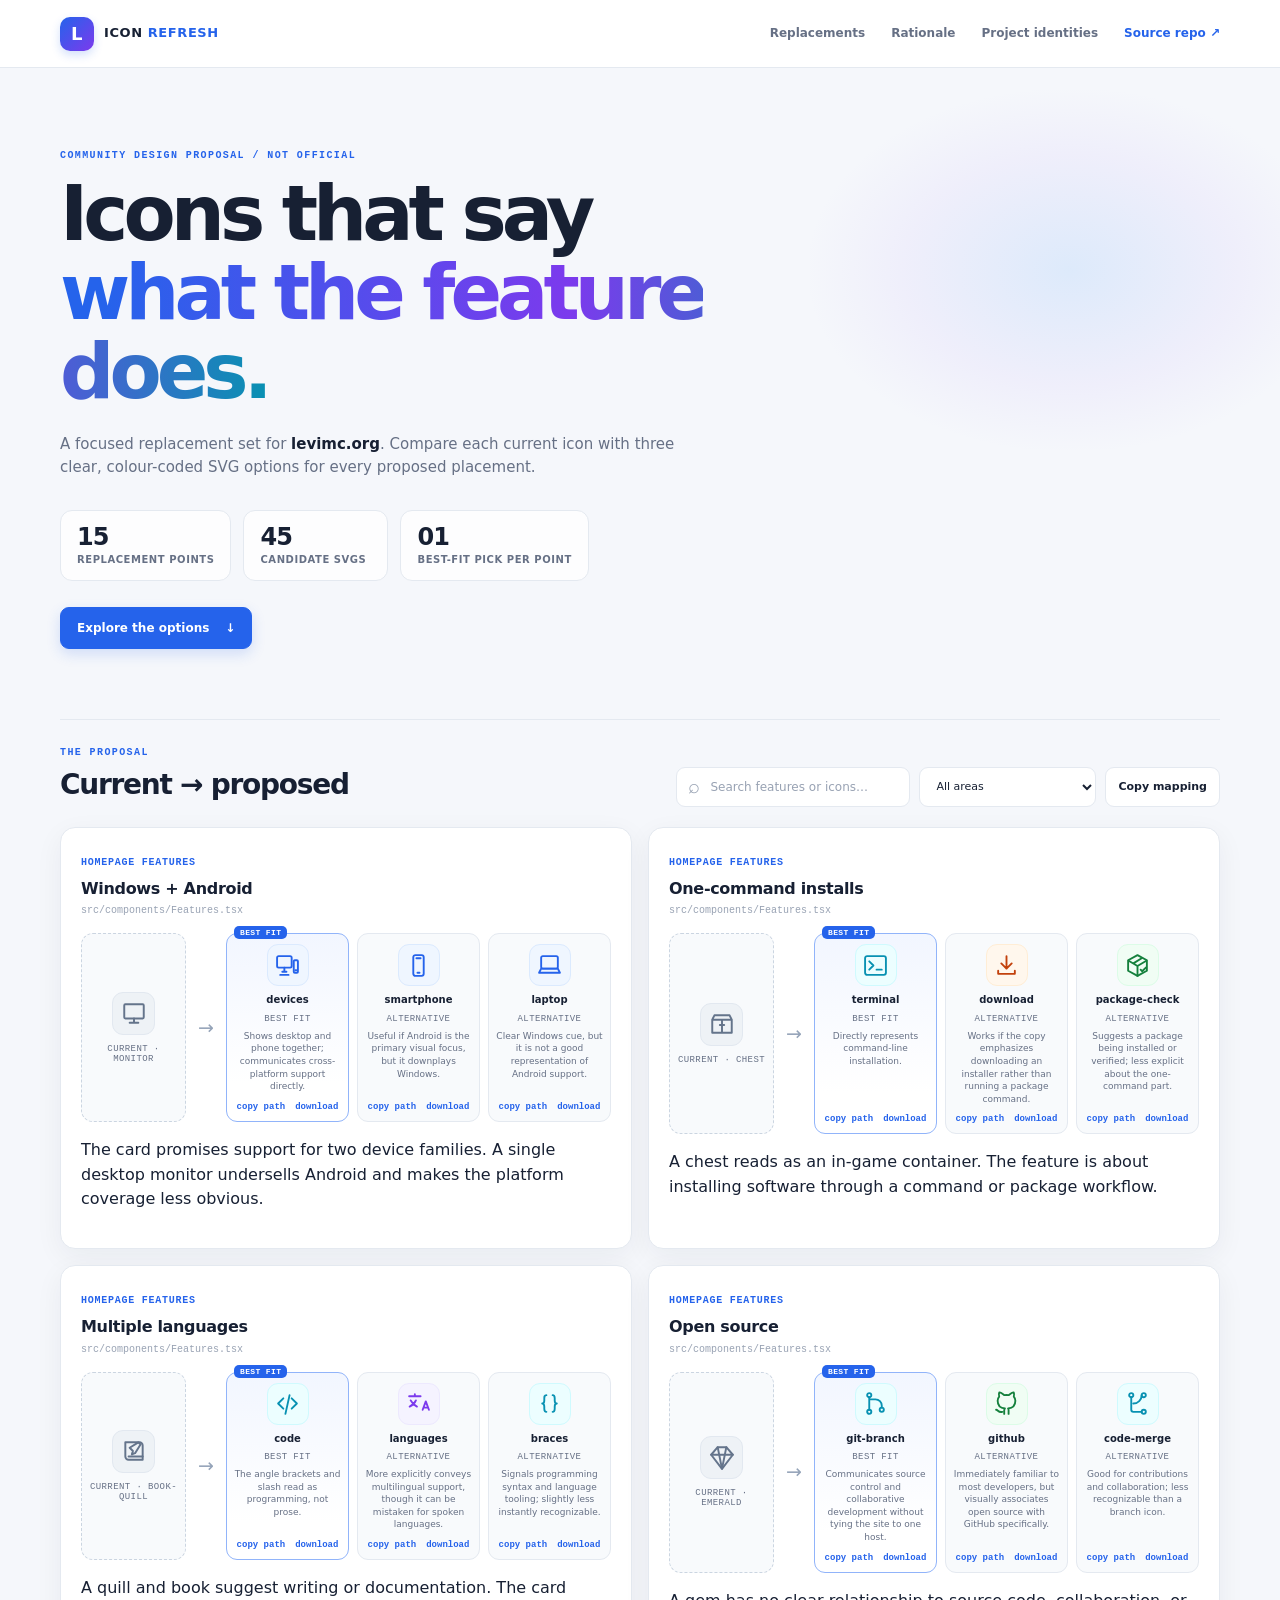
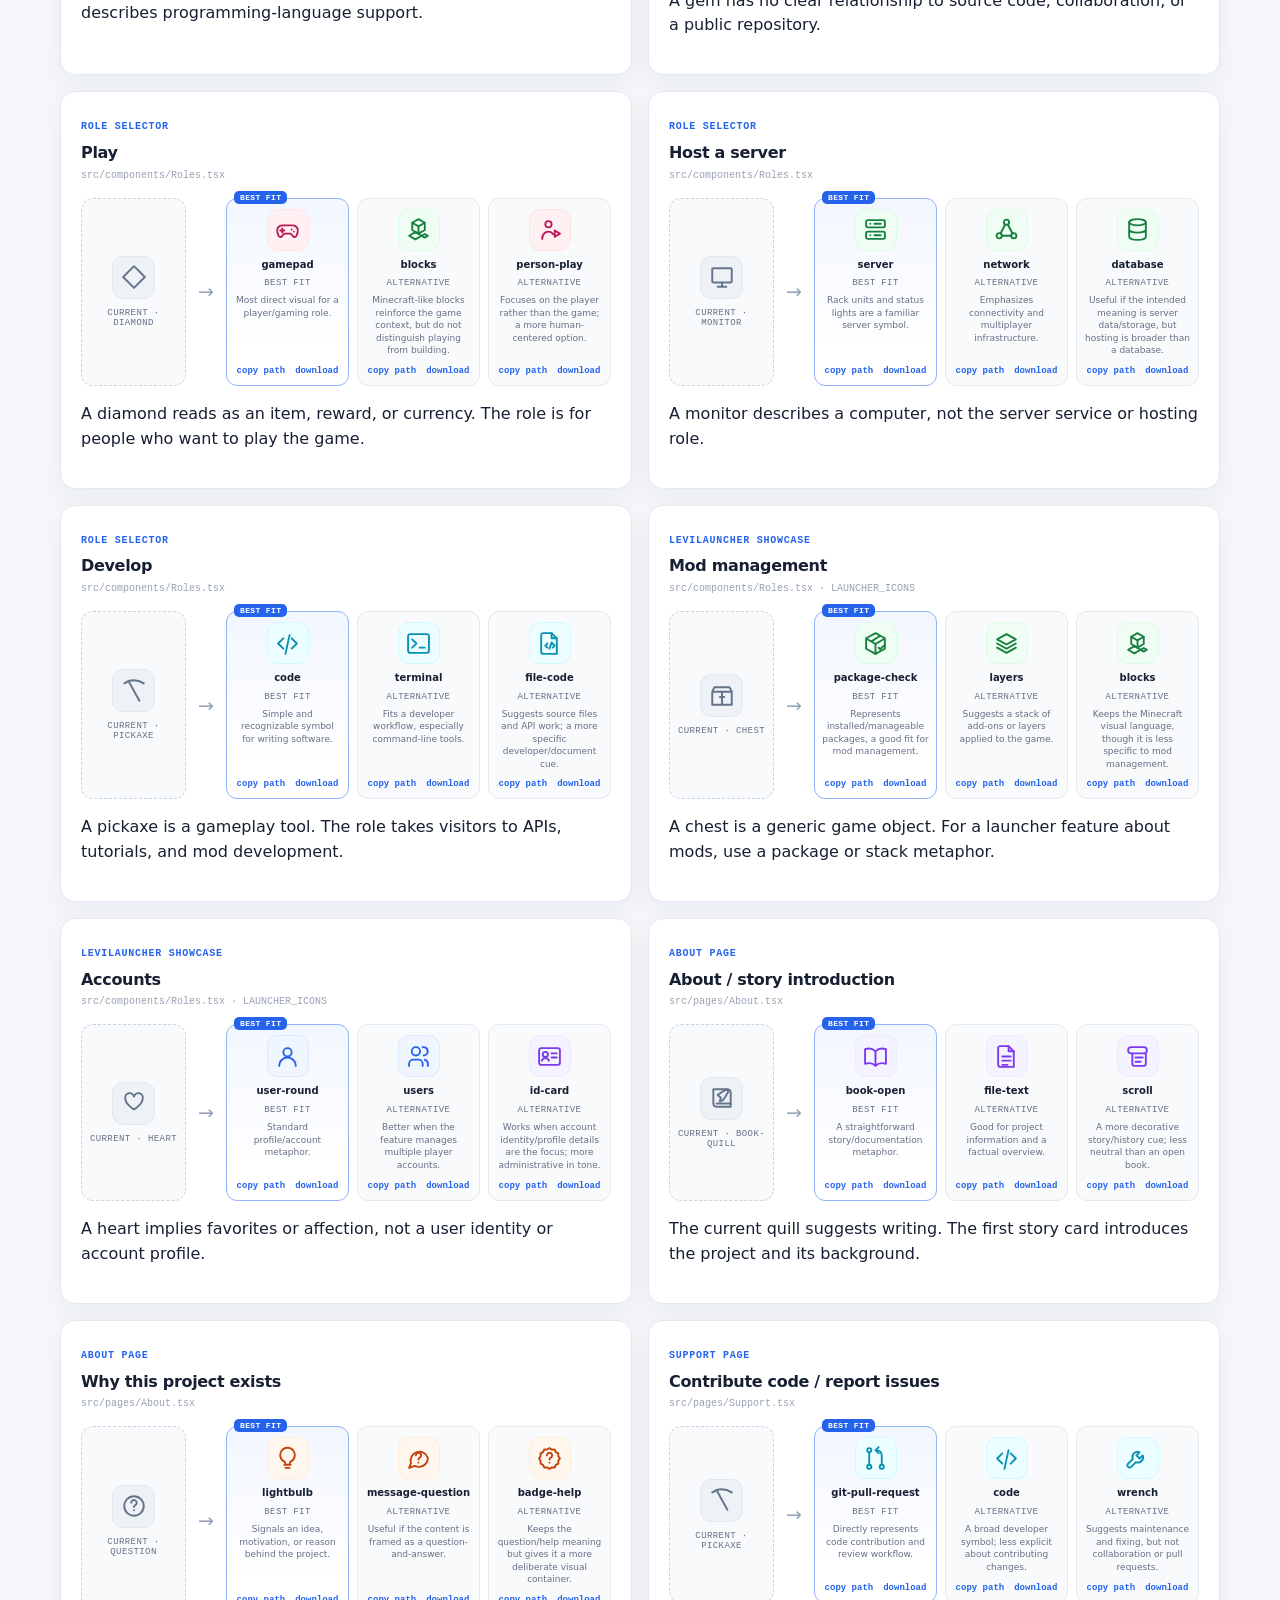
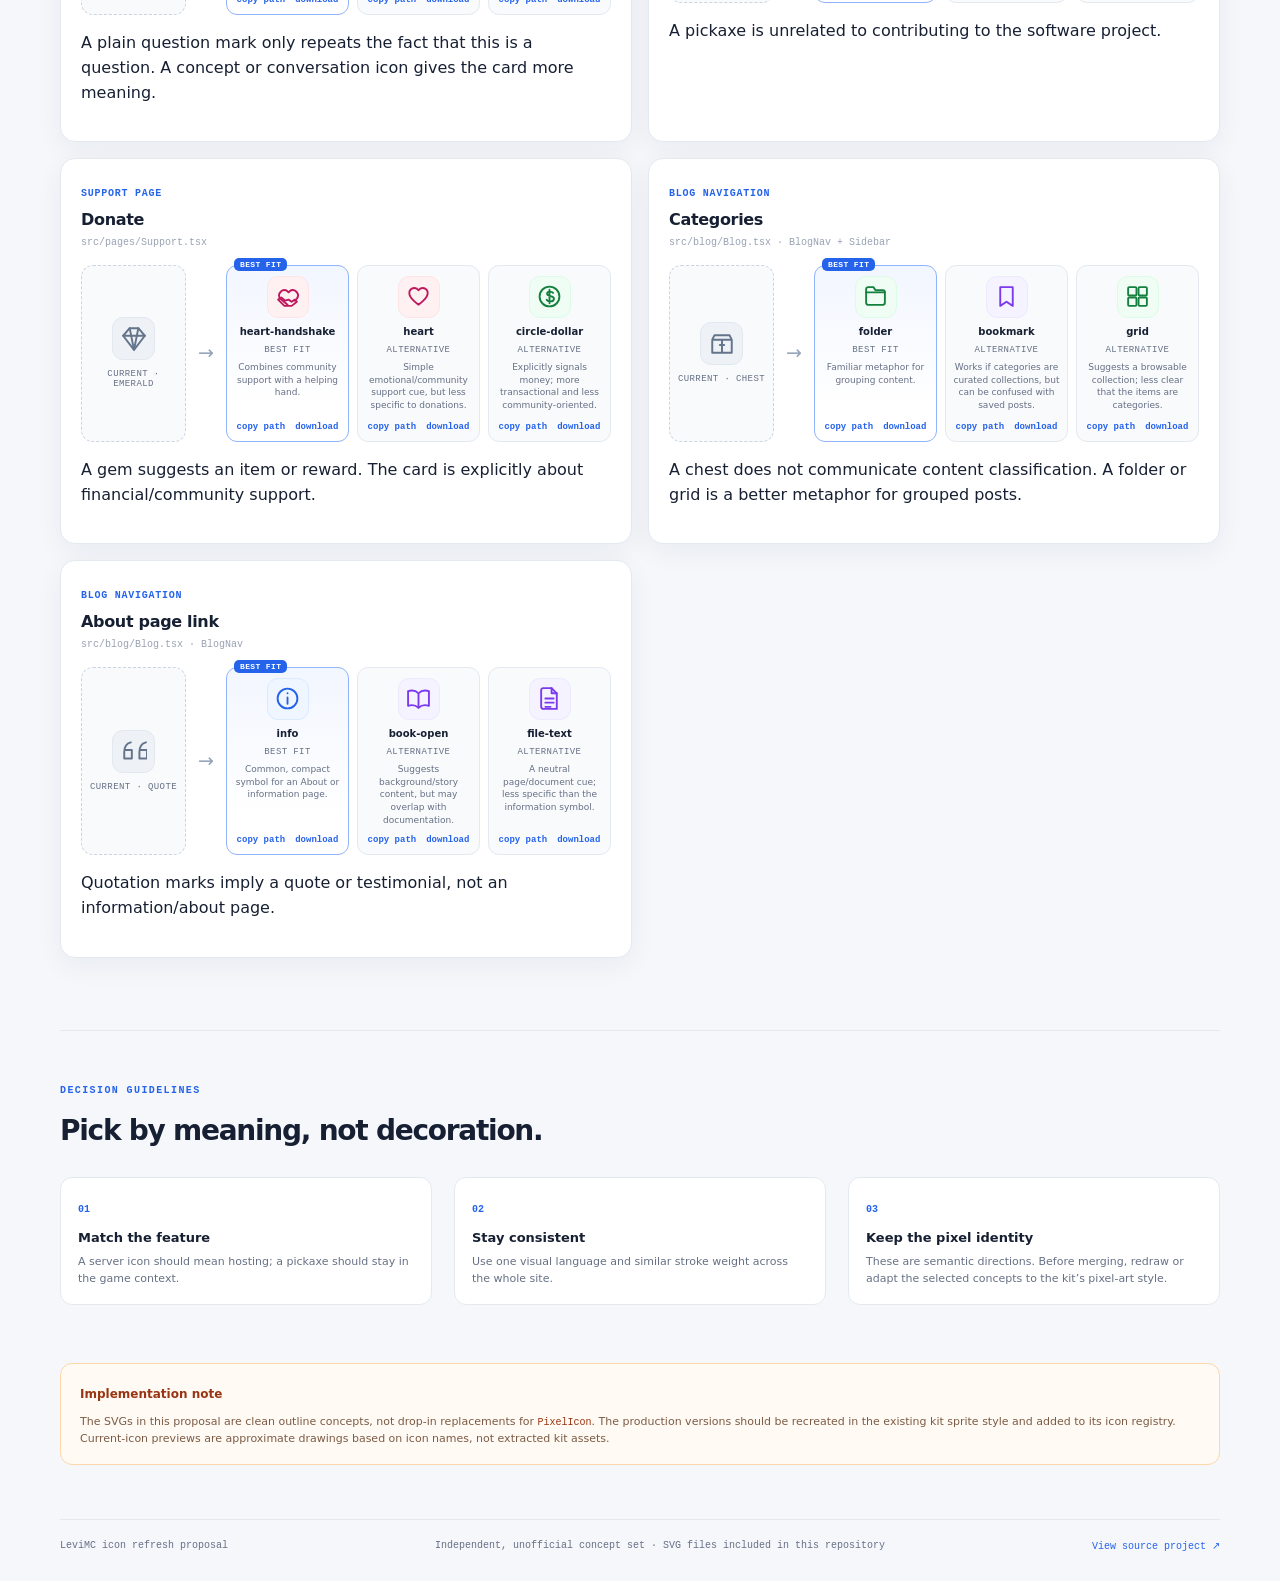
==== index.html @ 2d6e5cf1 "v2 Signed-off-by: indpriyanshuraj <243560345+indpriyanshuraj@users.noreply.github.com>" ====
<!doctype html>
<html lang="en">
<head>
  <meta charset="utf-8">
  <meta name="viewport" content="width=device-width, initial-scale=1">
  <meta name="theme-color" content="#f5f7fb">
  <meta name="description" content="An icon replacement proposal for levimc.org, with side-by-side current and candidate SVG previews.">
  <title>LeviMC Icon Refresh — Proposal</title>
  <link rel="icon" href="assets/icons/code.svg" type="image/svg+xml">
  <link rel="stylesheet" href="styles.css">
  <script src="app.js" defer></script>
</head>
<body>
  <header class="topbar">
    <a class="brand" href="#top" aria-label="LeviMC icon proposal home"><span class="brand-mark">L</span><span>ICON <b>REFRESH</b></span></a>
    <nav aria-label="Main navigation"><a href="#replacements">Replacements</a><a href="#principles">Rationale</a><a href="official/">Project identities</a><a class="source-link" href="https://github.com/LiteLDev/levimc.org" target="_blank" rel="noreferrer">Source repo ↗</a></nav>
  </header>
  <main id="top">
    <section class="hero wrap">
      <p class="eyebrow">COMMUNITY DESIGN PROPOSAL / NOT OFFICIAL</p>
      <h1>Icons that say<br><span>what the feature does.</span></h1>
      <p class="hero-copy">A focused replacement set for <strong>levimc.org</strong>. Compare each current icon with three clear, colour-coded SVG options for every proposed placement.</p>
      <div class="hero-stats" aria-label="Proposal summary">
        <div><strong id="stat-points">15</strong><span>replacement points</span></div>
        <div><strong id="stat-options">45</strong><span>candidate SVGs</span></div>
        <div><strong>01</strong><span>best-fit pick per point</span></div>
      </div>
      <a class="primary-button" href="#replacements">Explore the options <span>↓</span></a>
    </section>

    <section class="toolbar wrap" id="replacements" aria-label="Filter icon proposals">
      <div><p class="eyebrow">THE PROPOSAL</p><h2>Current → proposed</h2></div>
      <div class="filters">
        <label class="search"><span aria-hidden="true">⌕</span><input id="search" type="search" placeholder="Search features or icons…" autocomplete="off"></label>
        <select id="area-filter" aria-label="Filter by site area"><option value="all">All areas</option></select>
        <button id="copy-map" class="quiet-button" type="button">Copy mapping</button>
      </div>
    </section>

    <noscript><p class="wrap empty">JavaScript is required to render the interactive icon comparison. The SVG files and replacement map are available in this repository.</p></noscript>
    <section class="cards wrap" id="cards" aria-live="polite"></section>
    <p class="empty wrap" id="empty" hidden>No matching icon proposals. Try a different search.</p>

    <section class="principles wrap" id="principles">
      <p class="eyebrow">DECISION GUIDELINES</p>
      <h2>Pick by meaning, not decoration.</h2>
      <div class="principle-grid">
        <article><span>01</span><h3>Match the feature</h3><p>A server icon should mean hosting; a pickaxe should stay in the game context.</p></article>
        <article><span>02</span><h3>Stay consistent</h3><p>Use one visual language and similar stroke weight across the whole site.</p></article>
        <article><span>03</span><h3>Keep the pixel identity</h3><p>These are semantic directions. Before merging, redraw or adapt the selected concepts to the kit’s pixel-art style.</p></article>
      </div>
    </section>
    <section class="note wrap">
      <strong>Implementation note</strong>
      <p>The SVGs in this proposal are clean outline concepts, not drop-in replacements for <code>PixelIcon</code>. The production versions should be recreated in the existing kit sprite style and added to its icon registry. Current-icon previews are approximate drawings based on icon names, not extracted kit assets.</p>
    </section>
  </main>
  <footer class="wrap footer"><span>LeviMC icon refresh proposal</span><span>Independent, unofficial concept set · SVG files included in this repository</span><a href="https://github.com/LiteLDev/levimc.org" target="_blank" rel="noreferrer">View source project ↗</a></footer>
</body>
</html>
---- styles.css ----
/* LeviMC icon refresh proposal — light, accessible, multi-accent design */
:root {
  color-scheme: light;
  --page: #f5f7fb;
  --surface: #ffffff;
  --surface-soft: #f8fafc;
  --ink: #172033;
  --muted: #667085;
  --subtle: #98a2b3;
  --line: #e4e9f0;
  --blue: #2563eb;
  --blue-dark: #1d4ed8;
  --cyan: #0891b2;
  --violet: #7c3aed;
  --green: #15803d;
  --orange: #c2410c;
  --rose: #be185d;
  --shadow: 0 8px 28px rgba(20, 35, 60, 0.055);
  --sans: Inter, ui-sans-serif, system-ui, -apple-system, BlinkMacSystemFont, "Segoe UI", sans-serif;
  --mono: ui-monospace, SFMono-Regular, Consolas, monospace;
}

* { box-sizing: border-box; }
html { scroll-behavior: smooth; }
body {
  margin: 0;
  background: var(--page);
  color: var(--ink);
  font-family: var(--sans);
  line-height: 1.55;
}
a { color: inherit; text-decoration: none; }
button, input, select { font: inherit; }
.wrap { width: min(1160px, calc(100% - 40px)); margin-inline: auto; }

.topbar {
  min-height: 68px;
  display: flex;
  align-items: center;
  justify-content: space-between;
  gap: 20px;
  padding: 0 max(20px, calc((100% - 1160px) / 2));
  border-bottom: 1px solid var(--line);
  background: rgba(255, 255, 255, 0.92);
  position: sticky;
  top: 0;
  z-index: 5;
  backdrop-filter: blur(14px);
}
.brand { display: inline-flex; align-items: center; gap: 10px; font-size: 13px; font-weight: 800; letter-spacing: .045em; }
.brand b { color: var(--blue); }
.brand-mark {
  width: 34px; height: 34px; display: grid; place-items: center;
  border-radius: 10px; background: linear-gradient(135deg, #2563eb, #7c3aed);
  color: #fff; font-size: 18px; font-weight: 800;
  box-shadow: 0 4px 10px rgba(37, 99, 235, .2);
}
.topbar nav { display: flex; align-items: center; gap: 26px; color: var(--muted); font-size: 12px; font-weight: 700; }
.topbar nav a:hover, .topbar nav .source-link { color: var(--blue); }

.hero {
  padding: 82px 0 70px;
  position: relative;
}
.hero::before {
  content: ""; position: absolute; z-index: -1; pointer-events: none;
  width: 520px; height: 360px; right: -110px; top: 22px;
  background: radial-gradient(ellipse, rgba(96, 165, 250, .16), rgba(167, 139, 250, .08) 45%, transparent 72%);
}
.eyebrow { margin: 0 0 13px; color: var(--blue); font: 700 10px var(--mono); letter-spacing: .14em; text-transform: uppercase; }
.hero h1 { max-width: 850px; margin: 0; font-size: clamp(42px, 6.4vw, 76px); line-height: 1.04; letter-spacing: -.065em; font-weight: 820; }
.hero h1 span { background: linear-gradient(90deg, #2563eb 5%, #7c3aed 60%, #0891b2); -webkit-background-clip: text; background-clip: text; color: transparent; }
.hero-copy { max-width: 660px; margin: 22px 0 0; color: var(--muted); font-size: 15px; }
.hero-copy strong { color: var(--ink); }
.hero-stats { display: flex; flex-wrap: wrap; gap: 12px; margin: 30px 0 26px; }
.hero-stats div { min-width: 145px; display: grid; gap: 1px; padding: 12px 16px; border: 1px solid var(--line); border-radius: 12px; background: rgba(255,255,255,.82); }
.hero-stats strong { font-size: 24px; line-height: 1.2; letter-spacing: -.04em; }
.hero-stats span { color: var(--muted); font-size: 10px; font-weight: 650; text-transform: uppercase; letter-spacing: .055em; }
.primary-button {
  display: inline-flex; align-items: center; gap: 16px; padding: 11px 16px;
  border: 1px solid var(--blue); border-radius: 9px; background: var(--blue);
  color: #fff; font-size: 12px; font-weight: 750; box-shadow: 0 5px 14px rgba(37, 99, 235, .18);
  transition: background .15s ease, transform .15s ease;
}
.primary-button:hover { background: var(--blue-dark); transform: translateY(-1px); }

.toolbar {
  display: flex; align-items: end; justify-content: space-between; gap: 22px;
  padding: 27px 0 20px; border-top: 1px solid var(--line);
}
.toolbar .eyebrow { margin-bottom: 5px; }
.toolbar h2, .principles h2 { margin: 0; font-size: 28px; letter-spacing: -.045em; }
.filters { display: flex; flex-wrap: wrap; align-items: center; gap: 9px; }
.search {
  height: 40px; display: flex; align-items: center; gap: 8px; padding: 0 11px;
  border: 1px solid var(--line); border-radius: 9px; background: var(--surface); color: var(--subtle);
}
.search span { font-size: 20px; }
.search input { width: 190px; border: 0; outline: 0; background: transparent; color: var(--ink); font-size: 12px; }
.search input::placeholder { color: var(--subtle); }
select, .quiet-button {
  height: 40px; padding: 0 12px; border: 1px solid var(--line); border-radius: 9px;
  background: var(--surface); color: var(--ink); font-size: 11px;
}
select { min-width: 145px; }
.quiet-button { cursor: pointer; font-weight: 700; }
.quiet-button:hover, select:hover, .search:focus-within { border-color: #9bb8fa; }

.cards { display: grid; grid-template-columns: repeat(2, minmax(0, 1fr)); gap: 16px; padding-bottom: 72px; }
.proposal {
  min-width: 0; padding: 20px; border: 1px solid var(--line); border-radius: 15px;
  background: var(--surface); box-shadow: var(--shadow);
  transition: box-shadow .16s ease, transform .16s ease;
}
.proposal:hover { box-shadow: 0 12px 32px rgba(20, 35, 60, .09); transform: translateY(-2px); }
.proposal-head { display: flex; align-items: flex-start; justify-content: space-between; gap: 12px; }
.area { color: var(--blue); font: 700 10px var(--mono); text-transform: uppercase; letter-spacing: .075em; }
.proposal h3 { margin: 5px 0 6px; font-size: 16px; line-height: 1.35; letter-spacing: -.02em; }
.file { color: var(--subtle); font: 10px var(--mono); overflow-wrap: anywhere; }
.compare { display: grid; grid-template-columns: 105px 20px minmax(0, 1fr); align-items: stretch; gap: 10px; margin: 17px 0 14px; }
.current {
  min-height: 112px; padding: 12px 7px; display: flex; flex-direction: column;
  align-items: center; justify-content: center; gap: 9px;
  border: 1px dashed #cbd5e1; border-radius: 12px; background: #f8fafc;
}
.icon-frame {
  width: 48px; height: 48px; flex: 0 0 auto; display: grid; place-items: center;
  border: 1px solid transparent; border-radius: 13px;
}
.icon-frame img { display: block; width: 27px; height: 27px; object-fit: contain; }
.current .icon-frame { width: 43px; height: 43px; border-radius: 11px; }
.current .icon-frame img { width: 26px; height: 26px; }
.current-tone { background: #eef2f6; border-color: #e2e8f0; }
.current small, .option small { color: var(--muted); font: 9px var(--mono); text-align: center; text-transform: uppercase; letter-spacing: .045em; }
.arrow { display: grid; place-items: center; color: #94a3b8; font-size: 19px; }
.option-list { display: grid; grid-template-columns: repeat(3, minmax(0, 1fr)); gap: 8px; }
.option {
  min-width: 0; min-height: 177px; padding: 10px 7px 9px; display: flex; flex-direction: column;
  align-items: center; gap: 6px; position: relative; text-align: center;
  border: 1px solid var(--line); border-radius: 11px; background: var(--surface-soft);
  transition: border-color .15s ease, background .15s ease;
}
.option:hover { border-color: #c5d4f6; background: #fff; }
.option.best { border-color: #91b4fa; background: linear-gradient(180deg, #f2f6ff, #fff 80%); }
.option.best::before {
  content: "BEST FIT"; position: absolute; top: -8px; left: 7px;
  padding: 2px 6px; border-radius: 5px; background: #2563eb; color: #fff;
  font: 700 8px var(--mono); letter-spacing: .045em;
}
.option .icon-frame { width: 42px; height: 42px; border-radius: 11px; }
.option .icon-frame img { width: 25px; height: 25px; }
.option-name { color: var(--ink); font-size: 10px; font-weight: 800; overflow-wrap: anywhere; }
.option p { margin: 0; color: var(--muted); font-size: 9px; line-height: 1.4; }
.option-actions { display: flex; gap: 10px; margin-top: auto; padding-top: 3px; }
.option-actions button { padding: 0; border: 0; background: none; color: var(--blue); cursor: pointer; font: 700 9px var(--mono); }
.option-actions button:hover { color: var(--violet); text-decoration: underline; }

.tone-blue { background: #eff6ff; border-color: #dbeafe; }
.tone-cyan { background: #ecfeff; border-color: #cffafe; }
.tone-violet { background: #f5f3ff; border-color: #ede9fe; }
.tone-green { background: #f0fdf4; border-color: #dcfce7; }
.tone-orange { background: #fff7ed; border-color: #ffedd5; }
.tone-rose { background: #fff1f2; border-color: #ffe4e6; }

.empty { padding: 28px 0 65px; color: var(--muted); }
.principles { padding: 54px 0 58px; border-top: 1px solid var(--line); }
.principle-grid { display: grid; grid-template-columns: repeat(3, 1fr); gap: 22px; margin-top: 25px; }
.principle-grid article { padding: 17px; border: 1px solid var(--line); border-radius: 12px; background: var(--surface); }
.principle-grid article span { color: var(--blue); font: 700 10px var(--mono); }
.principle-grid h3 { margin: 8px 0 5px; font-size: 13px; }
.principle-grid p { margin: 0; color: var(--muted); font-size: 11px; }
.note { margin-bottom: 54px; padding: 17px 19px; border: 1px solid #fed7aa; border-radius: 12px; background: #fffaf3; }
.note strong { color: #9a3412; font-size: 12px; }
.note p { margin: 7px 0 0; color: #7c5b45; font-size: 11px; }
.note code { color: #9a3412; font: 10px var(--mono); }
.footer {
  display: flex; justify-content: space-between; flex-wrap: wrap; gap: 14px;
  padding: 20px 0 30px; border-top: 1px solid var(--line); color: var(--muted); font: 10px var(--mono);
}
.footer a { color: var(--blue); }

@media (max-width: 900px) {
  .cards { grid-template-columns: 1fr; }
  .toolbar { align-items: flex-start; flex-direction: column; }
  .filters { width: 100%; }
  .search { flex: 1; }
  .search input { width: 100%; }
}
@media (max-width: 600px) {
  .wrap { width: min(100% - 28px, 1160px); }
  .topbar { min-height: 60px; padding-inline: 14px; }
  .topbar nav { gap: 12px; font-size: 10px; }
  .topbar nav a:first-child { display: none; }
  .hero { padding: 60px 0 52px; }
  .hero h1 { font-size: clamp(38px, 11vw, 54px); }
  .hero-copy { font-size: 13px; }
  .hero-stats { gap: 8px; }
  .hero-stats div { min-width: 0; flex: 1; padding: 10px; }
  .hero-stats strong { font-size: 20px; }
  .hero-stats span { font-size: 8px; }
  .toolbar h2, .principles h2 { font-size: 24px; }
  .filters { display: grid; grid-template-columns: 1fr 1fr; }
  .search { grid-column: 1 / -1; }
  .quiet-button { grid-column: 1 / -1; }
  .proposal { padding: 14px; }
  .compare { grid-template-columns: 76px 14px minmax(0, 1fr); gap: 6px; }
  .current { min-height: 98px; padding: 8px 4px; }
  .current small { font-size: 8px; }
  .option-list { gap: 5px; }
  .option { min-height: 184px; padding-inline: 4px; }
  .option p { font-size: 8px; }
  .option-actions { gap: 6px; }
  .option-actions button { font-size: 8px; }
  .principle-grid { grid-template-columns: 1fr; gap: 10px; }
  .footer { flex-direction: column; }
}
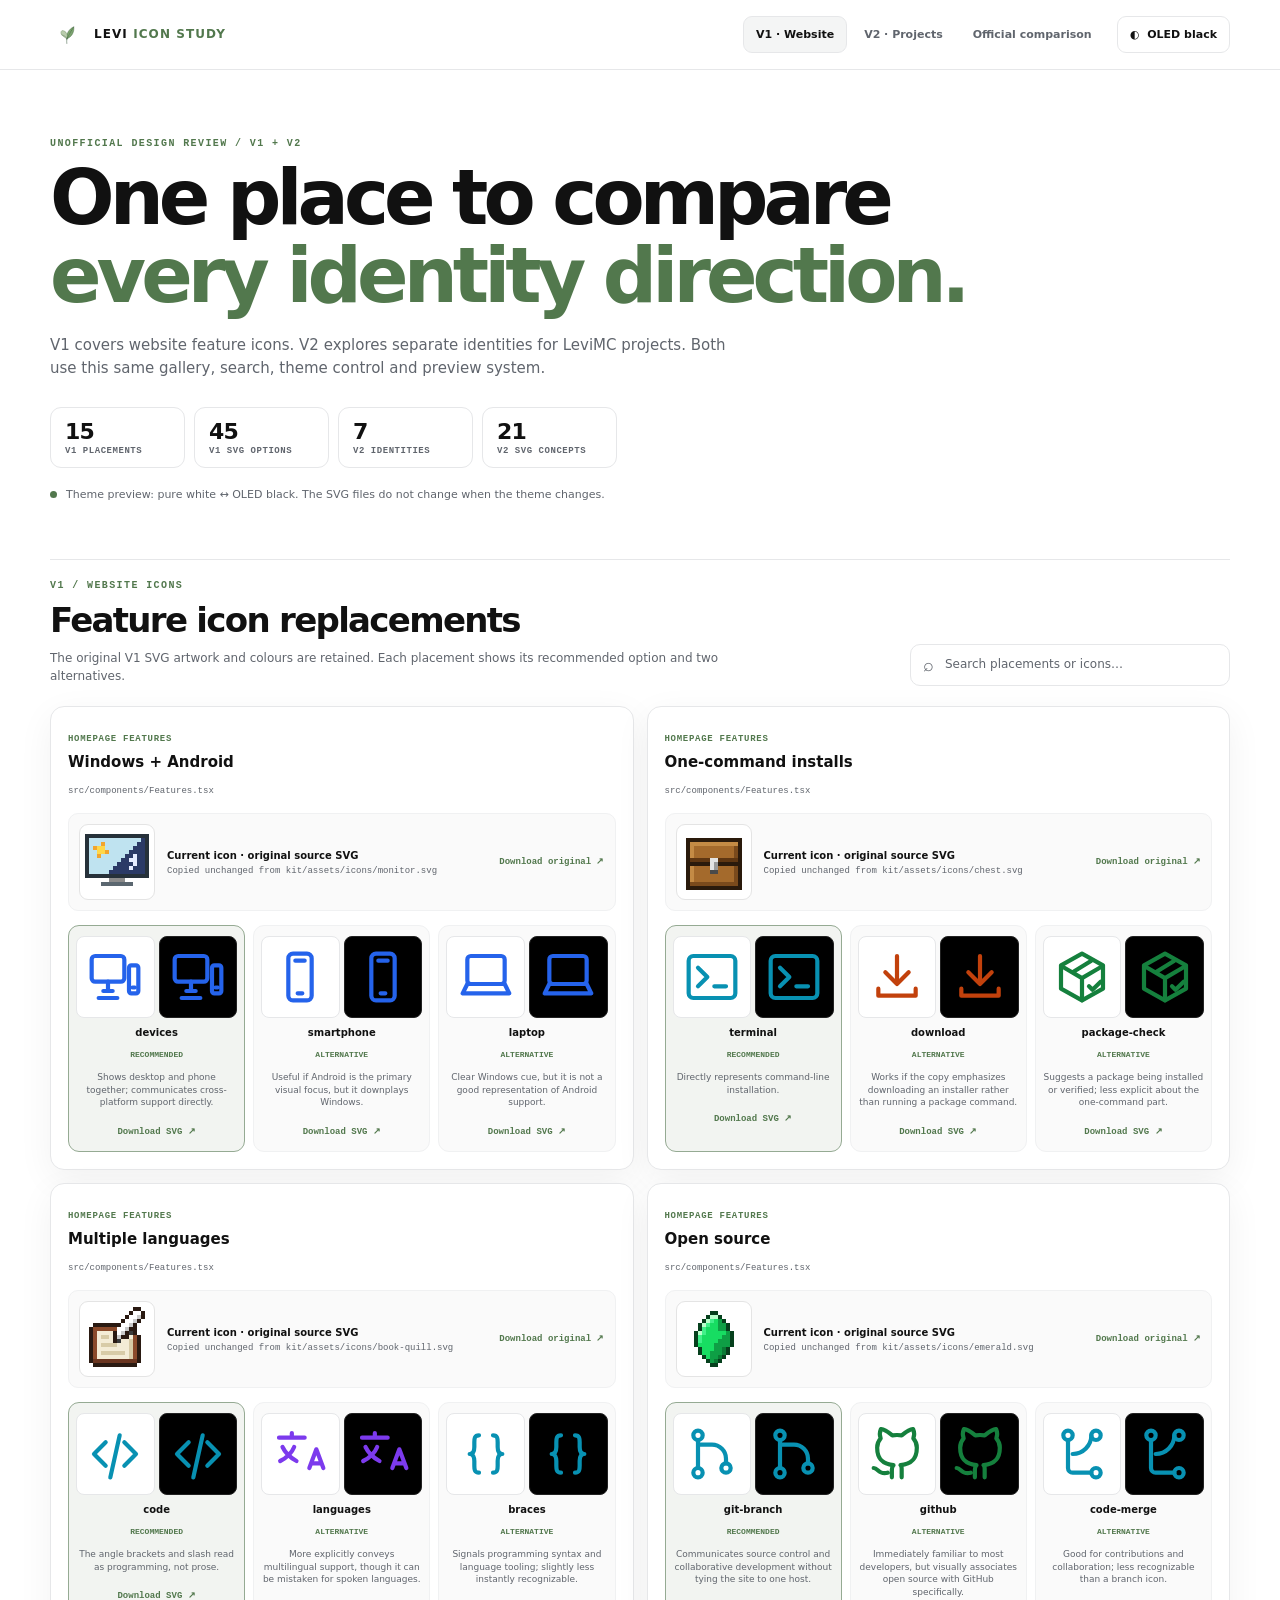
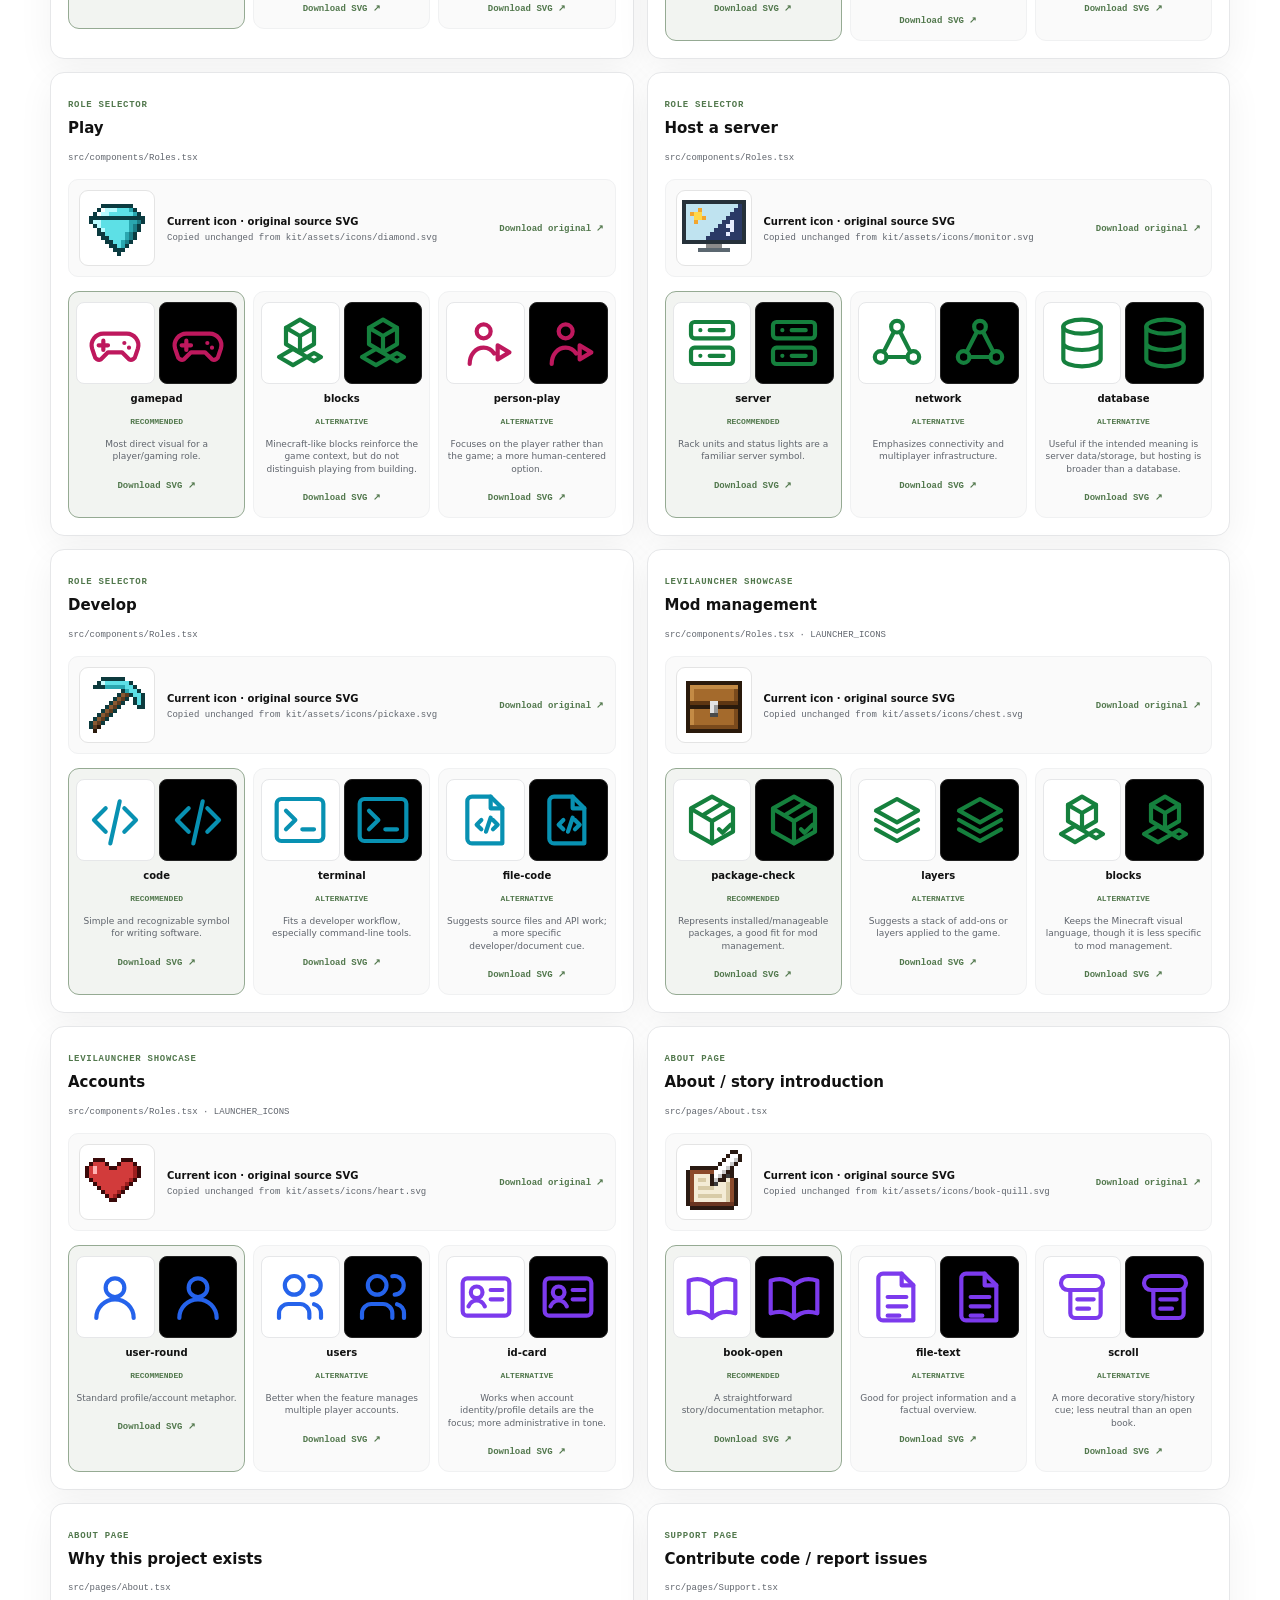
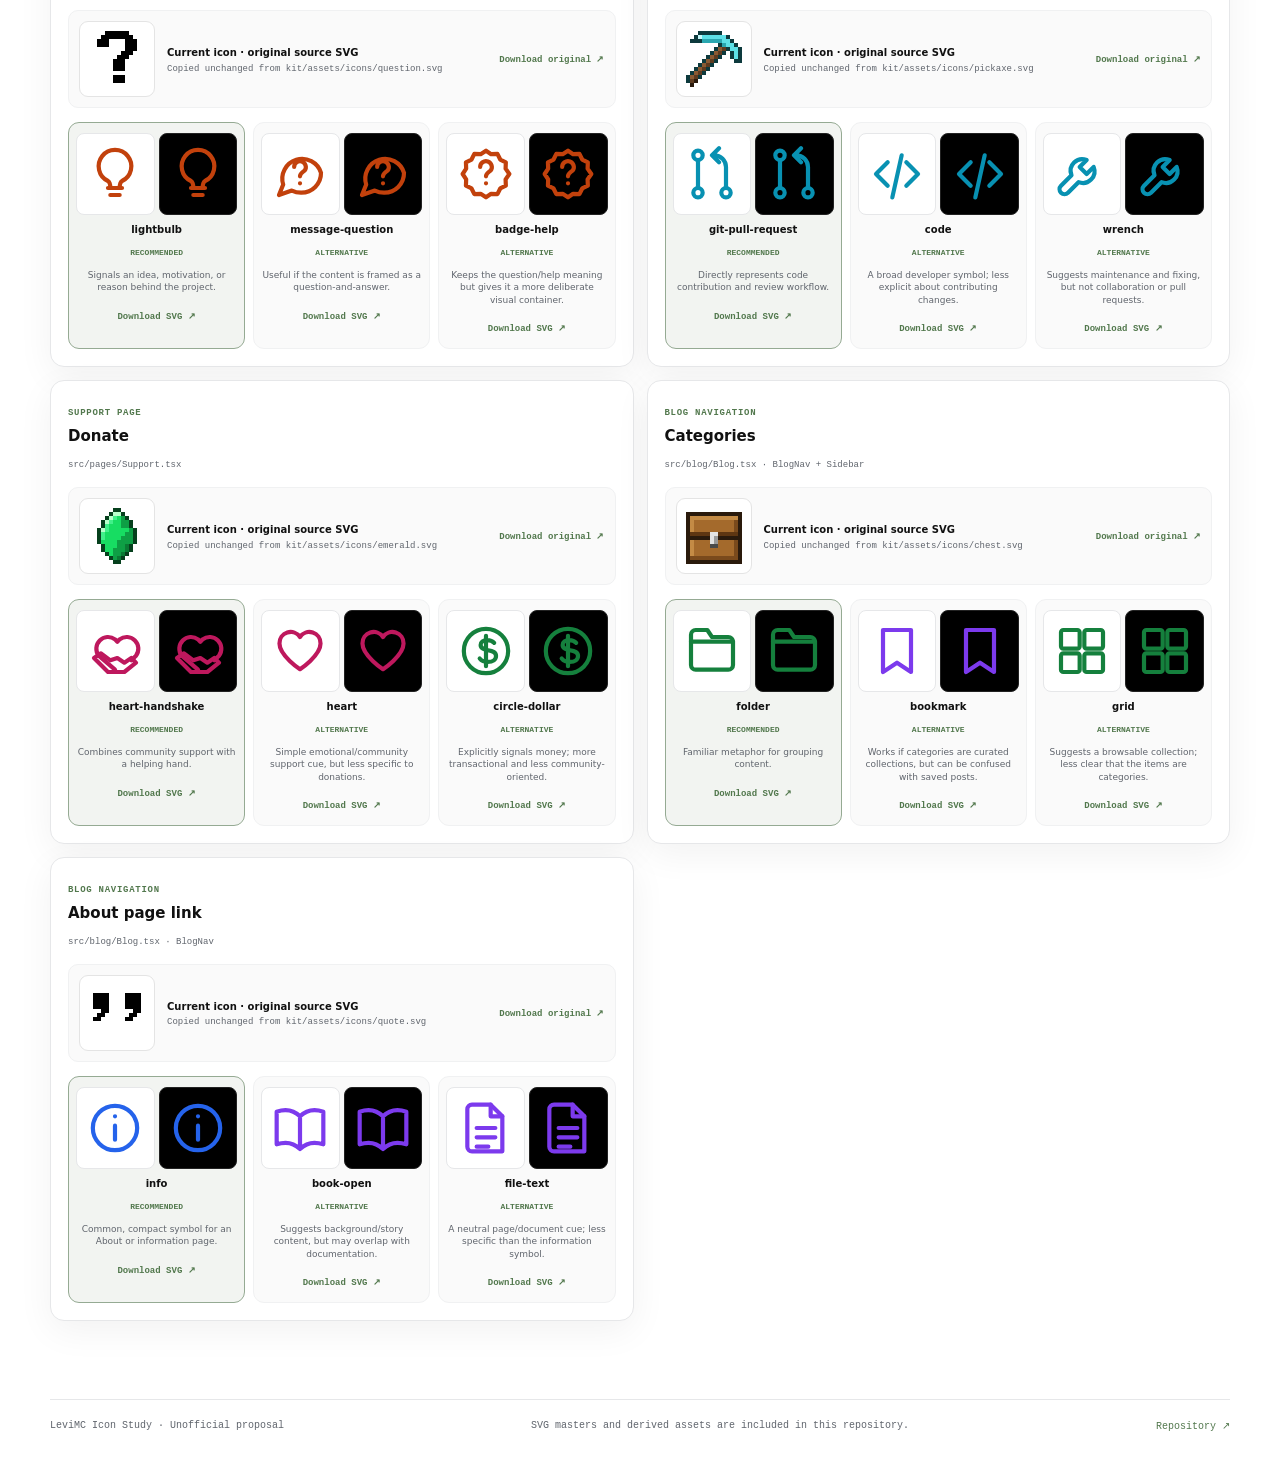
==== commit 35f027d7: "v3 Signed-off-by: indpriyanshuraj <243560345+indpriyanshuraj@users.noreply.github.com>" ====
--- a/index.html
+++ b/index.html
@@ -1,60 +1,96 @@
 <!doctype html>
-<html lang="en">
+<html lang="en" data-theme="light">
 <head>
   <meta charset="utf-8">
   <meta name="viewport" content="width=device-width, initial-scale=1">
-  <meta name="theme-color" content="#f5f7fb">
-  <meta name="description" content="An icon replacement proposal for levimc.org, with side-by-side current and candidate SVG previews.">
-  <title>LeviMC Icon Refresh — Proposal</title>
-  <link rel="icon" href="assets/icons/code.svg" type="image/svg+xml">
+  <meta name="theme-color" content="#ffffff">
+  <meta name="description" content="A unified, unofficial review gallery for LeviMC website icon replacements and project identity SVG concepts.">
+  <meta property="og:title" content="LeviMC Icon Study">
+  <meta property="og:description" content="Compare the V1 website icon set, V2 project identity concepts and the current official Levi marks.">
+  <meta property="og:image" content="official/og-image.png">
+  <title>LeviMC Icon Study — V1 & V2</title>
+  <link rel="icon" href="official/site-icon.svg" type="image/svg+xml">
+  <link rel="apple-touch-icon" href="official/apple-touch-icon.png">
   <link rel="stylesheet" href="styles.css">
   <script src="app.js" defer></script>
 </head>
 <body>
   <header class="topbar">
-    <a class="brand" href="#top" aria-label="LeviMC icon proposal home"><span class="brand-mark">L</span><span>ICON <b>REFRESH</b></span></a>
-    <nav aria-label="Main navigation"><a href="#replacements">Replacements</a><a href="#principles">Rationale</a><a href="official/">Project identities</a><a class="source-link" href="https://github.com/LiteLDev/levimc.org" target="_blank" rel="noreferrer">Source repo ↗</a></nav>
+    <a class="brand" href="#v1" aria-label="LeviMC Icon Study home">
+      <img src="official/site-icon.svg" alt="" width="34" height="34">
+      <span>LEVI <b>ICON STUDY</b></span>
+    </a>
+    <div class="top-actions">
+      <nav class="view-tabs" aria-label="Gallery sections" role="tablist">
+        <button class="view-tab is-active" type="button" data-view="v1" role="tab" aria-selected="true">V1 · Website</button>
+        <button class="view-tab" type="button" data-view="projects" role="tab" aria-selected="false">V2 · Projects</button>
+        <button class="view-tab" type="button" data-view="official" role="tab" aria-selected="false">Official comparison</button>
+      </nav>
+      <button id="theme-toggle" class="theme-toggle" type="button" aria-pressed="false">
+        <span id="theme-icon" aria-hidden="true">◐</span><span id="theme-label">OLED black</span>
+      </button>
+    </div>
   </header>
-  <main id="top">
+
+  <main>
     <section class="hero wrap">
-      <p class="eyebrow">COMMUNITY DESIGN PROPOSAL / NOT OFFICIAL</p>
-      <h1>Icons that say<br><span>what the feature does.</span></h1>
-      <p class="hero-copy">A focused replacement set for <strong>levimc.org</strong>. Compare each current icon with three clear, colour-coded SVG options for every proposed placement.</p>
-      <div class="hero-stats" aria-label="Proposal summary">
-        <div><strong id="stat-points">15</strong><span>replacement points</span></div>
-        <div><strong id="stat-options">45</strong><span>candidate SVGs</span></div>
-        <div><strong>01</strong><span>best-fit pick per point</span></div>
+      <p class="eyebrow">UNOFFICIAL DESIGN REVIEW / V1 + V2</p>
+      <h1>One place to compare<br><span>every identity direction.</span></h1>
+      <p class="intro">V1 covers website feature icons. V2 explores separate identities for LeviMC projects. Both use this same gallery, search, theme control and preview system.</p>
+      <div class="stats">
+        <div><strong id="v1-count">15</strong><span>V1 placements</span></div>
+        <div><strong id="v1-icon-count">45</strong><span>V1 SVG options</span></div>
+        <div><strong id="project-count">7</strong><span>V2 identities</span></div>
+        <div><strong id="project-icon-count">21</strong><span>V2 SVG concepts</span></div>
       </div>
-      <a class="primary-button" href="#replacements">Explore the options <span>↓</span></a>
+      <div class="hero-foot"><span class="status-dot"></span><span>Theme preview: pure white ↔ OLED black. The SVG files do not change when the theme changes.</span></div>
     </section>
 
-    <section class="toolbar wrap" id="replacements" aria-label="Filter icon proposals">
-      <div><p class="eyebrow">THE PROPOSAL</p><h2>Current → proposed</h2></div>
-      <div class="filters">
-        <label class="search"><span aria-hidden="true">⌕</span><input id="search" type="search" placeholder="Search features or icons…" autocomplete="off"></label>
-        <select id="area-filter" aria-label="Filter by site area"><option value="all">All areas</option></select>
-        <button id="copy-map" class="quiet-button" type="button">Copy mapping</button>
+    <section id="v1" class="view-section wrap is-visible" role="tabpanel">
+      <div class="section-head">
+        <div><p class="eyebrow">V1 / WEBSITE ICONS</p><h2>Feature icon replacements</h2><p class="section-copy">The original V1 SVG artwork and colours are retained. Each placement shows its recommended option and two alternatives.</p></div>
+        <div class="filters"><label class="search"><span aria-hidden="true">⌕</span><input id="v1-search" type="search" placeholder="Search placements or icons…" autocomplete="off"></label></div>
       </div>
+      <div id="v1-list" class="v1-grid" aria-live="polite"></div>
+      <p id="v1-empty" class="empty" hidden>No matching V1 placements.</p>
     </section>
 
-    <noscript><p class="wrap empty">JavaScript is required to render the interactive icon comparison. The SVG files and replacement map are available in this repository.</p></noscript>
-    <section class="cards wrap" id="cards" aria-live="polite"></section>
-    <p class="empty wrap" id="empty" hidden>No matching icon proposals. Try a different search.</p>
+    <section id="projects" class="view-section wrap" role="tabpanel" hidden>
+      <div class="section-head">
+        <div><p class="eyebrow">V2 / PROJECT IDENTITIES</p><h2>Project logo concepts</h2><p class="section-copy">Select a logo direction, then switch between the SVG icon, banner, favicon, Apple touch icon and Open Graph export.</p></div>
+        <div class="filters"><label class="search"><span aria-hidden="true">⌕</span><input id="project-search" type="search" placeholder="Search projects or concepts…" autocomplete="off"></label></div>
+      </div>
+      <div id="project-list" class="project-grid" aria-live="polite"></div>
+      <p id="project-empty" class="empty" hidden>No matching project identities.</p>
+    </section>
 
-    <section class="principles wrap" id="principles">
-      <p class="eyebrow">DECISION GUIDELINES</p>
-      <h2>Pick by meaning, not decoration.</h2>
-      <div class="principle-grid">
-        <article><span>01</span><h3>Match the feature</h3><p>A server icon should mean hosting; a pickaxe should stay in the game context.</p></article>
-        <article><span>02</span><h3>Stay consistent</h3><p>Use one visual language and similar stroke weight across the whole site.</p></article>
-        <article><span>03</span><h3>Keep the pixel identity</h3><p>These are semantic directions. Before merging, redraw or adapt the selected concepts to the kit’s pixel-art style.</p></article>
+    <section id="official" class="view-section wrap" role="tabpanel" hidden>
+      <div class="section-head">
+        <div><p class="eyebrow">REFERENCE / EXISTING BRAND</p><h2>Official logo comparison</h2><p class="section-copy">These are the existing official reference assets, linked directly to their source repositories. They are not recreated proposal artwork.</p></div>
       </div>
-    </section>
-    <section class="note wrap">
-      <strong>Implementation note</strong>
-      <p>The SVGs in this proposal are clean outline concepts, not drop-in replacements for <code>PixelIcon</code>. The production versions should be recreated in the existing kit sprite style and added to its icon registry. Current-icon previews are approximate drawings based on icon names, not extracted kit assets.</p>
+      <div class="official-grid">
+        <article class="official-card">
+          <div class="official-title"><h3>LeviLamina</h3><a href="https://github.com/LiteLDev/LeviLamina/blob/main/docs/main/contents/logo.svg" target="_blank" rel="noreferrer">Original SVG ↗</a></div>
+          <p>Official vector mark used as the primary botanical and colour reference.</p>
+          <div class="official-surfaces">
+            <div class="surface light-surface"><span>WHITE</span><img src="official/references/levilamina-logo.svg" alt="Official LeviLamina logo on white" loading="lazy"></div>
+            <div class="surface oled-surface"><span>OLED BLACK</span><img src="official/references/levilamina-logo.svg" alt="Official LeviLamina logo on black" loading="lazy"></div>
+          </div>
+        </article>
+        <article class="official-card">
+          <div class="official-title"><h3>LeviLauncher</h3><a href="https://github.com/LiteLDev/LeviLauncher/blob/main/frontend/src/assets/images/ic_leaf_logo.png" target="_blank" rel="noreferrer">Original PNG ↗</a></div>
+          <p>Official launcher leaf asset, shown without recolouring or restyling.</p>
+          <div class="official-surfaces">
+            <div class="surface light-surface"><span>WHITE</span><img src="https://raw.githubusercontent.com/LiteLDev/LeviLauncher/main/frontend/src/assets/images/ic_leaf_logo.png" alt="Official LeviLauncher leaf logo on white" loading="lazy"></div>
+            <div class="surface oled-surface"><span>OLED BLACK</span><img src="https://raw.githubusercontent.com/LiteLDev/LeviLauncher/main/frontend/src/assets/images/ic_leaf_logo.png" alt="Official LeviLauncher leaf logo on black" loading="lazy"></div>
+          </div>
+        </article>
+      </div>
+      <div class="reference-note"><strong>Comparison rule</strong><p>Official marks are kept unchanged. Project concepts reuse the LeviLamina leaf as a secondary family detail, but each project keeps its own palette and symbol.</p></div>
+      <div class="quick-projects"><h3>Compare against V2</h3><div id="official-project-links" class="quick-project-grid"></div></div>
     </section>
   </main>
-  <footer class="wrap footer"><span>LeviMC icon refresh proposal</span><span>Independent, unofficial concept set · SVG files included in this repository</span><a href="https://github.com/LiteLDev/levimc.org" target="_blank" rel="noreferrer">View source project ↗</a></footer>
+
+  <footer class="footer wrap"><span>LeviMC Icon Study · Unofficial proposal</span><span>SVG masters and derived assets are included in this repository.</span><a href="https://github.com/LiteLDev/Levi-icon" target="_blank" rel="noreferrer">Repository ↗</a></footer>
 </body>
 </html>
--- a/styles.css
+++ b/styles.css
@@ -1,216 +1,32 @@
-/* LeviMC icon refresh proposal — light, accessible, multi-accent design */
 :root {
   color-scheme: light;
-  --page: #f5f7fb;
-  --surface: #ffffff;
-  --surface-soft: #f8fafc;
-  --ink: #172033;
-  --muted: #667085;
-  --subtle: #98a2b3;
-  --line: #e4e9f0;
-  --blue: #2563eb;
-  --blue-dark: #1d4ed8;
-  --cyan: #0891b2;
-  --violet: #7c3aed;
-  --green: #15803d;
-  --orange: #c2410c;
-  --rose: #be185d;
-  --shadow: 0 8px 28px rgba(20, 35, 60, 0.055);
-  --sans: Inter, ui-sans-serif, system-ui, -apple-system, BlinkMacSystemFont, "Segoe UI", sans-serif;
-  --mono: ui-monospace, SFMono-Regular, Consolas, monospace;
+  --page:#fff; --surface:#fff; --surface-2:#fafafa; --ink:#111; --muted:#60656d;
+  --line:#e6e7e9; --soft-line:#f0f1f2; --accent:#52784d; --accent-strong:#294c2d;
+  --shadow:0 10px 36px rgba(0,0,0,.055); --chip:#f4f5f5;
+  --sans:Inter,ui-sans-serif,system-ui,-apple-system,BlinkMacSystemFont,"Segoe UI",sans-serif;
+  --mono:ui-monospace,SFMono-Regular,Consolas,monospace;
 }
-
-* { box-sizing: border-box; }
-html { scroll-behavior: smooth; }
-body {
-  margin: 0;
-  background: var(--page);
-  color: var(--ink);
-  font-family: var(--sans);
-  line-height: 1.55;
+:root[data-theme="oled"] {
+  color-scheme:dark;
+  --page:#000; --surface:#050505; --surface-2:#0b0b0b; --ink:#f3f3f3; --muted:#a5a5a5;
+  --line:#252525; --soft-line:#181818; --accent:#a8c69d; --accent-strong:#c9dfc1;
+  --shadow:0 12px 32px rgba(0,0,0,.42); --chip:#111;
 }
-a { color: inherit; text-decoration: none; }
-button, input, select { font: inherit; }
-.wrap { width: min(1160px, calc(100% - 40px)); margin-inline: auto; }
-
-.topbar {
-  min-height: 68px;
-  display: flex;
-  align-items: center;
-  justify-content: space-between;
-  gap: 20px;
-  padding: 0 max(20px, calc((100% - 1160px) / 2));
-  border-bottom: 1px solid var(--line);
-  background: rgba(255, 255, 255, 0.92);
-  position: sticky;
-  top: 0;
-  z-index: 5;
-  backdrop-filter: blur(14px);
-}
-.brand { display: inline-flex; align-items: center; gap: 10px; font-size: 13px; font-weight: 800; letter-spacing: .045em; }
-.brand b { color: var(--blue); }
-.brand-mark {
-  width: 34px; height: 34px; display: grid; place-items: center;
-  border-radius: 10px; background: linear-gradient(135deg, #2563eb, #7c3aed);
-  color: #fff; font-size: 18px; font-weight: 800;
-  box-shadow: 0 4px 10px rgba(37, 99, 235, .2);
-}
-.topbar nav { display: flex; align-items: center; gap: 26px; color: var(--muted); font-size: 12px; font-weight: 700; }
-.topbar nav a:hover, .topbar nav .source-link { color: var(--blue); }
-
-.hero {
-  padding: 82px 0 70px;
-  position: relative;
-}
-.hero::before {
-  content: ""; position: absolute; z-index: -1; pointer-events: none;
-  width: 520px; height: 360px; right: -110px; top: 22px;
-  background: radial-gradient(ellipse, rgba(96, 165, 250, .16), rgba(167, 139, 250, .08) 45%, transparent 72%);
-}
-.eyebrow { margin: 0 0 13px; color: var(--blue); font: 700 10px var(--mono); letter-spacing: .14em; text-transform: uppercase; }
-.hero h1 { max-width: 850px; margin: 0; font-size: clamp(42px, 6.4vw, 76px); line-height: 1.04; letter-spacing: -.065em; font-weight: 820; }
-.hero h1 span { background: linear-gradient(90deg, #2563eb 5%, #7c3aed 60%, #0891b2); -webkit-background-clip: text; background-clip: text; color: transparent; }
-.hero-copy { max-width: 660px; margin: 22px 0 0; color: var(--muted); font-size: 15px; }
-.hero-copy strong { color: var(--ink); }
-.hero-stats { display: flex; flex-wrap: wrap; gap: 12px; margin: 30px 0 26px; }
-.hero-stats div { min-width: 145px; display: grid; gap: 1px; padding: 12px 16px; border: 1px solid var(--line); border-radius: 12px; background: rgba(255,255,255,.82); }
-.hero-stats strong { font-size: 24px; line-height: 1.2; letter-spacing: -.04em; }
-.hero-stats span { color: var(--muted); font-size: 10px; font-weight: 650; text-transform: uppercase; letter-spacing: .055em; }
-.primary-button {
-  display: inline-flex; align-items: center; gap: 16px; padding: 11px 16px;
-  border: 1px solid var(--blue); border-radius: 9px; background: var(--blue);
-  color: #fff; font-size: 12px; font-weight: 750; box-shadow: 0 5px 14px rgba(37, 99, 235, .18);
-  transition: background .15s ease, transform .15s ease;
-}
-.primary-button:hover { background: var(--blue-dark); transform: translateY(-1px); }
-
-.toolbar {
-  display: flex; align-items: end; justify-content: space-between; gap: 22px;
-  padding: 27px 0 20px; border-top: 1px solid var(--line);
-}
-.toolbar .eyebrow { margin-bottom: 5px; }
-.toolbar h2, .principles h2 { margin: 0; font-size: 28px; letter-spacing: -.045em; }
-.filters { display: flex; flex-wrap: wrap; align-items: center; gap: 9px; }
-.search {
-  height: 40px; display: flex; align-items: center; gap: 8px; padding: 0 11px;
-  border: 1px solid var(--line); border-radius: 9px; background: var(--surface); color: var(--subtle);
-}
-.search span { font-size: 20px; }
-.search input { width: 190px; border: 0; outline: 0; background: transparent; color: var(--ink); font-size: 12px; }
-.search input::placeholder { color: var(--subtle); }
-select, .quiet-button {
-  height: 40px; padding: 0 12px; border: 1px solid var(--line); border-radius: 9px;
-  background: var(--surface); color: var(--ink); font-size: 11px;
-}
-select { min-width: 145px; }
-.quiet-button { cursor: pointer; font-weight: 700; }
-.quiet-button:hover, select:hover, .search:focus-within { border-color: #9bb8fa; }
-
-.cards { display: grid; grid-template-columns: repeat(2, minmax(0, 1fr)); gap: 16px; padding-bottom: 72px; }
-.proposal {
-  min-width: 0; padding: 20px; border: 1px solid var(--line); border-radius: 15px;
-  background: var(--surface); box-shadow: var(--shadow);
-  transition: box-shadow .16s ease, transform .16s ease;
-}
-.proposal:hover { box-shadow: 0 12px 32px rgba(20, 35, 60, .09); transform: translateY(-2px); }
-.proposal-head { display: flex; align-items: flex-start; justify-content: space-between; gap: 12px; }
-.area { color: var(--blue); font: 700 10px var(--mono); text-transform: uppercase; letter-spacing: .075em; }
-.proposal h3 { margin: 5px 0 6px; font-size: 16px; line-height: 1.35; letter-spacing: -.02em; }
-.file { color: var(--subtle); font: 10px var(--mono); overflow-wrap: anywhere; }
-.compare { display: grid; grid-template-columns: 105px 20px minmax(0, 1fr); align-items: stretch; gap: 10px; margin: 17px 0 14px; }
-.current {
-  min-height: 112px; padding: 12px 7px; display: flex; flex-direction: column;
-  align-items: center; justify-content: center; gap: 9px;
-  border: 1px dashed #cbd5e1; border-radius: 12px; background: #f8fafc;
-}
-.icon-frame {
-  width: 48px; height: 48px; flex: 0 0 auto; display: grid; place-items: center;
-  border: 1px solid transparent; border-radius: 13px;
-}
-.icon-frame img { display: block; width: 27px; height: 27px; object-fit: contain; }
-.current .icon-frame { width: 43px; height: 43px; border-radius: 11px; }
-.current .icon-frame img { width: 26px; height: 26px; }
-.current-tone { background: #eef2f6; border-color: #e2e8f0; }
-.current small, .option small { color: var(--muted); font: 9px var(--mono); text-align: center; text-transform: uppercase; letter-spacing: .045em; }
-.arrow { display: grid; place-items: center; color: #94a3b8; font-size: 19px; }
-.option-list { display: grid; grid-template-columns: repeat(3, minmax(0, 1fr)); gap: 8px; }
-.option {
-  min-width: 0; min-height: 177px; padding: 10px 7px 9px; display: flex; flex-direction: column;
-  align-items: center; gap: 6px; position: relative; text-align: center;
-  border: 1px solid var(--line); border-radius: 11px; background: var(--surface-soft);
-  transition: border-color .15s ease, background .15s ease;
-}
-.option:hover { border-color: #c5d4f6; background: #fff; }
-.option.best { border-color: #91b4fa; background: linear-gradient(180deg, #f2f6ff, #fff 80%); }
-.option.best::before {
-  content: "BEST FIT"; position: absolute; top: -8px; left: 7px;
-  padding: 2px 6px; border-radius: 5px; background: #2563eb; color: #fff;
-  font: 700 8px var(--mono); letter-spacing: .045em;
-}
-.option .icon-frame { width: 42px; height: 42px; border-radius: 11px; }
-.option .icon-frame img { width: 25px; height: 25px; }
-.option-name { color: var(--ink); font-size: 10px; font-weight: 800; overflow-wrap: anywhere; }
-.option p { margin: 0; color: var(--muted); font-size: 9px; line-height: 1.4; }
-.option-actions { display: flex; gap: 10px; margin-top: auto; padding-top: 3px; }
-.option-actions button { padding: 0; border: 0; background: none; color: var(--blue); cursor: pointer; font: 700 9px var(--mono); }
-.option-actions button:hover { color: var(--violet); text-decoration: underline; }
-
-.tone-blue { background: #eff6ff; border-color: #dbeafe; }
-.tone-cyan { background: #ecfeff; border-color: #cffafe; }
-.tone-violet { background: #f5f3ff; border-color: #ede9fe; }
-.tone-green { background: #f0fdf4; border-color: #dcfce7; }
-.tone-orange { background: #fff7ed; border-color: #ffedd5; }
-.tone-rose { background: #fff1f2; border-color: #ffe4e6; }
-
-.empty { padding: 28px 0 65px; color: var(--muted); }
-.principles { padding: 54px 0 58px; border-top: 1px solid var(--line); }
-.principle-grid { display: grid; grid-template-columns: repeat(3, 1fr); gap: 22px; margin-top: 25px; }
-.principle-grid article { padding: 17px; border: 1px solid var(--line); border-radius: 12px; background: var(--surface); }
-.principle-grid article span { color: var(--blue); font: 700 10px var(--mono); }
-.principle-grid h3 { margin: 8px 0 5px; font-size: 13px; }
-.principle-grid p { margin: 0; color: var(--muted); font-size: 11px; }
-.note { margin-bottom: 54px; padding: 17px 19px; border: 1px solid #fed7aa; border-radius: 12px; background: #fffaf3; }
-.note strong { color: #9a3412; font-size: 12px; }
-.note p { margin: 7px 0 0; color: #7c5b45; font-size: 11px; }
-.note code { color: #9a3412; font: 10px var(--mono); }
-.footer {
-  display: flex; justify-content: space-between; flex-wrap: wrap; gap: 14px;
-  padding: 20px 0 30px; border-top: 1px solid var(--line); color: var(--muted); font: 10px var(--mono);
-}
-.footer a { color: var(--blue); }
-
-@media (max-width: 900px) {
-  .cards { grid-template-columns: 1fr; }
-  .toolbar { align-items: flex-start; flex-direction: column; }
-  .filters { width: 100%; }
-  .search { flex: 1; }
-  .search input { width: 100%; }
-}
-@media (max-width: 600px) {
-  .wrap { width: min(100% - 28px, 1160px); }
-  .topbar { min-height: 60px; padding-inline: 14px; }
-  .topbar nav { gap: 12px; font-size: 10px; }
-  .topbar nav a:first-child { display: none; }
-  .hero { padding: 60px 0 52px; }
-  .hero h1 { font-size: clamp(38px, 11vw, 54px); }
-  .hero-copy { font-size: 13px; }
-  .hero-stats { gap: 8px; }
-  .hero-stats div { min-width: 0; flex: 1; padding: 10px; }
-  .hero-stats strong { font-size: 20px; }
-  .hero-stats span { font-size: 8px; }
-  .toolbar h2, .principles h2 { font-size: 24px; }
-  .filters { display: grid; grid-template-columns: 1fr 1fr; }
-  .search { grid-column: 1 / -1; }
-  .quiet-button { grid-column: 1 / -1; }
-  .proposal { padding: 14px; }
-  .compare { grid-template-columns: 76px 14px minmax(0, 1fr); gap: 6px; }
-  .current { min-height: 98px; padding: 8px 4px; }
-  .current small { font-size: 8px; }
-  .option-list { gap: 5px; }
-  .option { min-height: 184px; padding-inline: 4px; }
-  .option p { font-size: 8px; }
-  .option-actions { gap: 6px; }
-  .option-actions button { font-size: 8px; }
-  .principle-grid { grid-template-columns: 1fr; gap: 10px; }
-  .footer { flex-direction: column; }
-}
+*{box-sizing:border-box}
+html{scroll-behavior:smooth;scroll-padding-top:88px}
+body{margin:0;background:var(--page);color:var(--ink);font-family:var(--sans);line-height:1.55;transition:background .18s,color .18s}
+a{color:inherit;text-decoration:none}
+button,input{font:inherit}
+button{color:inherit}
+.wrap{width:min(1180px,calc(100% - 44px));margin-inline:auto}
+.topbar{position:sticky;top:0;z-index:20;display:flex;align-items:center;justify-content:space-between;gap:18px;min-height:70px;padding:9px max(22px,calc((100% - 1180px)/2));border-bottom:1px solid var(--line);background:color-mix(in srgb,var(--page) 94%,transparent);backdrop-filter:blur(16px)}
+.brand{display:inline-flex;align-items:center;gap:10px;white-space:nowrap;font-size:12px;font-weight:850;letter-spacing:.09em}.brand img{display:block;width:34px;height:34px;object-fit:contain}.brand b{color:var(--accent)}
+.top-actions{display:flex;align-items:center;gap:12px;min-width:0}.view-tabs{display:flex;align-items:center;gap:4px;overflow-x:auto;scrollbar-width:none}.view-tabs::-webkit-scrollbar{display:none}.view-tab,.theme-toggle{border:1px solid transparent;background:transparent;border-radius:9px;padding:9px 12px;white-space:nowrap;font-size:11px;font-weight:750;cursor:pointer}.view-tab{color:var(--muted)}.view-tab:hover{background:var(--surface-2);color:var(--ink)}.view-tab.is-active{background:var(--chip);border-color:var(--line);color:var(--ink)}.theme-toggle{display:inline-flex;align-items:center;gap:8px;border-color:var(--line);background:var(--surface);color:var(--ink)}.theme-toggle:hover{border-color:var(--accent)}
+.hero{padding:68px 0 42px}.eyebrow{margin:0 0 10px;color:var(--accent);font:750 10px var(--mono);letter-spacing:.14em;text-transform:uppercase}.hero h1{margin:0;font-size:clamp(38px,6.6vw,76px);line-height:1.03;letter-spacing:-.065em;font-weight:830}.hero h1 span{color:var(--accent)}.intro{max-width:700px;margin:18px 0 0;color:var(--muted);font-size:15px}.stats{display:flex;flex-wrap:wrap;gap:9px;margin:27px 0 18px}.stats div{display:grid;gap:1px;min-width:135px;padding:11px 14px;border:1px solid var(--line);border-radius:11px;background:var(--surface)}.stats strong{font-size:22px;line-height:1.2;letter-spacing:-.04em}.stats span{color:var(--muted);font:700 9px var(--mono);letter-spacing:.06em;text-transform:uppercase}.hero-foot{display:flex;align-items:center;gap:9px;color:var(--muted);font-size:11px}.status-dot{width:7px;height:7px;border-radius:50%;background:var(--accent);flex:0 0 auto}
+.view-section{padding:14px 0 78px}.view-section[hidden]{display:none!important}.view-section.is-visible{display:block}.section-head{display:flex;align-items:end;justify-content:space-between;gap:18px;margin-bottom:20px;padding-top:20px;border-top:1px solid var(--line)}.section-head h2{margin:0;font-size:clamp(24px,3.6vw,34px);letter-spacing:-.05em;line-height:1.15}.section-copy{max-width:700px;margin:8px 0 0;color:var(--muted);font-size:12px}.filters{display:flex;align-items:center;gap:8px;flex:0 0 min(320px,100%)}.search{display:flex;align-items:center;gap:9px;min-height:42px;width:100%;padding:0 12px;border:1px solid var(--line);border-radius:10px;background:var(--surface);color:var(--muted)}.search span{font-size:18px}.search input{width:100%;min-width:0;border:0;outline:0;background:transparent;color:var(--ink);font-size:12px}.search input::placeholder{color:var(--muted)}
+.v1-grid{display:grid;grid-template-columns:repeat(2,minmax(0,1fr));gap:13px}.current-icon-row{display:flex;align-items:center;gap:12px;margin-top:12px;padding:10px;border:1px solid var(--soft-line);border-radius:10px;background:var(--surface-2)}.current-icon-tile{width:76px;height:76px;flex:0 0 76px;display:grid;place-items:center;border:1px solid #e4e4e4;border-radius:9px;background:#fff}.current-icon-tile img{width:64px;height:64px;image-rendering:pixelated;object-fit:contain}.current-icon-copy{display:grid;gap:3px;min-width:0;flex:1}.current-icon-copy strong{font-size:10px}.current-icon-copy span{color:var(--muted);font:9px var(--mono);overflow-wrap:anywhere}.current-icon-copy code{color:var(--muted)}.v1-card,.project-card,.official-card{min-width:0;border:1px solid var(--line);border-radius:14px;background:var(--surface);box-shadow:var(--shadow)}.v1-card{padding:17px}.card-heading{display:flex;justify-content:space-between;gap:12px;align-items:flex-start}.group-label,.project-index{color:var(--accent);font:700 9px var(--mono);letter-spacing:.08em;text-transform:uppercase}.card-heading h3{margin:4px 0;font-size:15px;line-height:1.3}.source-file{color:var(--muted);font:9px var(--mono);overflow-wrap:anywhere}.v1-options{display:grid;grid-template-columns:repeat(3,minmax(0,1fr));gap:8px;margin-top:14px}.v1-option{min-width:0;padding:10px 7px 9px;border:1px solid var(--soft-line);border-radius:11px;background:var(--surface-2);text-align:center}.v1-option.recommended{border-color:color-mix(in srgb,var(--accent) 55%,var(--line));background:color-mix(in srgb,var(--accent) 5%,var(--surface-2))}.v1-icon-surfaces{display:grid;grid-template-columns:1fr 1fr;gap:4px;margin-bottom:7px}.mini-surface{display:grid;place-items:center;height:82px;border:1px solid var(--line);border-radius:8px;background:#fff}.mini-surface.dark{background:#000;border-color:#222}.mini-surface img{width:56px;height:56px;object-fit:contain}.v1-option strong{display:block;font-size:10px;overflow-wrap:anywhere}.option-status{display:inline-block;margin-top:3px;color:var(--accent);font:700 8px var(--mono);text-transform:uppercase}.v1-option p{margin:6px 0 8px;color:var(--muted);font-size:9px;line-height:1.4}.text-link{display:inline-block;color:var(--accent);font:700 9px var(--mono)}.text-link:hover{text-decoration:underline}
+.project-grid{display:grid;grid-template-columns:1fr;gap:15px}.project-card{padding:19px}.project-head{display:flex;align-items:flex-start;justify-content:space-between;gap:16px}.project-head h3{margin:4px 0;font-size:20px;letter-spacing:-.035em}.project-summary{max-width:650px;margin:5px 0 0;color:var(--muted);font-size:12px}.palette-dots{display:flex;gap:5px;padding-top:6px;flex:0 0 auto}.palette-dots span{width:13px;height:13px;border-radius:50%;border:1px solid rgba(127,127,127,.25)}.variant-row{display:flex;flex-wrap:wrap;gap:6px;margin:14px 0 10px}.variant-button,.asset-tab{border:1px solid var(--line);border-radius:8px;background:var(--surface-2);padding:7px 10px;font-size:10px;font-weight:700;cursor:pointer}.variant-button[aria-pressed="true"],.asset-tab[aria-selected="true"]{border-color:var(--accent);background:color-mix(in srgb,var(--accent) 9%,var(--surface));color:var(--ink)}.asset-tabs{display:flex;gap:5px;overflow-x:auto;padding:3px 0 9px;scrollbar-width:thin}.asset-tab{white-space:nowrap}.asset-preview{display:grid;place-items:center;min-height:250px;padding:18px;border:1px solid var(--line);border-radius:12px;background:var(--surface-2);overflow:hidden}.asset-preview img{display:block;max-width:100%;object-fit:contain}.asset-preview.icon img{width:min(340px,76vw);height:auto;max-height:340px}.asset-preview.banner img{width:100%;height:auto;max-height:220px}.asset-preview.favicon img{width:150px;height:150px}.asset-preview.apple img{width:180px;height:180px}.asset-preview.og img{width:100%;height:auto;aspect-ratio:1200/630;border-radius:7px}.asset-preview.og{padding:10px}.asset-meta{display:flex;align-items:center;justify-content:space-between;gap:12px;flex-wrap:wrap;margin-top:10px}.asset-caption{color:var(--muted);font:10px var(--mono)}.asset-actions{display:flex;gap:12px;flex-wrap:wrap}.asset-actions a{color:var(--accent);font:700 10px var(--mono)}.asset-actions a:hover{text-decoration:underline}.project-detail{margin-top:10px;padding-top:10px;border-top:1px solid var(--soft-line);color:var(--muted);font-size:11px}.project-detail strong{color:var(--ink)}
+.official-grid{display:grid;grid-template-columns:repeat(2,minmax(0,1fr));gap:14px}.official-card{padding:17px}.official-title{display:flex;justify-content:space-between;align-items:center;gap:10px}.official-title h3{margin:0;font-size:17px}.official-title a{color:var(--accent);font:700 10px var(--mono)}.official-card>p{margin:6px 0 12px;color:var(--muted);font-size:11px}.official-surfaces{display:grid;grid-template-columns:1fr 1fr;gap:8px}.surface{position:relative;display:grid;place-items:center;min-height:210px;border:1px solid var(--line);border-radius:10px;overflow:hidden}.surface span{position:absolute;top:8px;left:10px;font:700 8px var(--mono);letter-spacing:.1em}.light-surface{background:#fff;color:#555}.oled-surface{background:#000;color:#aaa;border-color:#282828}.surface img{width:76%;height:165px;object-fit:contain}.reference-note{margin-top:15px;padding:15px 16px;border:1px solid var(--line);border-radius:11px;background:var(--surface-2)}.reference-note strong{font-size:11px}.reference-note p{margin:5px 0 0;color:var(--muted);font-size:11px}.quick-projects{margin-top:24px}.quick-projects h3{font-size:16px}.quick-project-grid{display:grid;grid-template-columns:repeat(4,minmax(0,1fr));gap:9px}.quick-project{padding:12px;border:1px solid var(--line);border-radius:10px;background:var(--surface);text-align:center;cursor:pointer}.quick-project img{width:85px;height:85px;object-fit:contain}.quick-project span{display:block;font-size:10px;font-weight:750}.empty{padding:20px 0;color:var(--muted);font-size:12px}.footer{display:flex;justify-content:space-between;gap:12px;flex-wrap:wrap;padding:20px 0 32px;border-top:1px solid var(--line);color:var(--muted);font:10px var(--mono)}.footer a{color:var(--accent)}
+@media(max-width:850px){.topbar{align-items:flex-start;flex-direction:column;gap:6px;padding:10px 18px}.top-actions{width:100%;justify-content:space-between}.view-tabs{flex:1}.hero{padding-top:48px}.section-head{align-items:flex-start;flex-direction:column}.filters{width:100%;flex-basis:auto}.v1-grid{grid-template-columns:1fr}.quick-project-grid{grid-template-columns:repeat(3,minmax(0,1fr))}}
+@media(max-width:560px){.wrap{width:calc(100% - 26px)}.topbar{padding-inline:13px}.top-actions{align-items:stretch;flex-direction:column;gap:7px}.view-tabs{width:100%;justify-content:flex-start}.view-tab{padding:8px 10px;font-size:10px}.theme-toggle{align-self:flex-end;padding:7px 10px}.hero{padding:38px 0 30px}.hero h1{font-size:clamp(34px,10vw,48px)}.intro{font-size:13px}.stats{display:grid;grid-template-columns:repeat(2,minmax(0,1fr))}.stats div{min-width:0}.hero-foot{align-items:flex-start;font-size:10px}.project-card{padding:13px}.project-head h3{font-size:18px}.project-head{gap:8px}.palette-dots{max-width:85px;flex-wrap:wrap;justify-content:flex-end}.asset-preview{min-height:210px;padding:12px}.asset-preview.icon img{width:250px;max-height:260px}.official-grid{grid-template-columns:1fr}.official-surfaces{gap:6px}.surface{min-height:160px}.surface img{height:125px}.v1-options{grid-template-columns:repeat(2,minmax(0,1fr))}.current-icon-row{align-items:flex-start;flex-wrap:wrap}.current-icon-tile{width:64px;height:64px;flex-basis:64px}.current-icon-tile img{width:56px;height:56px}.current-icon-row>.text-link{margin-left:76px}.v1-option{padding:8px 5px}.v1-option p{font-size:8px}.mini-surface{height:72px}.mini-surface img{width:48px;height:48px}.quick-project-grid{grid-template-columns:repeat(2,minmax(0,1fr))}.footer{flex-direction:column}}
+@media(prefers-reduced-motion:reduce){html{scroll-behavior:auto}*,*::before,*::after{transition:none!important;animation:none!important}}
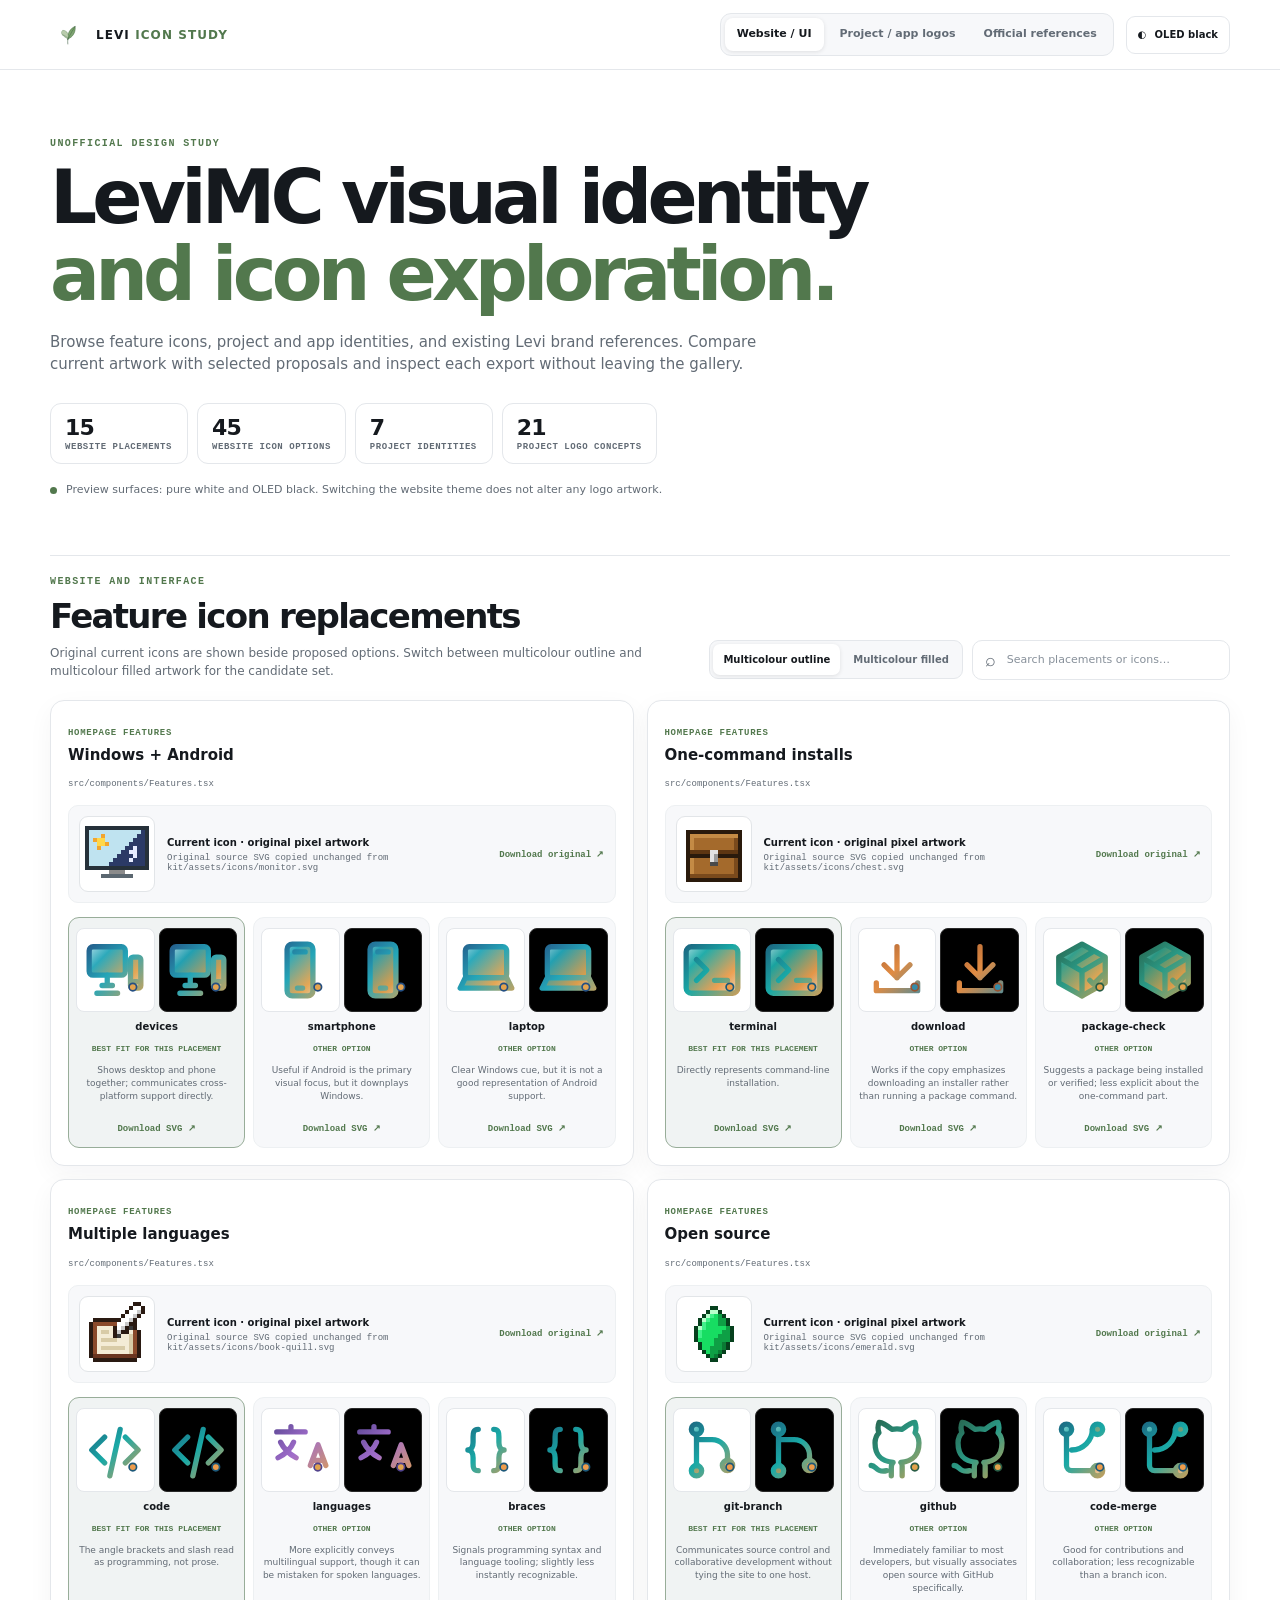
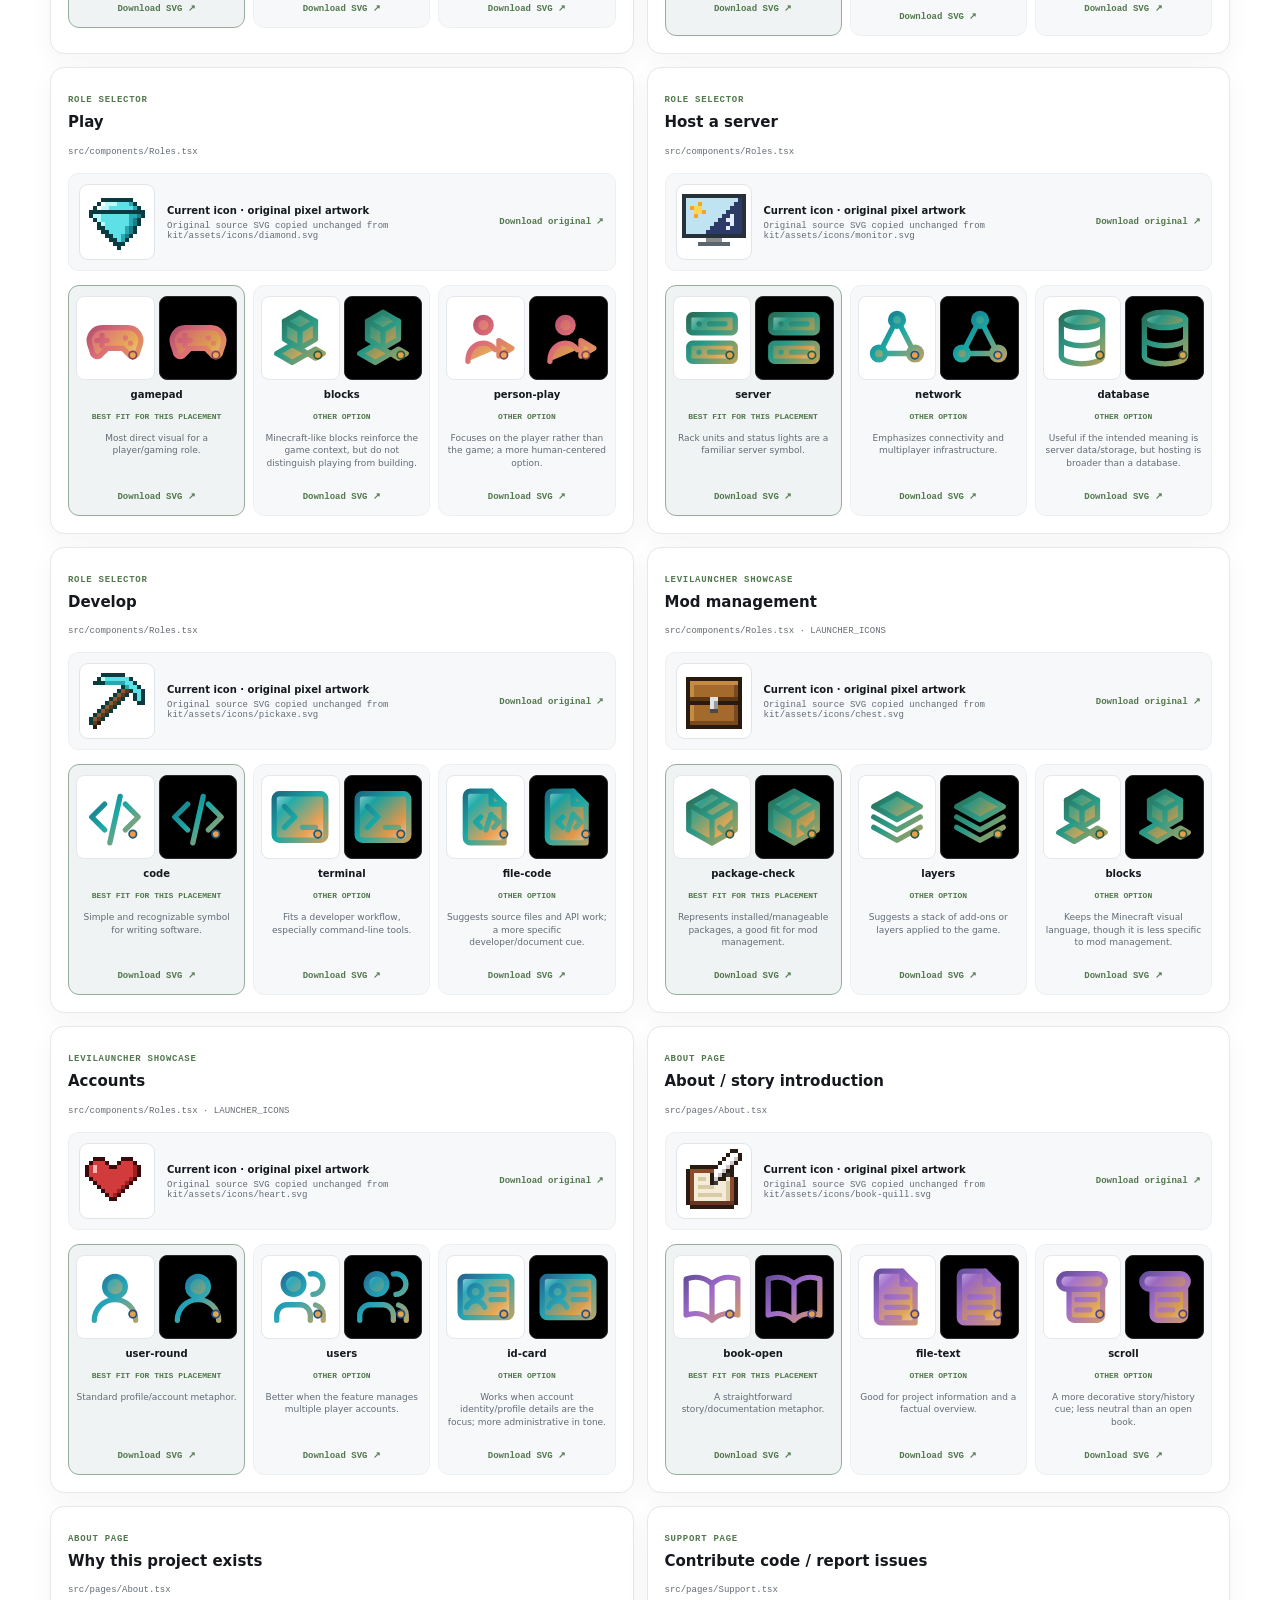
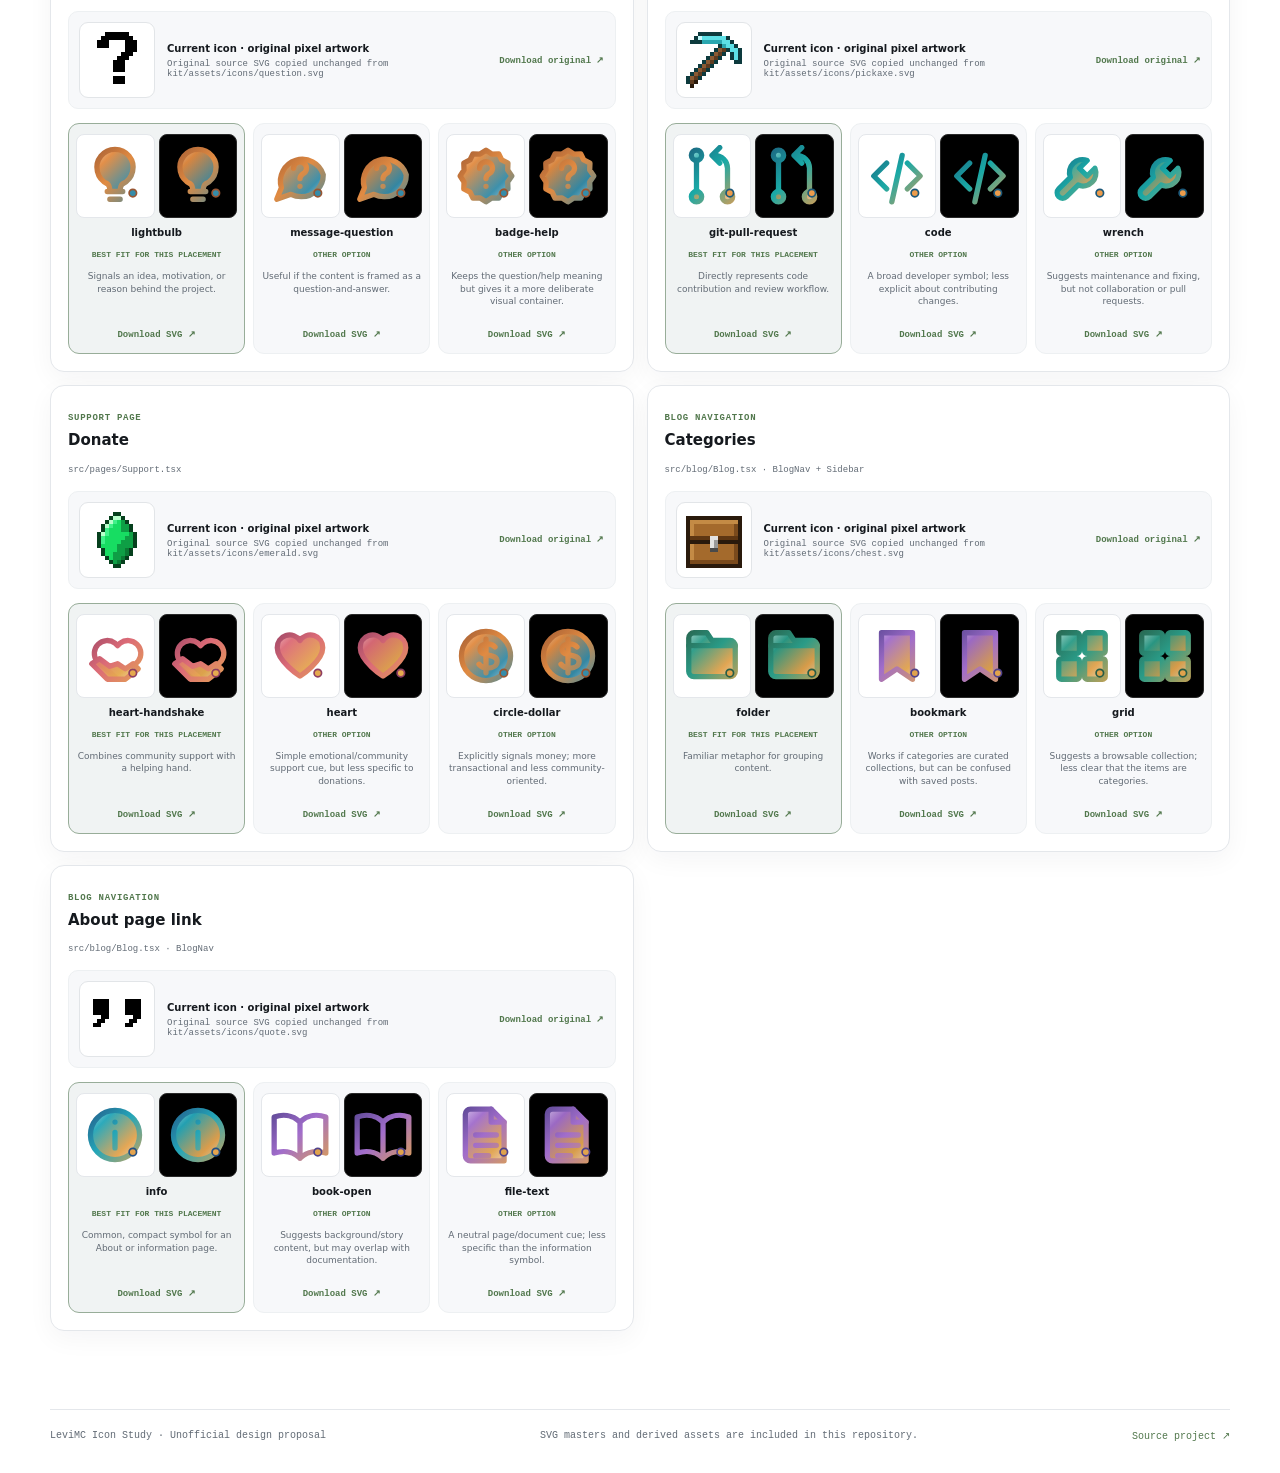
==== commit 7c2d5cdf: "v4 Signed-off-by: indpriyanshuraj <243560345+indpriyanshuraj@users.noreply.github.com>" ====
--- a/index.html
+++ b/index.html
@@ -4,11 +4,11 @@
   <meta charset="utf-8">
   <meta name="viewport" content="width=device-width, initial-scale=1">
   <meta name="theme-color" content="#ffffff">
-  <meta name="description" content="A unified, unofficial review gallery for LeviMC website icon replacements and project identity SVG concepts.">
+  <meta name="description" content="An unofficial LeviMC design gallery for website icons, project and app logos, and existing official brand references.">
   <meta property="og:title" content="LeviMC Icon Study">
-  <meta property="og:description" content="Compare the V1 website icon set, V2 project identity concepts and the current official Levi marks.">
+  <meta property="og:description" content="Explore website icons and project identities, compare with existing logos, and preview complete logo asset families.">
   <meta property="og:image" content="official/og-image.png">
-  <title>LeviMC Icon Study — V1 & V2</title>
+  <title>LeviMC Icon Study</title>
   <link rel="icon" href="official/site-icon.svg" type="image/svg+xml">
   <link rel="apple-touch-icon" href="official/apple-touch-icon.png">
   <link rel="stylesheet" href="styles.css">
@@ -16,15 +16,15 @@
 </head>
 <body>
   <header class="topbar">
-    <a class="brand" href="#v1" aria-label="LeviMC Icon Study home">
-      <img src="official/site-icon.svg" alt="" width="34" height="34">
+    <a class="brand" href="#website" aria-label="LeviMC Icon Study home">
+      <img src="official/site-icon.svg" alt="" width="36" height="36">
       <span>LEVI <b>ICON STUDY</b></span>
     </a>
     <div class="top-actions">
-      <nav class="view-tabs" aria-label="Gallery sections" role="tablist">
-        <button class="view-tab is-active" type="button" data-view="v1" role="tab" aria-selected="true">V1 · Website</button>
-        <button class="view-tab" type="button" data-view="projects" role="tab" aria-selected="false">V2 · Projects</button>
-        <button class="view-tab" type="button" data-view="official" role="tab" aria-selected="false">Official comparison</button>
+      <nav class="view-tabs" aria-label="Icon categories" role="tablist">
+        <button class="view-tab is-active" type="button" data-view="website" role="tab" aria-selected="true">Website / UI</button>
+        <button class="view-tab" type="button" data-view="projects" role="tab" aria-selected="false">Project / app logos</button>
+        <button class="view-tab" type="button" data-view="official" role="tab" aria-selected="false">Official references</button>
       </nav>
       <button id="theme-toggle" class="theme-toggle" type="button" aria-pressed="false">
         <span id="theme-icon" aria-hidden="true">◐</span><span id="theme-label">OLED black</span>
@@ -34,31 +34,47 @@
 
   <main>
     <section class="hero wrap">
-      <p class="eyebrow">UNOFFICIAL DESIGN REVIEW / V1 + V2</p>
-      <h1>One place to compare<br><span>every identity direction.</span></h1>
-      <p class="intro">V1 covers website feature icons. V2 explores separate identities for LeviMC projects. Both use this same gallery, search, theme control and preview system.</p>
-      <div class="stats">
-        <div><strong id="v1-count">15</strong><span>V1 placements</span></div>
-        <div><strong id="v1-icon-count">45</strong><span>V1 SVG options</span></div>
-        <div><strong id="project-count">7</strong><span>V2 identities</span></div>
-        <div><strong id="project-icon-count">21</strong><span>V2 SVG concepts</span></div>
+      <p class="eyebrow">UNOFFICIAL DESIGN STUDY</p>
+      <h1>LeviMC visual identity<br><span>and icon exploration.</span></h1>
+      <p class="intro">Browse feature icons, project and app identities, and existing Levi brand references. Compare current artwork with selected proposals and inspect each export without leaving the gallery.</p>
+      <div class="stats" aria-label="Gallery contents">
+        <div><strong id="website-count">15</strong><span>website placements</span></div>
+        <div><strong id="website-icon-count">45</strong><span>website icon options</span></div>
+        <div><strong id="project-count">7</strong><span>project identities</span></div>
+        <div><strong id="project-icon-count">21</strong><span>project logo concepts</span></div>
       </div>
-      <div class="hero-foot"><span class="status-dot"></span><span>Theme preview: pure white ↔ OLED black. The SVG files do not change when the theme changes.</span></div>
+      <div class="hero-foot"><span class="status-dot"></span><span>Preview surfaces: pure white and OLED black. Switching the website theme does not alter any logo artwork.</span></div>
     </section>
 
-    <section id="v1" class="view-section wrap is-visible" role="tabpanel">
+    <section id="website" class="view-section wrap is-visible" role="tabpanel">
       <div class="section-head">
-        <div><p class="eyebrow">V1 / WEBSITE ICONS</p><h2>Feature icon replacements</h2><p class="section-copy">The original V1 SVG artwork and colours are retained. Each placement shows its recommended option and two alternatives.</p></div>
-        <div class="filters"><label class="search"><span aria-hidden="true">⌕</span><input id="v1-search" type="search" placeholder="Search placements or icons…" autocomplete="off"></label></div>
+        <div>
+          <p class="eyebrow">WEBSITE AND INTERFACE</p>
+          <h2>Feature icon replacements</h2>
+          <p class="section-copy">Original current icons are shown beside proposed options. Switch between multicolour outline and multicolour filled artwork for the candidate set.</p>
+        </div>
+        <div class="section-controls">
+          <div class="style-switch" role="tablist" aria-label="Website icon style">
+            <button class="style-tab is-active" type="button" data-style="multicolor" role="tab" aria-selected="true">Multicolour outline</button>
+            <button class="style-tab" type="button" data-style="filled" role="tab" aria-selected="false">Multicolour filled</button>
+          </div>
+          <label class="search"><span aria-hidden="true">⌕</span><input id="website-search" type="search" placeholder="Search placements or icons…" autocomplete="off"></label>
+        </div>
       </div>
-      <div id="v1-list" class="v1-grid" aria-live="polite"></div>
-      <p id="v1-empty" class="empty" hidden>No matching V1 placements.</p>
+      <div id="website-list" class="website-grid" aria-live="polite"></div>
+      <p id="website-empty" class="empty" hidden>No matching website icon placements.</p>
     </section>
 
     <section id="projects" class="view-section wrap" role="tabpanel" hidden>
       <div class="section-head">
-        <div><p class="eyebrow">V2 / PROJECT IDENTITIES</p><h2>Project logo concepts</h2><p class="section-copy">Select a logo direction, then switch between the SVG icon, banner, favicon, Apple touch icon and Open Graph export.</p></div>
-        <div class="filters"><label class="search"><span aria-hidden="true">⌕</span><input id="project-search" type="search" placeholder="Search projects or concepts…" autocomplete="off"></label></div>
+        <div>
+          <p class="eyebrow">PROJECTS AND APPLICATIONS</p>
+          <h2>Project identity concepts</h2>
+          <p class="section-copy">The current project logo remains visible. Select a proposed direction to compare it, then preview that direction's SVG, banner, favicon, Apple touch icon and OG image.</p>
+        </div>
+        <div class="section-controls">
+          <label class="search"><span aria-hidden="true">⌕</span><input id="project-search" type="search" placeholder="Search projects or concepts…" autocomplete="off"></label>
+        </div>
       </div>
       <div id="project-list" class="project-grid" aria-live="polite"></div>
       <p id="project-empty" class="empty" hidden>No matching project identities.</p>
@@ -66,31 +82,39 @@
 
     <section id="official" class="view-section wrap" role="tabpanel" hidden>
       <div class="section-head">
-        <div><p class="eyebrow">REFERENCE / EXISTING BRAND</p><h2>Official logo comparison</h2><p class="section-copy">These are the existing official reference assets, linked directly to their source repositories. They are not recreated proposal artwork.</p></div>
+        <div>
+          <p class="eyebrow">EXISTING BRAND REFERENCES</p>
+          <h2>Official Levi identity comparison</h2>
+          <p class="section-copy">These are the original LeviLamina and LeviLauncher assets from their source repositories. They are displayed without recolouring or modification.</p>
+        </div>
       </div>
       <div class="official-grid">
         <article class="official-card">
           <div class="official-title"><h3>LeviLamina</h3><a href="https://github.com/LiteLDev/LeviLamina/blob/main/docs/main/contents/logo.svg" target="_blank" rel="noreferrer">Original SVG ↗</a></div>
-          <p>Official vector mark used as the primary botanical and colour reference.</p>
+          <p>Official vector logo and primary leaf-shape reference.</p>
           <div class="official-surfaces">
-            <div class="surface light-surface"><span>WHITE</span><img src="official/references/levilamina-logo.svg" alt="Official LeviLamina logo on white" loading="lazy"></div>
-            <div class="surface oled-surface"><span>OLED BLACK</span><img src="official/references/levilamina-logo.svg" alt="Official LeviLamina logo on black" loading="lazy"></div>
+            <div class="surface light-surface"><span>WHITE</span><img src="official/references/levilamina-logo.svg" alt="Original LeviLamina logo on white" loading="lazy"></div>
+            <div class="surface oled-surface"><span>OLED BLACK</span><img src="official/references/levilamina-logo.svg" alt="Original LeviLamina logo on OLED black" loading="lazy"></div>
           </div>
         </article>
         <article class="official-card">
           <div class="official-title"><h3>LeviLauncher</h3><a href="https://github.com/LiteLDev/LeviLauncher/blob/main/frontend/src/assets/images/ic_leaf_logo.png" target="_blank" rel="noreferrer">Original PNG ↗</a></div>
-          <p>Official launcher leaf asset, shown without recolouring or restyling.</p>
+          <p>Official launcher leaf asset, shown without alteration.</p>
           <div class="official-surfaces">
-            <div class="surface light-surface"><span>WHITE</span><img src="https://raw.githubusercontent.com/LiteLDev/LeviLauncher/main/frontend/src/assets/images/ic_leaf_logo.png" alt="Official LeviLauncher leaf logo on white" loading="lazy"></div>
-            <div class="surface oled-surface"><span>OLED BLACK</span><img src="https://raw.githubusercontent.com/LiteLDev/LeviLauncher/main/frontend/src/assets/images/ic_leaf_logo.png" alt="Official LeviLauncher leaf logo on black" loading="lazy"></div>
+            <div class="surface light-surface"><span>WHITE</span><img src="https://raw.githubusercontent.com/LiteLDev/LeviLauncher/main/frontend/src/assets/images/ic_leaf_logo.png" alt="Original LeviLauncher leaf logo on white" loading="lazy"></div>
+            <div class="surface oled-surface"><span>OLED BLACK</span><img src="https://raw.githubusercontent.com/LiteLDev/LeviLauncher/main/frontend/src/assets/images/ic_leaf_logo.png" alt="Original LeviLauncher leaf logo on OLED black" loading="lazy"></div>
           </div>
         </article>
       </div>
-      <div class="reference-note"><strong>Comparison rule</strong><p>Official marks are kept unchanged. Project concepts reuse the LeviLamina leaf as a secondary family detail, but each project keeps its own palette and symbol.</p></div>
-      <div class="quick-projects"><h3>Compare against V2</h3><div id="official-project-links" class="quick-project-grid"></div></div>
+      <div class="reference-note"><strong>Comparison context</strong><p>Project proposals use independent project-specific colour palettes. The LeviLamina leaf is a secondary family cue, not a replacement for the official LeviLamina or LeviLauncher marks.</p></div>
+      <div class="quick-projects"><h3>Open project comparisons</h3><div id="official-project-links" class="quick-project-grid"></div></div>
     </section>
   </main>
 
-  <footer class="footer wrap"><span>LeviMC Icon Study · Unofficial proposal</span><span>SVG masters and derived assets are included in this repository.</span><a href="https://github.com/LiteLDev/Levi-icon" target="_blank" rel="noreferrer">Repository ↗</a></footer>
+  <footer class="footer wrap">
+    <span>LeviMC Icon Study · Unofficial design proposal</span>
+    <span>SVG masters and derived assets are included in this repository.</span>
+    <a href="https://github.com/LiteLDev/levimc.org" target="_blank" rel="noreferrer">Source project ↗</a>
+  </footer>
 </body>
 </html>
--- a/styles.css
+++ b/styles.css
@@ -1,32 +1,261 @@
 :root {
   color-scheme: light;
-  --page:#fff; --surface:#fff; --surface-2:#fafafa; --ink:#111; --muted:#60656d;
-  --line:#e6e7e9; --soft-line:#f0f1f2; --accent:#52784d; --accent-strong:#294c2d;
-  --shadow:0 10px 36px rgba(0,0,0,.055); --chip:#f4f5f5;
-  --sans:Inter,ui-sans-serif,system-ui,-apple-system,BlinkMacSystemFont,"Segoe UI",sans-serif;
-  --mono:ui-monospace,SFMono-Regular,Consolas,monospace;
+  --page: #ffffff;
+  --surface: #ffffff;
+  --surface-2: #f7f8fa;
+  --surface-3: #f1f3f5;
+  --ink: #15191e;
+  --muted: #626b75;
+  --subtle: #87909a;
+  --line: #e4e7eb;
+  --soft-line: #edf0f2;
+  --accent: #52784d;
+  --accent-strong: #294c2d;
+  --shadow: 0 8px 26px rgba(15, 23, 42, .045);
+  --sans: Inter, ui-sans-serif, system-ui, -apple-system, BlinkMacSystemFont, "Segoe UI", sans-serif;
+  --mono: ui-monospace, SFMono-Regular, Consolas, monospace;
 }
 :root[data-theme="oled"] {
-  color-scheme:dark;
-  --page:#000; --surface:#050505; --surface-2:#0b0b0b; --ink:#f3f3f3; --muted:#a5a5a5;
-  --line:#252525; --soft-line:#181818; --accent:#a8c69d; --accent-strong:#c9dfc1;
-  --shadow:0 12px 32px rgba(0,0,0,.42); --chip:#111;
-}
-*{box-sizing:border-box}
-html{scroll-behavior:smooth;scroll-padding-top:88px}
-body{margin:0;background:var(--page);color:var(--ink);font-family:var(--sans);line-height:1.55;transition:background .18s,color .18s}
-a{color:inherit;text-decoration:none}
-button,input{font:inherit}
-button{color:inherit}
-.wrap{width:min(1180px,calc(100% - 44px));margin-inline:auto}
-.topbar{position:sticky;top:0;z-index:20;display:flex;align-items:center;justify-content:space-between;gap:18px;min-height:70px;padding:9px max(22px,calc((100% - 1180px)/2));border-bottom:1px solid var(--line);background:color-mix(in srgb,var(--page) 94%,transparent);backdrop-filter:blur(16px)}
-.brand{display:inline-flex;align-items:center;gap:10px;white-space:nowrap;font-size:12px;font-weight:850;letter-spacing:.09em}.brand img{display:block;width:34px;height:34px;object-fit:contain}.brand b{color:var(--accent)}
-.top-actions{display:flex;align-items:center;gap:12px;min-width:0}.view-tabs{display:flex;align-items:center;gap:4px;overflow-x:auto;scrollbar-width:none}.view-tabs::-webkit-scrollbar{display:none}.view-tab,.theme-toggle{border:1px solid transparent;background:transparent;border-radius:9px;padding:9px 12px;white-space:nowrap;font-size:11px;font-weight:750;cursor:pointer}.view-tab{color:var(--muted)}.view-tab:hover{background:var(--surface-2);color:var(--ink)}.view-tab.is-active{background:var(--chip);border-color:var(--line);color:var(--ink)}.theme-toggle{display:inline-flex;align-items:center;gap:8px;border-color:var(--line);background:var(--surface);color:var(--ink)}.theme-toggle:hover{border-color:var(--accent)}
-.hero{padding:68px 0 42px}.eyebrow{margin:0 0 10px;color:var(--accent);font:750 10px var(--mono);letter-spacing:.14em;text-transform:uppercase}.hero h1{margin:0;font-size:clamp(38px,6.6vw,76px);line-height:1.03;letter-spacing:-.065em;font-weight:830}.hero h1 span{color:var(--accent)}.intro{max-width:700px;margin:18px 0 0;color:var(--muted);font-size:15px}.stats{display:flex;flex-wrap:wrap;gap:9px;margin:27px 0 18px}.stats div{display:grid;gap:1px;min-width:135px;padding:11px 14px;border:1px solid var(--line);border-radius:11px;background:var(--surface)}.stats strong{font-size:22px;line-height:1.2;letter-spacing:-.04em}.stats span{color:var(--muted);font:700 9px var(--mono);letter-spacing:.06em;text-transform:uppercase}.hero-foot{display:flex;align-items:center;gap:9px;color:var(--muted);font-size:11px}.status-dot{width:7px;height:7px;border-radius:50%;background:var(--accent);flex:0 0 auto}
-.view-section{padding:14px 0 78px}.view-section[hidden]{display:none!important}.view-section.is-visible{display:block}.section-head{display:flex;align-items:end;justify-content:space-between;gap:18px;margin-bottom:20px;padding-top:20px;border-top:1px solid var(--line)}.section-head h2{margin:0;font-size:clamp(24px,3.6vw,34px);letter-spacing:-.05em;line-height:1.15}.section-copy{max-width:700px;margin:8px 0 0;color:var(--muted);font-size:12px}.filters{display:flex;align-items:center;gap:8px;flex:0 0 min(320px,100%)}.search{display:flex;align-items:center;gap:9px;min-height:42px;width:100%;padding:0 12px;border:1px solid var(--line);border-radius:10px;background:var(--surface);color:var(--muted)}.search span{font-size:18px}.search input{width:100%;min-width:0;border:0;outline:0;background:transparent;color:var(--ink);font-size:12px}.search input::placeholder{color:var(--muted)}
-.v1-grid{display:grid;grid-template-columns:repeat(2,minmax(0,1fr));gap:13px}.current-icon-row{display:flex;align-items:center;gap:12px;margin-top:12px;padding:10px;border:1px solid var(--soft-line);border-radius:10px;background:var(--surface-2)}.current-icon-tile{width:76px;height:76px;flex:0 0 76px;display:grid;place-items:center;border:1px solid #e4e4e4;border-radius:9px;background:#fff}.current-icon-tile img{width:64px;height:64px;image-rendering:pixelated;object-fit:contain}.current-icon-copy{display:grid;gap:3px;min-width:0;flex:1}.current-icon-copy strong{font-size:10px}.current-icon-copy span{color:var(--muted);font:9px var(--mono);overflow-wrap:anywhere}.current-icon-copy code{color:var(--muted)}.v1-card,.project-card,.official-card{min-width:0;border:1px solid var(--line);border-radius:14px;background:var(--surface);box-shadow:var(--shadow)}.v1-card{padding:17px}.card-heading{display:flex;justify-content:space-between;gap:12px;align-items:flex-start}.group-label,.project-index{color:var(--accent);font:700 9px var(--mono);letter-spacing:.08em;text-transform:uppercase}.card-heading h3{margin:4px 0;font-size:15px;line-height:1.3}.source-file{color:var(--muted);font:9px var(--mono);overflow-wrap:anywhere}.v1-options{display:grid;grid-template-columns:repeat(3,minmax(0,1fr));gap:8px;margin-top:14px}.v1-option{min-width:0;padding:10px 7px 9px;border:1px solid var(--soft-line);border-radius:11px;background:var(--surface-2);text-align:center}.v1-option.recommended{border-color:color-mix(in srgb,var(--accent) 55%,var(--line));background:color-mix(in srgb,var(--accent) 5%,var(--surface-2))}.v1-icon-surfaces{display:grid;grid-template-columns:1fr 1fr;gap:4px;margin-bottom:7px}.mini-surface{display:grid;place-items:center;height:82px;border:1px solid var(--line);border-radius:8px;background:#fff}.mini-surface.dark{background:#000;border-color:#222}.mini-surface img{width:56px;height:56px;object-fit:contain}.v1-option strong{display:block;font-size:10px;overflow-wrap:anywhere}.option-status{display:inline-block;margin-top:3px;color:var(--accent);font:700 8px var(--mono);text-transform:uppercase}.v1-option p{margin:6px 0 8px;color:var(--muted);font-size:9px;line-height:1.4}.text-link{display:inline-block;color:var(--accent);font:700 9px var(--mono)}.text-link:hover{text-decoration:underline}
-.project-grid{display:grid;grid-template-columns:1fr;gap:15px}.project-card{padding:19px}.project-head{display:flex;align-items:flex-start;justify-content:space-between;gap:16px}.project-head h3{margin:4px 0;font-size:20px;letter-spacing:-.035em}.project-summary{max-width:650px;margin:5px 0 0;color:var(--muted);font-size:12px}.palette-dots{display:flex;gap:5px;padding-top:6px;flex:0 0 auto}.palette-dots span{width:13px;height:13px;border-radius:50%;border:1px solid rgba(127,127,127,.25)}.variant-row{display:flex;flex-wrap:wrap;gap:6px;margin:14px 0 10px}.variant-button,.asset-tab{border:1px solid var(--line);border-radius:8px;background:var(--surface-2);padding:7px 10px;font-size:10px;font-weight:700;cursor:pointer}.variant-button[aria-pressed="true"],.asset-tab[aria-selected="true"]{border-color:var(--accent);background:color-mix(in srgb,var(--accent) 9%,var(--surface));color:var(--ink)}.asset-tabs{display:flex;gap:5px;overflow-x:auto;padding:3px 0 9px;scrollbar-width:thin}.asset-tab{white-space:nowrap}.asset-preview{display:grid;place-items:center;min-height:250px;padding:18px;border:1px solid var(--line);border-radius:12px;background:var(--surface-2);overflow:hidden}.asset-preview img{display:block;max-width:100%;object-fit:contain}.asset-preview.icon img{width:min(340px,76vw);height:auto;max-height:340px}.asset-preview.banner img{width:100%;height:auto;max-height:220px}.asset-preview.favicon img{width:150px;height:150px}.asset-preview.apple img{width:180px;height:180px}.asset-preview.og img{width:100%;height:auto;aspect-ratio:1200/630;border-radius:7px}.asset-preview.og{padding:10px}.asset-meta{display:flex;align-items:center;justify-content:space-between;gap:12px;flex-wrap:wrap;margin-top:10px}.asset-caption{color:var(--muted);font:10px var(--mono)}.asset-actions{display:flex;gap:12px;flex-wrap:wrap}.asset-actions a{color:var(--accent);font:700 10px var(--mono)}.asset-actions a:hover{text-decoration:underline}.project-detail{margin-top:10px;padding-top:10px;border-top:1px solid var(--soft-line);color:var(--muted);font-size:11px}.project-detail strong{color:var(--ink)}
-.official-grid{display:grid;grid-template-columns:repeat(2,minmax(0,1fr));gap:14px}.official-card{padding:17px}.official-title{display:flex;justify-content:space-between;align-items:center;gap:10px}.official-title h3{margin:0;font-size:17px}.official-title a{color:var(--accent);font:700 10px var(--mono)}.official-card>p{margin:6px 0 12px;color:var(--muted);font-size:11px}.official-surfaces{display:grid;grid-template-columns:1fr 1fr;gap:8px}.surface{position:relative;display:grid;place-items:center;min-height:210px;border:1px solid var(--line);border-radius:10px;overflow:hidden}.surface span{position:absolute;top:8px;left:10px;font:700 8px var(--mono);letter-spacing:.1em}.light-surface{background:#fff;color:#555}.oled-surface{background:#000;color:#aaa;border-color:#282828}.surface img{width:76%;height:165px;object-fit:contain}.reference-note{margin-top:15px;padding:15px 16px;border:1px solid var(--line);border-radius:11px;background:var(--surface-2)}.reference-note strong{font-size:11px}.reference-note p{margin:5px 0 0;color:var(--muted);font-size:11px}.quick-projects{margin-top:24px}.quick-projects h3{font-size:16px}.quick-project-grid{display:grid;grid-template-columns:repeat(4,minmax(0,1fr));gap:9px}.quick-project{padding:12px;border:1px solid var(--line);border-radius:10px;background:var(--surface);text-align:center;cursor:pointer}.quick-project img{width:85px;height:85px;object-fit:contain}.quick-project span{display:block;font-size:10px;font-weight:750}.empty{padding:20px 0;color:var(--muted);font-size:12px}.footer{display:flex;justify-content:space-between;gap:12px;flex-wrap:wrap;padding:20px 0 32px;border-top:1px solid var(--line);color:var(--muted);font:10px var(--mono)}.footer a{color:var(--accent)}
-@media(max-width:850px){.topbar{align-items:flex-start;flex-direction:column;gap:6px;padding:10px 18px}.top-actions{width:100%;justify-content:space-between}.view-tabs{flex:1}.hero{padding-top:48px}.section-head{align-items:flex-start;flex-direction:column}.filters{width:100%;flex-basis:auto}.v1-grid{grid-template-columns:1fr}.quick-project-grid{grid-template-columns:repeat(3,minmax(0,1fr))}}
-@media(max-width:560px){.wrap{width:calc(100% - 26px)}.topbar{padding-inline:13px}.top-actions{align-items:stretch;flex-direction:column;gap:7px}.view-tabs{width:100%;justify-content:flex-start}.view-tab{padding:8px 10px;font-size:10px}.theme-toggle{align-self:flex-end;padding:7px 10px}.hero{padding:38px 0 30px}.hero h1{font-size:clamp(34px,10vw,48px)}.intro{font-size:13px}.stats{display:grid;grid-template-columns:repeat(2,minmax(0,1fr))}.stats div{min-width:0}.hero-foot{align-items:flex-start;font-size:10px}.project-card{padding:13px}.project-head h3{font-size:18px}.project-head{gap:8px}.palette-dots{max-width:85px;flex-wrap:wrap;justify-content:flex-end}.asset-preview{min-height:210px;padding:12px}.asset-preview.icon img{width:250px;max-height:260px}.official-grid{grid-template-columns:1fr}.official-surfaces{gap:6px}.surface{min-height:160px}.surface img{height:125px}.v1-options{grid-template-columns:repeat(2,minmax(0,1fr))}.current-icon-row{align-items:flex-start;flex-wrap:wrap}.current-icon-tile{width:64px;height:64px;flex-basis:64px}.current-icon-tile img{width:56px;height:56px}.current-icon-row>.text-link{margin-left:76px}.v1-option{padding:8px 5px}.v1-option p{font-size:8px}.mini-surface{height:72px}.mini-surface img{width:48px;height:48px}.quick-project-grid{grid-template-columns:repeat(2,minmax(0,1fr))}.footer{flex-direction:column}}
-@media(prefers-reduced-motion:reduce){html{scroll-behavior:auto}*,*::before,*::after{transition:none!important;animation:none!important}}
+  color-scheme: dark;
+  --page: #000000;
+  --surface: #050505;
+  --surface-2: #0b0b0b;
+  --surface-3: #111111;
+  --ink: #f3f4f5;
+  --muted: #a6adb5;
+  --subtle: #777f88;
+  --line: #262a2e;
+  --soft-line: #1b1e22;
+  --accent: #a8c69d;
+  --accent-strong: #c6dfbc;
+  --shadow: 0 10px 30px rgba(0,0,0,.35);
+}
+* { box-sizing: border-box; }
+html { scroll-behavior: smooth; scroll-padding-top: 90px; }
+body { margin: 0; background: var(--page); color: var(--ink); font-family: var(--sans); line-height: 1.5; transition: background .16s ease, color .16s ease; }
+a { color: inherit; text-decoration: none; }
+button, input { font: inherit; }
+button { color: inherit; }
+.wrap { width: min(1180px, calc(100% - 44px)); margin-inline: auto; }
+
+.topbar {
+  position: sticky; top: 0; z-index: 20; min-height: 70px;
+  display: flex; align-items: center; justify-content: space-between; gap: 18px;
+  padding: 9px max(22px, calc((100% - 1180px) / 2));
+  border-bottom: 1px solid var(--line);
+  background: color-mix(in srgb, var(--page) 94%, transparent);
+  backdrop-filter: blur(14px);
+}
+.brand { display: inline-flex; align-items: center; gap: 10px; flex: 0 0 auto; white-space: nowrap; font-size: 12px; font-weight: 850; letter-spacing: .09em; }
+.brand img { display: block; object-fit: contain; }
+.brand b { color: var(--accent); }
+.top-actions { min-width: 0; display: flex; align-items: center; justify-content: flex-end; gap: 12px; }
+.view-tabs { min-width: 0; display: flex; align-items: center; gap: 4px; padding: 4px; border: 1px solid var(--line); border-radius: 11px; background: var(--surface-2); }
+.view-tab { border: 0; border-radius: 8px; padding: 8px 12px; background: transparent; color: var(--muted); font-size: 11px; font-weight: 750; white-space: nowrap; cursor: pointer; }
+.view-tab:hover { color: var(--ink); }
+.view-tab.is-active { background: var(--surface); color: var(--ink); box-shadow: 0 1px 4px rgba(0,0,0,.10); }
+.theme-toggle { display: inline-flex; align-items: center; justify-content: center; gap: 8px; min-height: 38px; padding: 7px 11px; border: 1px solid var(--line); border-radius: 9px; background: var(--surface); color: var(--ink); font-size: 10px; font-weight: 750; white-space: nowrap; cursor: pointer; }
+.theme-toggle:hover { border-color: var(--accent); }
+
+.hero { padding: 68px 0 42px; }
+.eyebrow { margin: 0 0 10px; color: var(--accent); font: 750 10px var(--mono); letter-spacing: .14em; text-transform: uppercase; }
+.hero h1 { margin: 0; font-size: clamp(38px, 6.4vw, 74px); line-height: 1.04; letter-spacing: -.065em; font-weight: 830; }
+.hero h1 span { color: var(--accent); }
+.intro { max-width: 760px; margin: 18px 0 0; color: var(--muted); font-size: 15px; }
+.stats { display: flex; flex-wrap: wrap; gap: 9px; margin: 27px 0 18px; }
+.stats div { min-width: 138px; display: grid; gap: 1px; padding: 11px 14px; border: 1px solid var(--line); border-radius: 11px; background: var(--surface); }
+.stats strong { font-size: 22px; line-height: 1.2; letter-spacing: -.04em; }
+.stats span { color: var(--muted); font: 700 9px var(--mono); letter-spacing: .06em; text-transform: uppercase; }
+.hero-foot { display: flex; align-items: center; gap: 9px; color: var(--muted); font-size: 11px; }
+.status-dot { width: 7px; height: 7px; flex: 0 0 auto; border-radius: 50%; background: var(--accent); }
+
+.view-section { padding: 14px 0 78px; }
+.view-section[hidden] { display: none !important; }
+.view-section.is-visible { display: block; }
+.section-head { display: flex; align-items: end; justify-content: space-between; gap: 18px; margin-bottom: 20px; padding-top: 20px; border-top: 1px solid var(--line); }
+.section-head h2 { margin: 0; font-size: clamp(24px, 3.5vw, 34px); letter-spacing: -.05em; line-height: 1.15; }
+.section-copy { max-width: 690px; margin: 8px 0 0; color: var(--muted); font-size: 12px; }
+.section-controls { display: flex; align-items: center; justify-content: flex-end; gap: 9px; flex: 0 1 560px; min-width: 260px; }
+.style-switch { display: flex; flex: 0 0 auto; gap: 3px; padding: 3px; border: 1px solid var(--line); border-radius: 9px; background: var(--surface-2); }
+.style-tab { border: 0; border-radius: 7px; padding: 8px 10px; background: transparent; color: var(--muted); font-size: 10px; font-weight: 750; white-space: nowrap; cursor: pointer; }
+.style-tab.is-active { background: var(--surface); color: var(--ink); box-shadow: 0 1px 4px rgba(0,0,0,.10); }
+.search { display: flex; align-items: center; gap: 9px; min-height: 40px; width: 100%; min-width: 0; padding: 0 12px; border: 1px solid var(--line); border-radius: 10px; background: var(--surface); color: var(--muted); }
+.search span { font-size: 18px; }
+.search input { width: 100%; min-width: 0; border: 0; outline: 0; background: transparent; color: var(--ink); font-size: 11px; }
+.search input::placeholder { color: var(--subtle); }
+
+.website-grid { display: grid; grid-template-columns: repeat(2, minmax(0, 1fr)); gap: 13px; }
+.website-card, .project-card, .official-card { min-width: 0; border: 1px solid var(--line); border-radius: 14px; background: var(--surface); box-shadow: var(--shadow); }
+.website-card { padding: 17px; }
+.card-heading { display: flex; align-items: flex-start; justify-content: space-between; gap: 12px; }
+.group-label, .project-index { color: var(--accent); font: 700 9px var(--mono); letter-spacing: .08em; text-transform: uppercase; }
+.card-heading h3 { margin: 4px 0; font-size: 15px; line-height: 1.3; }
+.source-file { color: var(--muted); font: 9px var(--mono); overflow-wrap: anywhere; }
+.current-icon-row { display: flex; align-items: center; gap: 12px; margin-top: 12px; padding: 10px; border: 1px solid var(--soft-line); border-radius: 10px; background: var(--surface-2); }
+.current-icon-tile { width: 76px; height: 76px; flex: 0 0 76px; display: grid; place-items: center; border: 1px solid #e2e5e8; border-radius: 9px; background: #ffffff; }
+.current-icon-tile img { width: 64px; height: 64px; object-fit: contain; image-rendering: pixelated; }
+.current-icon-copy { display: grid; gap: 3px; min-width: 0; flex: 1; }
+.current-icon-copy strong { font-size: 10px; }
+.current-icon-copy span { color: var(--muted); font: 9px var(--mono); overflow-wrap: anywhere; }
+.current-icon-copy code { color: var(--muted); }
+.website-options { display: grid; grid-template-columns: repeat(3, minmax(0, 1fr)); gap: 8px; margin-top: 14px; }
+.website-option { min-width: 0; padding: 10px 7px 9px; border: 1px solid var(--soft-line); border-radius: 11px; background: var(--surface-2); text-align: center; }
+.website-option.recommended { border-color: color-mix(in srgb, var(--accent) 52%, var(--line)); background: color-mix(in srgb, var(--accent) 4%, var(--surface-2)); }
+.website-icon-surfaces { display: grid; grid-template-columns: 1fr 1fr; gap: 4px; margin-bottom: 7px; }
+.mini-surface { height: 84px; display: grid; place-items: center; border: 1px solid var(--line); border-radius: 8px; background: #ffffff; }
+.mini-surface.dark { background: #000000; border-color: #292929; }
+.mini-surface img { width: 62px; height: 62px; object-fit: contain; }
+.website-option strong { display: block; font-size: 10px; overflow-wrap: anywhere; }
+.option-status { display: inline-block; margin-top: 3px; color: var(--accent); font: 700 8px var(--mono); text-transform: uppercase; }
+.website-option p { min-height: 42px; margin: 6px 0 8px; color: var(--muted); font-size: 9px; line-height: 1.4; }
+.text-link { display: inline-block; color: var(--accent); font: 700 9px var(--mono); }
+.text-link:hover { text-decoration: underline; }
+
+.project-grid { display: grid; grid-template-columns: 1fr; gap: 15px; }
+.project-card { padding: 19px; }
+.project-head { display: flex; align-items: flex-start; justify-content: space-between; gap: 16px; }
+.project-head h3 { margin: 4px 0; font-size: 20px; letter-spacing: -.035em; }
+.project-summary { max-width: 720px; margin: 5px 0 0; color: var(--muted); font-size: 12px; }
+.palette-dots { display: flex; gap: 5px; padding-top: 6px; flex: 0 0 auto; }
+.palette-dots span { width: 14px; height: 14px; border: 1px solid rgba(127,127,127,.25); border-radius: 50%; }
+.variant-picker { margin: 16px 0 12px; }
+.picker-label { display: block; margin-bottom: 7px; color: var(--muted); font: 700 9px var(--mono); letter-spacing: .08em; text-transform: uppercase; }
+.variant-tabs { display: flex; gap: 6px; overflow-x: auto; padding: 1px 1px 5px; scrollbar-width: thin; }
+.variant-tab, .asset-tab { flex: 0 0 auto; padding: 8px 11px; border: 1px solid var(--line); border-radius: 8px; background: var(--surface-2); color: var(--muted); font-size: 10px; font-weight: 750; white-space: nowrap; cursor: pointer; }
+.variant-tab:hover, .asset-tab:hover { color: var(--ink); border-color: var(--accent); }
+.variant-tab[aria-selected="true"], .asset-tab[aria-selected="true"] { border-color: var(--accent); background: color-mix(in srgb, var(--accent) 10%, var(--surface)); color: var(--ink); }
+.logo-comparison { display: grid; grid-template-columns: minmax(230px, .8fr) minmax(0, 1.5fr); gap: 12px; }
+.logo-column { min-width: 0; border: 1px solid var(--soft-line); border-radius: 11px; background: var(--surface-2); padding: 12px; }
+.column-heading { display: flex; align-items: center; justify-content: space-between; gap: 8px; margin-bottom: 10px; }
+.column-heading strong { font-size: 11px; }
+.column-heading a { color: var(--accent); font: 700 9px var(--mono); white-space: nowrap; }
+.proposed-label { max-width: 60%; overflow: hidden; color: var(--accent); font: 700 9px var(--mono); text-align: right; text-overflow: ellipsis; white-space: nowrap; }
+.current-logo-stage { min-height: 245px; display: grid; place-items: center; padding: 14px; border: 1px solid var(--line); border-radius: 9px; background: var(--surface); overflow: hidden; }
+.current-logo-stage img { display: block; max-width: 90%; max-height: 220px; object-fit: contain; }
+.current-logo-stage img.logo-load-failed { display: none; }
+.logo-fallback { color: #46515d; font-size: 10px; text-align: center; }
+.column-note { margin: 8px 1px 0; color: var(--muted); font-size: 9px; }
+.proposed-empty { min-height: 245px; display: flex; flex-direction: column; align-items: center; justify-content: center; gap: 7px; padding: 20px; border: 1px dashed var(--line); border-radius: 9px; color: var(--muted); text-align: center; }
+.empty-mark { width: 35px; height: 35px; display: grid; place-items: center; border: 1px solid var(--line); border-radius: 50%; font-size: 22px; }
+.proposed-empty strong { color: var(--ink); font-size: 12px; }
+.proposed-empty p { max-width: 300px; margin: 0; font-size: 10px; }
+.proposed-output[hidden] { display: none; }
+.proposed-description { margin: 0 0 10px; color: var(--muted); font-size: 10px; }
+.proposed-description strong { display: block; margin-bottom: 3px; color: var(--ink); font-size: 11px; }
+.proposed-description p { margin: 0; }
+.asset-tabs { display: flex; gap: 5px; overflow-x: auto; padding: 2px 0 9px; scrollbar-width: thin; }
+.asset-tab { padding: 7px 9px; font-size: 9px; }
+.asset-preview { min-height: 245px; display: grid; place-items: center; padding: 15px; border: 1px solid var(--line); border-radius: 9px; background: var(--surface); overflow: hidden; }
+.asset-preview img { display: block; max-width: 100%; object-fit: contain; }
+.asset-preview.icon img { width: min(330px, 76vw); max-height: 330px; height: auto; }
+.asset-preview.banner img { width: 100%; height: auto; max-height: 220px; }
+.asset-preview.favicon img { width: 128px; height: 128px; image-rendering: pixelated; }
+.asset-preview.apple img { width: 180px; height: 180px; }
+.asset-preview.og { padding: 8px; }
+.asset-preview.og img { width: 100%; height: auto; aspect-ratio: 1200 / 630; }
+.asset-meta { display: flex; align-items: center; justify-content: space-between; flex-wrap: wrap; gap: 8px 12px; margin-top: 9px; }
+.asset-caption { color: var(--muted); font: 9px var(--mono); }
+.asset-actions, .asset-size-links { display: flex; flex-wrap: wrap; gap: 10px; }
+.asset-actions a, .asset-size-links a { color: var(--accent); font: 700 9px var(--mono); }
+.asset-actions a:hover, .asset-size-links a:hover { text-decoration: underline; }
+.asset-size-links { flex-basis: 100%; padding-top: 3px; }
+.project-detail { margin-top: 10px; padding-top: 9px; border-top: 1px solid var(--soft-line); }
+
+.official-grid { display: grid; grid-template-columns: repeat(2, minmax(0, 1fr)); gap: 14px; }
+.official-card { padding: 17px; }
+.official-title { display: flex; align-items: center; justify-content: space-between; gap: 10px; }
+.official-title h3 { margin: 0; font-size: 17px; }
+.official-title a { color: var(--accent); font: 700 10px var(--mono); }
+.official-card > p { margin: 6px 0 12px; color: var(--muted); font-size: 11px; }
+.official-surfaces { display: grid; grid-template-columns: 1fr 1fr; gap: 8px; }
+.surface { position: relative; min-height: 210px; display: grid; place-items: center; border: 1px solid var(--line); border-radius: 10px; overflow: hidden; }
+.surface span { position: absolute; top: 8px; left: 10px; font: 700 8px var(--mono); letter-spacing: .1em; }
+.light-surface { background: #ffffff; color: #555; }
+.oled-surface { background: #000000; color: #aaa; border-color: #262626; }
+.surface img { width: 76%; height: 165px; object-fit: contain; }
+.reference-note { margin-top: 15px; padding: 15px 16px; border: 1px solid var(--line); border-radius: 11px; background: var(--surface-2); }
+.reference-note strong { font-size: 11px; }
+.reference-note p { margin: 5px 0 0; color: var(--muted); font-size: 11px; }
+.quick-projects { margin-top: 24px; }
+.quick-projects h3 { font-size: 16px; }
+.quick-project-grid { display: grid; grid-template-columns: repeat(4, minmax(0, 1fr)); gap: 9px; }
+.quick-project { padding: 12px; border: 1px solid var(--line); border-radius: 10px; background: var(--surface); text-align: center; cursor: pointer; }
+.quick-project img { width: 85px; height: 85px; object-fit: contain; }
+.quick-project span { display: block; font-size: 10px; font-weight: 750; }
+.empty { padding: 20px 0; color: var(--muted); font-size: 12px; }
+.footer { display: flex; justify-content: space-between; gap: 12px; flex-wrap: wrap; padding: 20px 0 32px; border-top: 1px solid var(--line); color: var(--muted); font: 10px var(--mono); }
+.footer a { color: var(--accent); }
+
+@media (max-width: 960px) {
+  .topbar { align-items: flex-start; flex-direction: column; gap: 8px; padding: 10px 20px; }
+  .top-actions { width: 100%; justify-content: space-between; }
+  .view-tabs { flex: 1; }
+  .view-tab { flex: 1 0 auto; }
+  .section-head { align-items: flex-start; flex-direction: column; }
+  .section-controls { width: 100%; flex: 1 1 auto; justify-content: flex-start; }
+  .website-grid { grid-template-columns: 1fr; }
+}
+@media (max-width: 680px) {
+  .wrap { width: calc(100% - 26px); }
+  .topbar { padding: 9px 13px; }
+  .top-actions { align-items: stretch; flex-direction: column; gap: 7px; }
+  .view-tabs { width: 100%; overflow-x: auto; justify-content: flex-start; scrollbar-width: thin; }
+  .view-tab { flex: 0 0 auto; padding: 8px 10px; font-size: 10px; }
+  .theme-toggle { align-self: flex-end; min-height: 34px; padding: 6px 10px; }
+  .hero { padding: 38px 0 29px; }
+  .hero h1 { font-size: clamp(34px, 10vw, 48px); }
+  .intro { font-size: 13px; }
+  .stats { display: grid; grid-template-columns: repeat(2, minmax(0,1fr)); }
+  .stats div { min-width: 0; padding: 10px 11px; }
+  .stats strong { font-size: 20px; }
+  .stats span { font-size: 8px; }
+  .hero-foot { align-items: flex-start; font-size: 10px; }
+  .section-head h2 { font-size: 25px; }
+  .section-controls { align-items: stretch; flex-direction: column; min-width: 0; }
+  .style-switch { align-self: flex-start; }
+  .search { min-height: 41px; }
+  .website-card { padding: 13px; }
+  .current-icon-row { align-items: flex-start; flex-wrap: wrap; gap: 9px; }
+  .current-icon-tile { width: 64px; height: 64px; flex-basis: 64px; }
+  .current-icon-tile img { width: 56px; height: 56px; }
+  .current-icon-copy { flex: 1 1 calc(100% - 78px); padding-top: 3px; }
+  .current-icon-row > .text-link { margin-left: 73px; }
+  .website-options { grid-template-columns: repeat(2, minmax(0,1fr)); gap: 6px; }
+  .website-option { padding: 8px 5px; }
+  .mini-surface { height: 72px; }
+  .mini-surface img { width: 50px; height: 50px; }
+  .website-option p { min-height: 56px; font-size: 8px; }
+  .project-card { padding: 13px; }
+  .project-head { gap: 8px; }
+  .project-head h3 { font-size: 18px; }
+  .project-summary { font-size: 11px; }
+  .palette-dots { max-width: 72px; flex-wrap: wrap; justify-content: flex-end; }
+  .palette-dots span { width: 12px; height: 12px; }
+  .variant-tab { font-size: 9px; padding: 8px 9px; }
+  .logo-comparison { grid-template-columns: 1fr; }
+  .current-logo-stage { min-height: 170px; }
+  .current-logo-stage img { max-height: 150px; }
+  .proposed-empty { min-height: 165px; }
+  .asset-preview { min-height: 190px; padding: 10px; }
+  .asset-preview.icon img { width: 235px; max-height: 250px; }
+  .asset-preview.banner img { max-height: 150px; }
+  .asset-preview.apple img { width: 150px; height: 150px; }
+  .asset-meta { align-items: flex-start; flex-direction: column; }
+  .asset-size-links { gap: 8px; }
+  .official-grid { grid-template-columns: 1fr; }
+  .official-surfaces { gap: 6px; }
+  .surface { min-height: 160px; }
+  .surface img { height: 125px; }
+  .quick-project-grid { grid-template-columns: repeat(2, minmax(0,1fr)); }
+  .footer { flex-direction: column; }
+}
+@media (max-width: 390px) {
+  .website-options { grid-template-columns: 1fr; }
+  .website-icon-surfaces { max-width: 230px; margin-inline: auto; }
+  .official-surfaces { grid-template-columns: 1fr; }
+  .surface { min-height: 190px; }
+}
+@media (prefers-reduced-motion: reduce) {
+  html { scroll-behavior: auto; }
+  *, *::before, *::after { transition: none !important; animation: none !important; }
+}
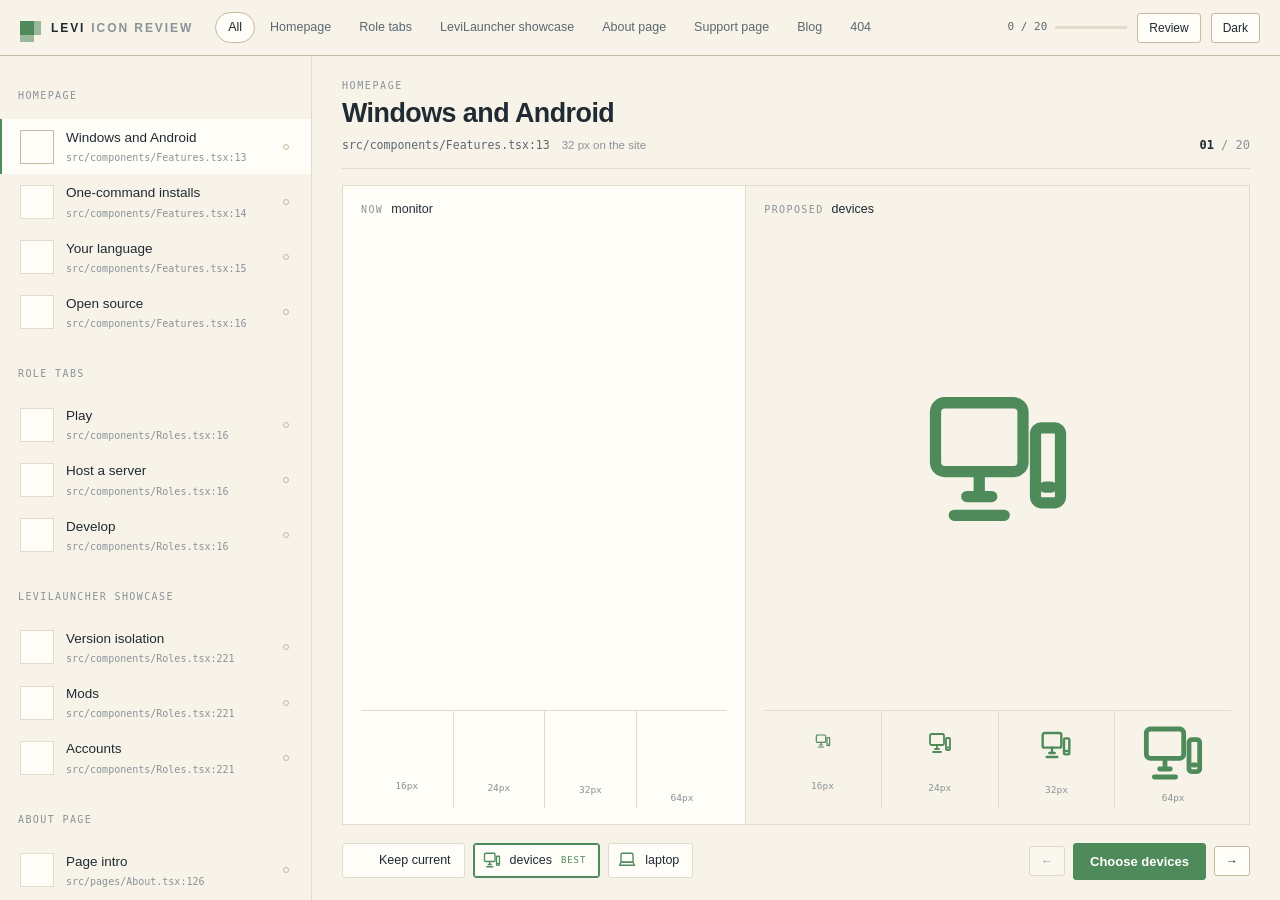
==== commit cb68a9f9: "Rebuild as a focused icon comparison app - data.json drives everything: 20 placements read from levi" ====
--- a/index.html
+++ b/index.html
@@ -1,120 +1,62 @@
 <!doctype html>
 <html lang="en" data-theme="light">
 <head>
-  <meta charset="utf-8">
-  <meta name="viewport" content="width=device-width, initial-scale=1">
-  <meta name="theme-color" content="#ffffff">
-  <meta name="description" content="An unofficial LeviMC design gallery for website icons, project and app logos, and existing official brand references.">
-  <meta property="og:title" content="LeviMC Icon Study">
-  <meta property="og:description" content="Explore website icons and project identities, compare with existing logos, and preview complete logo asset families.">
-  <meta property="og:image" content="official/og-image.png">
-  <title>LeviMC Icon Study</title>
-  <link rel="icon" href="official/site-icon.svg" type="image/svg+xml">
-  <link rel="apple-touch-icon" href="official/apple-touch-icon.png">
-  <link rel="stylesheet" href="styles.css">
-  <script src="app.js" defer></script>
+<meta charset="utf-8">
+<meta name="viewport" content="width=device-width, initial-scale=1">
+<title>LeviMC icon review</title>
+<meta name="description" content="Compare the current levimc.org icons with the proposed replacements, one placement at a time.">
+<meta name="theme-color" content="#f7f3e8">
+<link rel="icon" href="assets/favicon.svg" type="image/svg+xml">
+<link rel="stylesheet" href="styles.css">
+<script src="app.js" defer></script>
 </head>
 <body>
+<div class="app">
   <header class="topbar">
-    <a class="brand" href="#website" aria-label="LeviMC Icon Study home">
-      <img src="official/site-icon.svg" alt="" width="36" height="36">
-      <span>LEVI <b>ICON STUDY</b></span>
-    </a>
-    <div class="top-actions">
-      <nav class="view-tabs" aria-label="Icon categories" role="tablist">
-        <button class="view-tab is-active" type="button" data-view="website" role="tab" aria-selected="true">Website / UI</button>
-        <button class="view-tab" type="button" data-view="projects" role="tab" aria-selected="false">Project / app logos</button>
-        <button class="view-tab" type="button" data-view="official" role="tab" aria-selected="false">Official references</button>
-      </nav>
-      <button id="theme-toggle" class="theme-toggle" type="button" aria-pressed="false">
-        <span id="theme-icon" aria-hidden="true">◐</span><span id="theme-label">OLED black</span>
+    <div class="brand">
+      <span class="brand-mark" aria-hidden="true"></span>
+      <span class="brand-text">LEVI<b>ICON REVIEW</b></span>
+    </div>
+
+    <nav class="groups" id="groups" aria-label="Sections"></nav>
+
+    <div class="tools">
+      <div class="progress" title="Decisions made">
+        <span id="progress-count">0 / 0</span>
+        <span class="progress-bar" aria-hidden="true"><i id="progress-fill"></i></span>
+      </div>
+      <button class="btn ghost sm" id="summary-btn" type="button">Review</button>
+      <button class="btn ghost sm icon" id="theme-btn" type="button" aria-pressed="false" title="Switch preview surface">
+        <span id="theme-label">Dark</span>
       </button>
     </div>
   </header>
 
-  <main>
-    <section class="hero wrap">
-      <p class="eyebrow">UNOFFICIAL DESIGN STUDY</p>
-      <h1>LeviMC visual identity<br><span>and icon exploration.</span></h1>
-      <p class="intro">Browse feature icons, project and app identities, and existing Levi brand references. Compare current artwork with selected proposals and inspect each export without leaving the gallery.</p>
-      <div class="stats" aria-label="Gallery contents">
-        <div><strong id="website-count">15</strong><span>website placements</span></div>
-        <div><strong id="website-icon-count">45</strong><span>website icon options</span></div>
-        <div><strong id="project-count">7</strong><span>project identities</span></div>
-        <div><strong id="project-icon-count">21</strong><span>project logo concepts</span></div>
+  <main class="body">
+    <aside class="rail" id="rail" aria-label="Placements"></aside>
+    <section class="stage" id="stage" aria-live="polite"></section>
+  </main>
+</div>
+
+<div class="sheet" id="sheet" hidden>
+  <div class="sheet-panel" role="dialog" aria-modal="true" aria-labelledby="sheet-title">
+    <header class="sheet-head">
+      <div>
+        <p class="eyebrow">Decision sheet</p>
+        <h2 id="sheet-title">What you picked</h2>
       </div>
-      <div class="hero-foot"><span class="status-dot"></span><span>Preview surfaces: pure white and OLED black. Switching the website theme does not alter any logo artwork.</span></div>
-    </section>
-
-    <section id="website" class="view-section wrap is-visible" role="tabpanel">
-      <div class="section-head">
-        <div>
-          <p class="eyebrow">WEBSITE AND INTERFACE</p>
-          <h2>Feature icon replacements</h2>
-          <p class="section-copy">Original current icons are shown beside proposed options. Switch between multicolour outline and multicolour filled artwork for the candidate set.</p>
-        </div>
-        <div class="section-controls">
-          <div class="style-switch" role="tablist" aria-label="Website icon style">
-            <button class="style-tab is-active" type="button" data-style="multicolor" role="tab" aria-selected="true">Multicolour outline</button>
-            <button class="style-tab" type="button" data-style="filled" role="tab" aria-selected="false">Multicolour filled</button>
-          </div>
-          <label class="search"><span aria-hidden="true">⌕</span><input id="website-search" type="search" placeholder="Search placements or icons…" autocomplete="off"></label>
-        </div>
+      <button class="btn ghost sm" id="sheet-close" type="button">Close</button>
+    </header>
+    <div class="sheet-body" id="sheet-body"></div>
+    <footer class="sheet-foot">
+      <p class="hint" id="sheet-hint"></p>
+      <div class="sheet-actions">
+        <button class="btn ghost sm" id="export-copy" type="button">Copy JSON</button>
+        <button class="btn ghost sm" id="export-file" type="button">Download JSON</button>
+        <button class="btn ghost sm danger" id="reset" type="button">Reset</button>
       </div>
-      <div id="website-list" class="website-grid" aria-live="polite"></div>
-      <p id="website-empty" class="empty" hidden>No matching website icon placements.</p>
-    </section>
-
-    <section id="projects" class="view-section wrap" role="tabpanel" hidden>
-      <div class="section-head">
-        <div>
-          <p class="eyebrow">PROJECTS AND APPLICATIONS</p>
-          <h2>Project identity concepts</h2>
-          <p class="section-copy">The current project logo remains visible. Select a proposed direction to compare it, then preview that direction's SVG, banner, favicon, Apple touch icon and OG image.</p>
-        </div>
-        <div class="section-controls">
-          <label class="search"><span aria-hidden="true">⌕</span><input id="project-search" type="search" placeholder="Search projects or concepts…" autocomplete="off"></label>
-        </div>
-      </div>
-      <div id="project-list" class="project-grid" aria-live="polite"></div>
-      <p id="project-empty" class="empty" hidden>No matching project identities.</p>
-    </section>
-
-    <section id="official" class="view-section wrap" role="tabpanel" hidden>
-      <div class="section-head">
-        <div>
-          <p class="eyebrow">EXISTING BRAND REFERENCES</p>
-          <h2>Official Levi identity comparison</h2>
-          <p class="section-copy">These are the original LeviLamina and LeviLauncher assets from their source repositories. They are displayed without recolouring or modification.</p>
-        </div>
-      </div>
-      <div class="official-grid">
-        <article class="official-card">
-          <div class="official-title"><h3>LeviLamina</h3><a href="https://github.com/LiteLDev/LeviLamina/blob/main/docs/main/contents/logo.svg" target="_blank" rel="noreferrer">Original SVG ↗</a></div>
-          <p>Official vector logo and primary leaf-shape reference.</p>
-          <div class="official-surfaces">
-            <div class="surface light-surface"><span>WHITE</span><img src="official/references/levilamina-logo.svg" alt="Original LeviLamina logo on white" loading="lazy"></div>
-            <div class="surface oled-surface"><span>OLED BLACK</span><img src="official/references/levilamina-logo.svg" alt="Original LeviLamina logo on OLED black" loading="lazy"></div>
-          </div>
-        </article>
-        <article class="official-card">
-          <div class="official-title"><h3>LeviLauncher</h3><a href="https://github.com/LiteLDev/LeviLauncher/blob/main/frontend/src/assets/images/ic_leaf_logo.png" target="_blank" rel="noreferrer">Original PNG ↗</a></div>
-          <p>Official launcher leaf asset, shown without alteration.</p>
-          <div class="official-surfaces">
-            <div class="surface light-surface"><span>WHITE</span><img src="https://raw.githubusercontent.com/LiteLDev/LeviLauncher/main/frontend/src/assets/images/ic_leaf_logo.png" alt="Original LeviLauncher leaf logo on white" loading="lazy"></div>
-            <div class="surface oled-surface"><span>OLED BLACK</span><img src="https://raw.githubusercontent.com/LiteLDev/LeviLauncher/main/frontend/src/assets/images/ic_leaf_logo.png" alt="Original LeviLauncher leaf logo on OLED black" loading="lazy"></div>
-          </div>
-        </article>
-      </div>
-      <div class="reference-note"><strong>Comparison context</strong><p>Project proposals use independent project-specific colour palettes. The LeviLamina leaf is a secondary family cue, not a replacement for the official LeviLamina or LeviLauncher marks.</p></div>
-      <div class="quick-projects"><h3>Open project comparisons</h3><div id="official-project-links" class="quick-project-grid"></div></div>
-    </section>
-  </main>
-
-  <footer class="footer wrap">
-    <span>LeviMC Icon Study · Unofficial design proposal</span>
-    <span>SVG masters and derived assets are included in this repository.</span>
-    <a href="https://github.com/LiteLDev/levimc.org" target="_blank" rel="noreferrer">Source project ↗</a>
-  </footer>
+    </footer>
+  </div>
+</div>
 </body>
 </html>
--- a/styles.css
+++ b/styles.css
@@ -1,261 +1,625 @@
+/* LeviMC icon review — landscape-first, no page scroll, hairline structure. */
+
 :root {
-  color-scheme: light;
-  --page: #ffffff;
-  --surface: #ffffff;
-  --surface-2: #f7f8fa;
-  --surface-3: #f1f3f5;
-  --ink: #15191e;
-  --muted: #626b75;
-  --subtle: #87909a;
-  --line: #e4e7eb;
-  --soft-line: #edf0f2;
-  --accent: #52784d;
-  --accent-strong: #294c2d;
-  --shadow: 0 8px 26px rgba(15, 23, 42, .045);
-  --sans: Inter, ui-sans-serif, system-ui, -apple-system, BlinkMacSystemFont, "Segoe UI", sans-serif;
-  --mono: ui-monospace, SFMono-Regular, Consolas, monospace;
-}
-:root[data-theme="oled"] {
-  color-scheme: dark;
-  --page: #000000;
-  --surface: #050505;
-  --surface-2: #0b0b0b;
-  --surface-3: #111111;
-  --ink: #f3f4f5;
-  --muted: #a6adb5;
-  --subtle: #777f88;
-  --line: #262a2e;
-  --soft-line: #1b1e22;
-  --accent: #a8c69d;
-  --accent-strong: #c6dfbc;
-  --shadow: 0 10px 30px rgba(0,0,0,.35);
-}
+  --canvas: #f7f3e8;
+  --surface: #fffdf7;
+  --surface-2: #f1ecdf;
+  --ink: #1f2a33;
+  --muted: #5b6770;
+  --faint: #8a939a;
+  --line: #e2dacb;
+  --line-2: #c4b9a2;
+  --primary: #4f8a5b;
+  --on-primary: #ffffff;
+  --danger: #a4482c;
+  --radius: 3px;
+  --mono: ui-monospace, SFMono-Regular, "SF Mono", Menlo, Consolas, monospace;
+  --sans: "Inter", -apple-system, BlinkMacSystemFont, "Segoe UI", Roboto, Helvetica, Arial, sans-serif;
+}
+
+[data-theme="oled"] {
+  --canvas: #0b1015;
+  --surface: #0f161c;
+  --surface-2: #131c23;
+  --ink: #e9eff3;
+  --muted: #9aa8b2;
+  --faint: #6d7c87;
+  --line: #1d2830;
+  --line-2: #2c3a45;
+  --primary: #6aa87a;
+  --on-primary: #08120c;
+  --danger: #d98a7a;
+}
+
 * { box-sizing: border-box; }
-html { scroll-behavior: smooth; scroll-padding-top: 90px; }
-body { margin: 0; background: var(--page); color: var(--ink); font-family: var(--sans); line-height: 1.5; transition: background .16s ease, color .16s ease; }
-a { color: inherit; text-decoration: none; }
-button, input { font: inherit; }
-button { color: inherit; }
-.wrap { width: min(1180px, calc(100% - 44px)); margin-inline: auto; }
+
+html, body {
+  height: 100%;
+  margin: 0;
+  overflow: hidden;
+}
+
+body {
+  background: var(--canvas);
+  color: var(--ink);
+  font: 14px/1.5 var(--sans);
+  -webkit-font-smoothing: antialiased;
+}
+
+button { font: inherit; color: inherit; }
+
+code, .mono { font-family: var(--mono); font-size: 11.5px; }
+
+/* ---------------------------------------------------------------- shell */
+
+.app {
+  display: grid;
+  grid-template-rows: auto 1fr;
+  height: 100dvh;
+}
 
 .topbar {
-  position: sticky; top: 0; z-index: 20; min-height: 70px;
-  display: flex; align-items: center; justify-content: space-between; gap: 18px;
-  padding: 9px max(22px, calc((100% - 1180px) / 2));
+  display: flex;
+  align-items: center;
+  gap: 22px;
+  padding: 0 20px;
+  height: 56px;
+  border-bottom: 1px solid var(--line-2);
+  background: var(--canvas);
+}
+
+.brand {
+  display: flex;
+  align-items: center;
+  gap: 10px;
+  flex: none;
+}
+
+.brand-mark {
+  width: 14px;
+  height: 14px;
+  background: var(--primary);
+  box-shadow:
+    7px 0 0 color-mix(in srgb, var(--primary) 55%, transparent),
+    0 7px 0 color-mix(in srgb, var(--primary) 55%, transparent);
+  margin-right: 7px;
+}
+
+.brand-text {
+  font-size: 12px;
+  letter-spacing: 0.16em;
+  font-weight: 600;
+}
+
+.brand-text b {
+  color: var(--faint);
+  font-weight: 600;
+  margin-left: 6px;
+}
+
+.groups {
+  display: flex;
+  gap: 2px;
+  overflow-x: auto;
+  scrollbar-width: none;
+  flex: 1 1 auto;
+  min-width: 0;
+}
+
+.groups::-webkit-scrollbar { display: none; }
+
+.groups button {
+  flex: none;
+  background: none;
+  border: 1px solid transparent;
+  border-radius: 999px;
+  padding: 5px 12px;
+  font-size: 12.5px;
+  color: var(--muted);
+  cursor: pointer;
+  white-space: nowrap;
+}
+
+.groups button:hover { color: var(--ink); }
+
+.groups button[aria-current="true"] {
+  color: var(--ink);
+  border-color: var(--line-2);
+  background: var(--surface);
+}
+
+.tools {
+  display: flex;
+  align-items: center;
+  gap: 10px;
+  flex: none;
+}
+
+.progress {
+  display: flex;
+  align-items: center;
+  gap: 8px;
+  font-family: var(--mono);
+  font-size: 11px;
+  color: var(--muted);
+}
+
+.progress-bar {
+  display: block;
+  width: 72px;
+  height: 3px;
+  background: var(--line);
+  overflow: hidden;
+}
+
+.progress-bar i {
+  display: block;
+  height: 100%;
+  width: 0;
+  background: var(--primary);
+  transition: width 0.18s ease;
+}
+
+.btn {
+  border: 1px solid var(--line-2);
+  background: var(--surface);
+  color: var(--ink);
+  border-radius: var(--radius);
+  padding: 8px 16px;
+  font-size: 13px;
+  cursor: pointer;
+  transition: background 0.12s ease, border-color 0.12s ease, color 0.12s ease;
+}
+
+.btn:hover { border-color: var(--ink); }
+
+.btn.sm { padding: 5px 11px; font-size: 12px; }
+
+.btn.primary {
+  background: var(--primary);
+  border-color: var(--primary);
+  color: var(--on-primary);
+  font-weight: 600;
+}
+
+.btn.primary:hover { filter: brightness(1.07); }
+
+.btn.danger { color: var(--danger); border-color: color-mix(in srgb, var(--danger) 40%, var(--line-2)); }
+
+.btn:disabled { opacity: 0.45; cursor: not-allowed; }
+
+/* ---------------------------------------------------------------- body */
+
+.body {
+  display: grid;
+  grid-template-columns: 312px 1fr;
+  min-height: 0;
+}
+
+.rail {
+  border-right: 1px solid var(--line);
+  overflow-y: auto;
+  overscroll-behavior: contain;
+  padding: 6px 0 40px;
+}
+
+.rail-group {
+  padding: 16px 18px 6px;
+  font-family: var(--mono);
+  font-size: 10px;
+  letter-spacing: 0.14em;
+  text-transform: uppercase;
+  color: var(--faint);
+}
+
+.row {
+  display: grid;
+  grid-template-columns: 34px 1fr 10px;
+  align-items: center;
+  gap: 12px;
+  width: 100%;
+  padding: 9px 18px;
+  border: 0;
+  border-left: 2px solid transparent;
+  background: none;
+  text-align: left;
+  cursor: pointer;
+}
+
+.row:hover { background: var(--surface-2); }
+
+.row[aria-current="true"] {
+  background: var(--surface);
+  border-left-color: var(--primary);
+}
+
+.row-thumb {
+  display: grid;
+  place-items: center;
+  width: 34px;
+  height: 34px;
+  border: 1px solid var(--line);
+  background: var(--surface);
+}
+
+.row[aria-current="true"] .row-thumb { border-color: var(--line-2); }
+
+.row-title { display: block; font-size: 13.5px; }
+
+.row-ref {
+  display: block;
+  font-family: var(--mono);
+  font-size: 10px;
+  color: var(--faint);
+  margin-top: 2px;
+}
+
+.row-dot {
+  width: 6px;
+  height: 6px;
+  border-radius: 50%;
+  border: 1px solid var(--line-2);
+}
+
+.row-dot[data-state="set"] { background: var(--primary); border-color: var(--primary); }
+
+.row-dot[data-state="keep"] { background: var(--faint); border-color: var(--faint); }
+
+/* ---------------------------------------------------------------- stage */
+
+.stage {
+  display: grid;
+  grid-template-rows: auto 1fr auto;
+  min-height: 0;
+  padding: 22px 30px 20px;
+  gap: 16px;
+}
+
+.stage-head {
+  display: flex;
+  align-items: flex-end;
+  justify-content: space-between;
+  gap: 20px;
+  padding-bottom: 14px;
   border-bottom: 1px solid var(--line);
-  background: color-mix(in srgb, var(--page) 94%, transparent);
-  backdrop-filter: blur(14px);
-}
-.brand { display: inline-flex; align-items: center; gap: 10px; flex: 0 0 auto; white-space: nowrap; font-size: 12px; font-weight: 850; letter-spacing: .09em; }
-.brand img { display: block; object-fit: contain; }
-.brand b { color: var(--accent); }
-.top-actions { min-width: 0; display: flex; align-items: center; justify-content: flex-end; gap: 12px; }
-.view-tabs { min-width: 0; display: flex; align-items: center; gap: 4px; padding: 4px; border: 1px solid var(--line); border-radius: 11px; background: var(--surface-2); }
-.view-tab { border: 0; border-radius: 8px; padding: 8px 12px; background: transparent; color: var(--muted); font-size: 11px; font-weight: 750; white-space: nowrap; cursor: pointer; }
-.view-tab:hover { color: var(--ink); }
-.view-tab.is-active { background: var(--surface); color: var(--ink); box-shadow: 0 1px 4px rgba(0,0,0,.10); }
-.theme-toggle { display: inline-flex; align-items: center; justify-content: center; gap: 8px; min-height: 38px; padding: 7px 11px; border: 1px solid var(--line); border-radius: 9px; background: var(--surface); color: var(--ink); font-size: 10px; font-weight: 750; white-space: nowrap; cursor: pointer; }
-.theme-toggle:hover { border-color: var(--accent); }
-
-.hero { padding: 68px 0 42px; }
-.eyebrow { margin: 0 0 10px; color: var(--accent); font: 750 10px var(--mono); letter-spacing: .14em; text-transform: uppercase; }
-.hero h1 { margin: 0; font-size: clamp(38px, 6.4vw, 74px); line-height: 1.04; letter-spacing: -.065em; font-weight: 830; }
-.hero h1 span { color: var(--accent); }
-.intro { max-width: 760px; margin: 18px 0 0; color: var(--muted); font-size: 15px; }
-.stats { display: flex; flex-wrap: wrap; gap: 9px; margin: 27px 0 18px; }
-.stats div { min-width: 138px; display: grid; gap: 1px; padding: 11px 14px; border: 1px solid var(--line); border-radius: 11px; background: var(--surface); }
-.stats strong { font-size: 22px; line-height: 1.2; letter-spacing: -.04em; }
-.stats span { color: var(--muted); font: 700 9px var(--mono); letter-spacing: .06em; text-transform: uppercase; }
-.hero-foot { display: flex; align-items: center; gap: 9px; color: var(--muted); font-size: 11px; }
-.status-dot { width: 7px; height: 7px; flex: 0 0 auto; border-radius: 50%; background: var(--accent); }
-
-.view-section { padding: 14px 0 78px; }
-.view-section[hidden] { display: none !important; }
-.view-section.is-visible { display: block; }
-.section-head { display: flex; align-items: end; justify-content: space-between; gap: 18px; margin-bottom: 20px; padding-top: 20px; border-top: 1px solid var(--line); }
-.section-head h2 { margin: 0; font-size: clamp(24px, 3.5vw, 34px); letter-spacing: -.05em; line-height: 1.15; }
-.section-copy { max-width: 690px; margin: 8px 0 0; color: var(--muted); font-size: 12px; }
-.section-controls { display: flex; align-items: center; justify-content: flex-end; gap: 9px; flex: 0 1 560px; min-width: 260px; }
-.style-switch { display: flex; flex: 0 0 auto; gap: 3px; padding: 3px; border: 1px solid var(--line); border-radius: 9px; background: var(--surface-2); }
-.style-tab { border: 0; border-radius: 7px; padding: 8px 10px; background: transparent; color: var(--muted); font-size: 10px; font-weight: 750; white-space: nowrap; cursor: pointer; }
-.style-tab.is-active { background: var(--surface); color: var(--ink); box-shadow: 0 1px 4px rgba(0,0,0,.10); }
-.search { display: flex; align-items: center; gap: 9px; min-height: 40px; width: 100%; min-width: 0; padding: 0 12px; border: 1px solid var(--line); border-radius: 10px; background: var(--surface); color: var(--muted); }
-.search span { font-size: 18px; }
-.search input { width: 100%; min-width: 0; border: 0; outline: 0; background: transparent; color: var(--ink); font-size: 11px; }
-.search input::placeholder { color: var(--subtle); }
-
-.website-grid { display: grid; grid-template-columns: repeat(2, minmax(0, 1fr)); gap: 13px; }
-.website-card, .project-card, .official-card { min-width: 0; border: 1px solid var(--line); border-radius: 14px; background: var(--surface); box-shadow: var(--shadow); }
-.website-card { padding: 17px; }
-.card-heading { display: flex; align-items: flex-start; justify-content: space-between; gap: 12px; }
-.group-label, .project-index { color: var(--accent); font: 700 9px var(--mono); letter-spacing: .08em; text-transform: uppercase; }
-.card-heading h3 { margin: 4px 0; font-size: 15px; line-height: 1.3; }
-.source-file { color: var(--muted); font: 9px var(--mono); overflow-wrap: anywhere; }
-.current-icon-row { display: flex; align-items: center; gap: 12px; margin-top: 12px; padding: 10px; border: 1px solid var(--soft-line); border-radius: 10px; background: var(--surface-2); }
-.current-icon-tile { width: 76px; height: 76px; flex: 0 0 76px; display: grid; place-items: center; border: 1px solid #e2e5e8; border-radius: 9px; background: #ffffff; }
-.current-icon-tile img { width: 64px; height: 64px; object-fit: contain; image-rendering: pixelated; }
-.current-icon-copy { display: grid; gap: 3px; min-width: 0; flex: 1; }
-.current-icon-copy strong { font-size: 10px; }
-.current-icon-copy span { color: var(--muted); font: 9px var(--mono); overflow-wrap: anywhere; }
-.current-icon-copy code { color: var(--muted); }
-.website-options { display: grid; grid-template-columns: repeat(3, minmax(0, 1fr)); gap: 8px; margin-top: 14px; }
-.website-option { min-width: 0; padding: 10px 7px 9px; border: 1px solid var(--soft-line); border-radius: 11px; background: var(--surface-2); text-align: center; }
-.website-option.recommended { border-color: color-mix(in srgb, var(--accent) 52%, var(--line)); background: color-mix(in srgb, var(--accent) 4%, var(--surface-2)); }
-.website-icon-surfaces { display: grid; grid-template-columns: 1fr 1fr; gap: 4px; margin-bottom: 7px; }
-.mini-surface { height: 84px; display: grid; place-items: center; border: 1px solid var(--line); border-radius: 8px; background: #ffffff; }
-.mini-surface.dark { background: #000000; border-color: #292929; }
-.mini-surface img { width: 62px; height: 62px; object-fit: contain; }
-.website-option strong { display: block; font-size: 10px; overflow-wrap: anywhere; }
-.option-status { display: inline-block; margin-top: 3px; color: var(--accent); font: 700 8px var(--mono); text-transform: uppercase; }
-.website-option p { min-height: 42px; margin: 6px 0 8px; color: var(--muted); font-size: 9px; line-height: 1.4; }
-.text-link { display: inline-block; color: var(--accent); font: 700 9px var(--mono); }
-.text-link:hover { text-decoration: underline; }
-
-.project-grid { display: grid; grid-template-columns: 1fr; gap: 15px; }
-.project-card { padding: 19px; }
-.project-head { display: flex; align-items: flex-start; justify-content: space-between; gap: 16px; }
-.project-head h3 { margin: 4px 0; font-size: 20px; letter-spacing: -.035em; }
-.project-summary { max-width: 720px; margin: 5px 0 0; color: var(--muted); font-size: 12px; }
-.palette-dots { display: flex; gap: 5px; padding-top: 6px; flex: 0 0 auto; }
-.palette-dots span { width: 14px; height: 14px; border: 1px solid rgba(127,127,127,.25); border-radius: 50%; }
-.variant-picker { margin: 16px 0 12px; }
-.picker-label { display: block; margin-bottom: 7px; color: var(--muted); font: 700 9px var(--mono); letter-spacing: .08em; text-transform: uppercase; }
-.variant-tabs { display: flex; gap: 6px; overflow-x: auto; padding: 1px 1px 5px; scrollbar-width: thin; }
-.variant-tab, .asset-tab { flex: 0 0 auto; padding: 8px 11px; border: 1px solid var(--line); border-radius: 8px; background: var(--surface-2); color: var(--muted); font-size: 10px; font-weight: 750; white-space: nowrap; cursor: pointer; }
-.variant-tab:hover, .asset-tab:hover { color: var(--ink); border-color: var(--accent); }
-.variant-tab[aria-selected="true"], .asset-tab[aria-selected="true"] { border-color: var(--accent); background: color-mix(in srgb, var(--accent) 10%, var(--surface)); color: var(--ink); }
-.logo-comparison { display: grid; grid-template-columns: minmax(230px, .8fr) minmax(0, 1.5fr); gap: 12px; }
-.logo-column { min-width: 0; border: 1px solid var(--soft-line); border-radius: 11px; background: var(--surface-2); padding: 12px; }
-.column-heading { display: flex; align-items: center; justify-content: space-between; gap: 8px; margin-bottom: 10px; }
-.column-heading strong { font-size: 11px; }
-.column-heading a { color: var(--accent); font: 700 9px var(--mono); white-space: nowrap; }
-.proposed-label { max-width: 60%; overflow: hidden; color: var(--accent); font: 700 9px var(--mono); text-align: right; text-overflow: ellipsis; white-space: nowrap; }
-.current-logo-stage { min-height: 245px; display: grid; place-items: center; padding: 14px; border: 1px solid var(--line); border-radius: 9px; background: var(--surface); overflow: hidden; }
-.current-logo-stage img { display: block; max-width: 90%; max-height: 220px; object-fit: contain; }
-.current-logo-stage img.logo-load-failed { display: none; }
-.logo-fallback { color: #46515d; font-size: 10px; text-align: center; }
-.column-note { margin: 8px 1px 0; color: var(--muted); font-size: 9px; }
-.proposed-empty { min-height: 245px; display: flex; flex-direction: column; align-items: center; justify-content: center; gap: 7px; padding: 20px; border: 1px dashed var(--line); border-radius: 9px; color: var(--muted); text-align: center; }
-.empty-mark { width: 35px; height: 35px; display: grid; place-items: center; border: 1px solid var(--line); border-radius: 50%; font-size: 22px; }
-.proposed-empty strong { color: var(--ink); font-size: 12px; }
-.proposed-empty p { max-width: 300px; margin: 0; font-size: 10px; }
-.proposed-output[hidden] { display: none; }
-.proposed-description { margin: 0 0 10px; color: var(--muted); font-size: 10px; }
-.proposed-description strong { display: block; margin-bottom: 3px; color: var(--ink); font-size: 11px; }
-.proposed-description p { margin: 0; }
-.asset-tabs { display: flex; gap: 5px; overflow-x: auto; padding: 2px 0 9px; scrollbar-width: thin; }
-.asset-tab { padding: 7px 9px; font-size: 9px; }
-.asset-preview { min-height: 245px; display: grid; place-items: center; padding: 15px; border: 1px solid var(--line); border-radius: 9px; background: var(--surface); overflow: hidden; }
-.asset-preview img { display: block; max-width: 100%; object-fit: contain; }
-.asset-preview.icon img { width: min(330px, 76vw); max-height: 330px; height: auto; }
-.asset-preview.banner img { width: 100%; height: auto; max-height: 220px; }
-.asset-preview.favicon img { width: 128px; height: 128px; image-rendering: pixelated; }
-.asset-preview.apple img { width: 180px; height: 180px; }
-.asset-preview.og { padding: 8px; }
-.asset-preview.og img { width: 100%; height: auto; aspect-ratio: 1200 / 630; }
-.asset-meta { display: flex; align-items: center; justify-content: space-between; flex-wrap: wrap; gap: 8px 12px; margin-top: 9px; }
-.asset-caption { color: var(--muted); font: 9px var(--mono); }
-.asset-actions, .asset-size-links { display: flex; flex-wrap: wrap; gap: 10px; }
-.asset-actions a, .asset-size-links a { color: var(--accent); font: 700 9px var(--mono); }
-.asset-actions a:hover, .asset-size-links a:hover { text-decoration: underline; }
-.asset-size-links { flex-basis: 100%; padding-top: 3px; }
-.project-detail { margin-top: 10px; padding-top: 9px; border-top: 1px solid var(--soft-line); }
-
-.official-grid { display: grid; grid-template-columns: repeat(2, minmax(0, 1fr)); gap: 14px; }
-.official-card { padding: 17px; }
-.official-title { display: flex; align-items: center; justify-content: space-between; gap: 10px; }
-.official-title h3 { margin: 0; font-size: 17px; }
-.official-title a { color: var(--accent); font: 700 10px var(--mono); }
-.official-card > p { margin: 6px 0 12px; color: var(--muted); font-size: 11px; }
-.official-surfaces { display: grid; grid-template-columns: 1fr 1fr; gap: 8px; }
-.surface { position: relative; min-height: 210px; display: grid; place-items: center; border: 1px solid var(--line); border-radius: 10px; overflow: hidden; }
-.surface span { position: absolute; top: 8px; left: 10px; font: 700 8px var(--mono); letter-spacing: .1em; }
-.light-surface { background: #ffffff; color: #555; }
-.oled-surface { background: #000000; color: #aaa; border-color: #262626; }
-.surface img { width: 76%; height: 165px; object-fit: contain; }
-.reference-note { margin-top: 15px; padding: 15px 16px; border: 1px solid var(--line); border-radius: 11px; background: var(--surface-2); }
-.reference-note strong { font-size: 11px; }
-.reference-note p { margin: 5px 0 0; color: var(--muted); font-size: 11px; }
-.quick-projects { margin-top: 24px; }
-.quick-projects h3 { font-size: 16px; }
-.quick-project-grid { display: grid; grid-template-columns: repeat(4, minmax(0, 1fr)); gap: 9px; }
-.quick-project { padding: 12px; border: 1px solid var(--line); border-radius: 10px; background: var(--surface); text-align: center; cursor: pointer; }
-.quick-project img { width: 85px; height: 85px; object-fit: contain; }
-.quick-project span { display: block; font-size: 10px; font-weight: 750; }
-.empty { padding: 20px 0; color: var(--muted); font-size: 12px; }
-.footer { display: flex; justify-content: space-between; gap: 12px; flex-wrap: wrap; padding: 20px 0 32px; border-top: 1px solid var(--line); color: var(--muted); font: 10px var(--mono); }
-.footer a { color: var(--accent); }
-
-@media (max-width: 960px) {
-  .topbar { align-items: flex-start; flex-direction: column; gap: 8px; padding: 10px 20px; }
-  .top-actions { width: 100%; justify-content: space-between; }
-  .view-tabs { flex: 1; }
-  .view-tab { flex: 1 0 auto; }
-  .section-head { align-items: flex-start; flex-direction: column; }
-  .section-controls { width: 100%; flex: 1 1 auto; justify-content: flex-start; }
-  .website-grid { grid-template-columns: 1fr; }
-}
-@media (max-width: 680px) {
-  .wrap { width: calc(100% - 26px); }
-  .topbar { padding: 9px 13px; }
-  .top-actions { align-items: stretch; flex-direction: column; gap: 7px; }
-  .view-tabs { width: 100%; overflow-x: auto; justify-content: flex-start; scrollbar-width: thin; }
-  .view-tab { flex: 0 0 auto; padding: 8px 10px; font-size: 10px; }
-  .theme-toggle { align-self: flex-end; min-height: 34px; padding: 6px 10px; }
-  .hero { padding: 38px 0 29px; }
-  .hero h1 { font-size: clamp(34px, 10vw, 48px); }
-  .intro { font-size: 13px; }
-  .stats { display: grid; grid-template-columns: repeat(2, minmax(0,1fr)); }
-  .stats div { min-width: 0; padding: 10px 11px; }
-  .stats strong { font-size: 20px; }
-  .stats span { font-size: 8px; }
-  .hero-foot { align-items: flex-start; font-size: 10px; }
-  .section-head h2 { font-size: 25px; }
-  .section-controls { align-items: stretch; flex-direction: column; min-width: 0; }
-  .style-switch { align-self: flex-start; }
-  .search { min-height: 41px; }
-  .website-card { padding: 13px; }
-  .current-icon-row { align-items: flex-start; flex-wrap: wrap; gap: 9px; }
-  .current-icon-tile { width: 64px; height: 64px; flex-basis: 64px; }
-  .current-icon-tile img { width: 56px; height: 56px; }
-  .current-icon-copy { flex: 1 1 calc(100% - 78px); padding-top: 3px; }
-  .current-icon-row > .text-link { margin-left: 73px; }
-  .website-options { grid-template-columns: repeat(2, minmax(0,1fr)); gap: 6px; }
-  .website-option { padding: 8px 5px; }
-  .mini-surface { height: 72px; }
-  .mini-surface img { width: 50px; height: 50px; }
-  .website-option p { min-height: 56px; font-size: 8px; }
-  .project-card { padding: 13px; }
-  .project-head { gap: 8px; }
-  .project-head h3 { font-size: 18px; }
-  .project-summary { font-size: 11px; }
-  .palette-dots { max-width: 72px; flex-wrap: wrap; justify-content: flex-end; }
-  .palette-dots span { width: 12px; height: 12px; }
-  .variant-tab { font-size: 9px; padding: 8px 9px; }
-  .logo-comparison { grid-template-columns: 1fr; }
-  .current-logo-stage { min-height: 170px; }
-  .current-logo-stage img { max-height: 150px; }
-  .proposed-empty { min-height: 165px; }
-  .asset-preview { min-height: 190px; padding: 10px; }
-  .asset-preview.icon img { width: 235px; max-height: 250px; }
-  .asset-preview.banner img { max-height: 150px; }
-  .asset-preview.apple img { width: 150px; height: 150px; }
-  .asset-meta { align-items: flex-start; flex-direction: column; }
-  .asset-size-links { gap: 8px; }
-  .official-grid { grid-template-columns: 1fr; }
-  .official-surfaces { gap: 6px; }
-  .surface { min-height: 160px; }
-  .surface img { height: 125px; }
-  .quick-project-grid { grid-template-columns: repeat(2, minmax(0,1fr)); }
-  .footer { flex-direction: column; }
-}
-@media (max-width: 390px) {
-  .website-options { grid-template-columns: 1fr; }
-  .website-icon-surfaces { max-width: 230px; margin-inline: auto; }
-  .official-surfaces { grid-template-columns: 1fr; }
-  .surface { min-height: 190px; }
-}
-@media (prefers-reduced-motion: reduce) {
-  html { scroll-behavior: auto; }
-  *, *::before, *::after { transition: none !important; animation: none !important; }
-}
+}
+
+.eyebrow {
+  margin: 0 0 6px;
+  font-family: var(--mono);
+  font-size: 10px;
+  letter-spacing: 0.16em;
+  text-transform: uppercase;
+  color: var(--faint);
+}
+
+.stage-head h1 {
+  margin: 0;
+  font-size: clamp(20px, 2.1vw, 30px);
+  line-height: 1.1;
+  letter-spacing: -0.02em;
+  font-weight: 600;
+}
+
+.stage-meta {
+  margin: 8px 0 0;
+  display: flex;
+  gap: 12px;
+  align-items: center;
+  color: var(--faint);
+  font-size: 11.5px;
+}
+
+.stage-meta code { color: var(--muted); }
+
+.counter {
+  font-family: var(--mono);
+  font-size: 12px;
+  color: var(--faint);
+  white-space: nowrap;
+}
+
+.counter b { color: var(--ink); font-weight: 600; }
+
+/* compare */
+
+.compare {
+  display: grid;
+  grid-template-columns: minmax(0, 1fr) minmax(0, 1.25fr);
+  gap: 1px;
+  background: var(--line);
+  border: 1px solid var(--line);
+  min-height: 0;
+}
+
+.pane {
+  display: grid;
+  grid-template-rows: auto 1fr auto;
+  min-height: 0;
+  background: var(--surface);
+  padding: 14px 18px 16px;
+}
+
+.pane-prop { background: var(--canvas); }
+
+.pane-label {
+  display: flex;
+  align-items: baseline;
+  gap: 8px;
+  margin: 0;
+  font-family: var(--mono);
+  font-size: 10px;
+  letter-spacing: 0.14em;
+  text-transform: uppercase;
+  color: var(--faint);
+}
+
+.pane-label b {
+  font-family: var(--sans);
+  letter-spacing: 0;
+  text-transform: none;
+  font-size: 12.5px;
+  color: var(--ink);
+  font-weight: 500;
+}
+
+.big {
+  display: grid;
+  place-items: center;
+  min-height: 0;
+  padding: 8px 0;
+}
+
+.big .sprite,
+.big .mask {
+  width: clamp(64px, 15vh, 150px);
+  height: clamp(64px, 15vh, 150px);
+}
+
+.sprite {
+  display: block;
+  image-rendering: pixelated;
+}
+
+/* currentColor sprites render black inside <img>; flip them on the dark surface */
+[data-theme="oled"] .sprite.mono { filter: invert(1); }
+
+.mask {
+  display: block;
+  background: var(--tint);
+  -webkit-mask: var(--src) center / contain no-repeat;
+  mask: var(--src) center / contain no-repeat;
+}
+
+/* size ladder */
+
+.ladder {
+  display: grid;
+  grid-template-columns: repeat(4, 1fr);
+  border-top: 1px solid var(--line);
+  margin-top: 10px;
+}
+
+.ladder div {
+  display: grid;
+  place-items: center;
+  gap: 6px;
+  padding: 10px 4px 2px;
+  border-left: 1px solid var(--line);
+}
+
+.ladder div:first-child { border-left: 0; }
+
+.ladder span {
+  font-family: var(--mono);
+  font-size: 9.5px;
+  color: var(--faint);
+}
+
+/* tray */
+
+.tray {
+  display: flex;
+  align-items: center;
+  gap: 18px;
+  padding-top: 2px;
+}
+
+.tray-items {
+  display: flex;
+  gap: 8px;
+  flex: 1 1 auto;
+  overflow-x: auto;
+  scrollbar-width: none;
+  padding-bottom: 2px;
+}
+
+.tray-items::-webkit-scrollbar { display: none; }
+
+.chip {
+  display: flex;
+  align-items: center;
+  gap: 9px;
+  padding: 7px 13px 7px 9px;
+  border: 1px solid var(--line);
+  background: var(--surface);
+  border-radius: var(--radius);
+  cursor: pointer;
+  white-space: nowrap;
+  flex: none;
+}
+
+.chip:hover { border-color: var(--line-2); }
+
+.chip[aria-pressed="true"] {
+  border-color: var(--primary);
+  box-shadow: inset 0 0 0 1px var(--primary);
+}
+
+.chip-name { font-size: 12.5px; }
+
+.chip-tag {
+  font-family: var(--mono);
+  font-size: 9px;
+  letter-spacing: 0.1em;
+  text-transform: uppercase;
+  color: var(--faint);
+}
+
+.chip[data-verdict="best"] .chip-tag { color: var(--primary); }
+
+.tray-actions {
+  display: flex;
+  align-items: center;
+  gap: 8px;
+  flex: none;
+}
+
+/* ---------------------------------------------------------------- sheet */
+
+.sheet {
+  position: fixed;
+  inset: 0;
+  background: color-mix(in srgb, var(--ink) 46%, transparent);
+  display: flex;
+  align-items: center;
+  justify-content: center;
+  z-index: 20;
+}
+
+.sheet[hidden] { display: none; }
+
+.sheet-panel {
+  width: min(920px, 92vw);
+  height: min(860px, 90vh);
+  display: grid;
+  grid-template-rows: auto minmax(0, 1fr) auto;
+  background: var(--canvas);
+  border: 1px solid var(--line-2);
+}
+
+.sheet-head {
+  display: flex;
+  align-items: flex-start;
+  justify-content: space-between;
+  gap: 16px;
+  padding: 20px 24px 16px;
+  border-bottom: 1px solid var(--line);
+}
+
+.sheet-head h2 {
+  margin: 0;
+  font-size: 22px;
+  letter-spacing: -0.02em;
+  font-weight: 600;
+}
+
+.sheet-body {
+  min-height: 0;
+  overflow-y: auto;
+  overscroll-behavior: contain;
+  padding: 4px 24px 16px;
+}
+
+.sheet-row {
+  display: grid;
+  grid-template-columns: 1fr 42px 42px 120px;
+  align-items: center;
+  gap: 14px;
+  padding: 10px 0;
+  border-bottom: 1px solid var(--line);
+}
+
+.sheet-row:last-child { border-bottom: 0; }
+
+.sheet-row h3 { margin: 0; font-size: 13.5px; font-weight: 500; }
+
+.sheet-row p {
+  margin: 2px 0 0;
+  font-family: var(--mono);
+  font-size: 10px;
+  color: var(--faint);
+}
+
+.sheet-row .cell { display: grid; place-items: center; }
+
+.sheet-row .picked {
+  font-family: var(--mono);
+  font-size: 11px;
+  color: var(--muted);
+  text-align: right;
+}
+
+.sheet-row .picked b { color: var(--ink); font-weight: 600; }
+
+.sheet-foot {
+  display: flex;
+  align-items: center;
+  justify-content: space-between;
+  gap: 16px;
+  padding: 14px 24px;
+  border-top: 1px solid var(--line);
+}
+
+.sheet-actions { display: flex; gap: 8px; }
+
+.hint {
+  margin: 0;
+  font-size: 11.5px;
+  color: var(--faint);
+}
+
+.empty {
+  padding: 40px 20px;
+  color: var(--faint);
+  font-size: 13px;
+  text-align: center;
+}
+
+.kbd {
+  font-family: var(--mono);
+  font-size: 10px;
+  border: 1px solid var(--line-2);
+  border-bottom-width: 2px;
+  border-radius: 3px;
+  padding: 1px 5px;
+  color: var(--muted);
+  margin: 0 2px;
+}
+
+/* ---------------------------------------------------------------- narrow */
+
+@media (max-width: 1080px) {
+  .body { grid-template-columns: 250px 1fr; }
+  .compare { grid-template-columns: 1fr 1fr; }
+  .groups { display: none; }
+}
+
+@media (max-width: 760px), (orientation: portrait) and (max-width: 900px) {
+  html, body { overflow: auto; height: auto; }
+  .topbar { gap: 10px; padding: 0 12px; }
+  .brand-text { display: none; }
+  .progress-bar { display: none; }
+  .big .sprite, .big .mask { width: clamp(56px, 11vh, 96px); height: clamp(56px, 11vh, 96px); }
+  .stage-head h1 { font-size: 22px; }
+  .app { height: auto; min-height: 100dvh; grid-template-rows: auto auto; }
+  .body { grid-template-columns: 1fr; }
+  .rail {
+    display: flex;
+    gap: 6px;
+    overflow-x: auto;
+    border-right: 0;
+    border-bottom: 1px solid var(--line);
+    padding: 10px 12px;
+  }
+  .rail-group { display: none; }
+  .row { width: auto; flex: none; border-left: 0; border-bottom: 2px solid transparent; padding: 8px 10px; }
+  .row[aria-current="true"] { border-left: 0; border-bottom-color: var(--primary); }
+  .row-ref { display: none; }
+  .row-text .row-title { white-space: nowrap; }
+  .stage { padding: 16px; }
+  .compare { grid-template-columns: 1fr; }
+  .tray { flex-wrap: wrap; }
+  .sheet-row { grid-template-columns: 1fr 42px 42px; }
+  .sheet-row .picked { grid-column: 1 / -1; text-align: left; }
+}
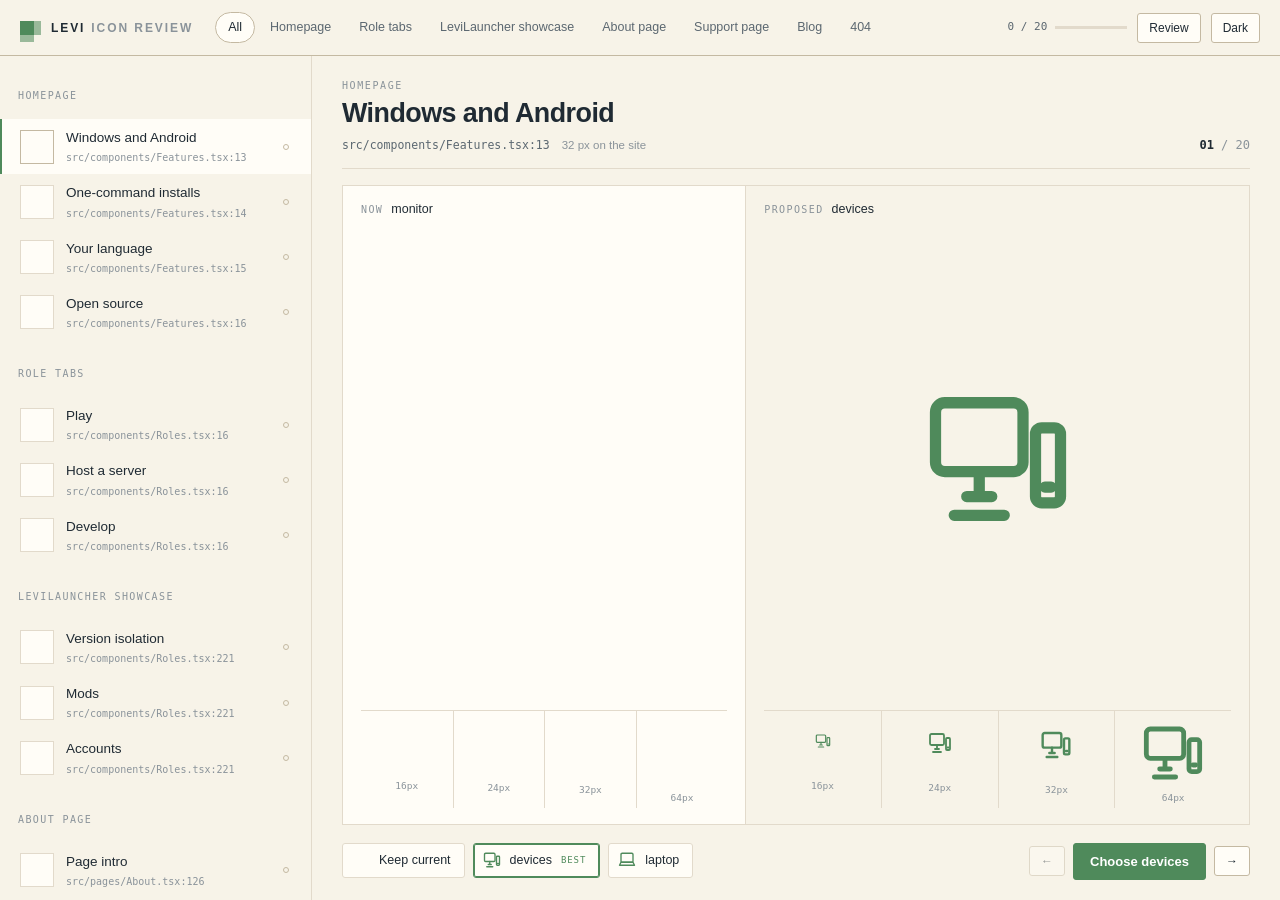
==== commit 936e1d63: "Fix blank boot and normalise the candidate icons - versioned asset URLs and a no-store data fetch: a" ====
--- a/index.html
+++ b/index.html
@@ -7,8 +7,8 @@
 <meta name="description" content="Compare the current levimc.org icons with the proposed replacements, one placement at a time.">
 <meta name="theme-color" content="#f7f3e8">
 <link rel="icon" href="assets/favicon.svg" type="image/svg+xml">
-<link rel="stylesheet" href="styles.css">
-<script src="app.js" defer></script>
+<link rel="stylesheet" href="styles.css?v=2">
+<script src="app.js?v=2" defer></script>
 </head>
 <body>
 <div class="app">
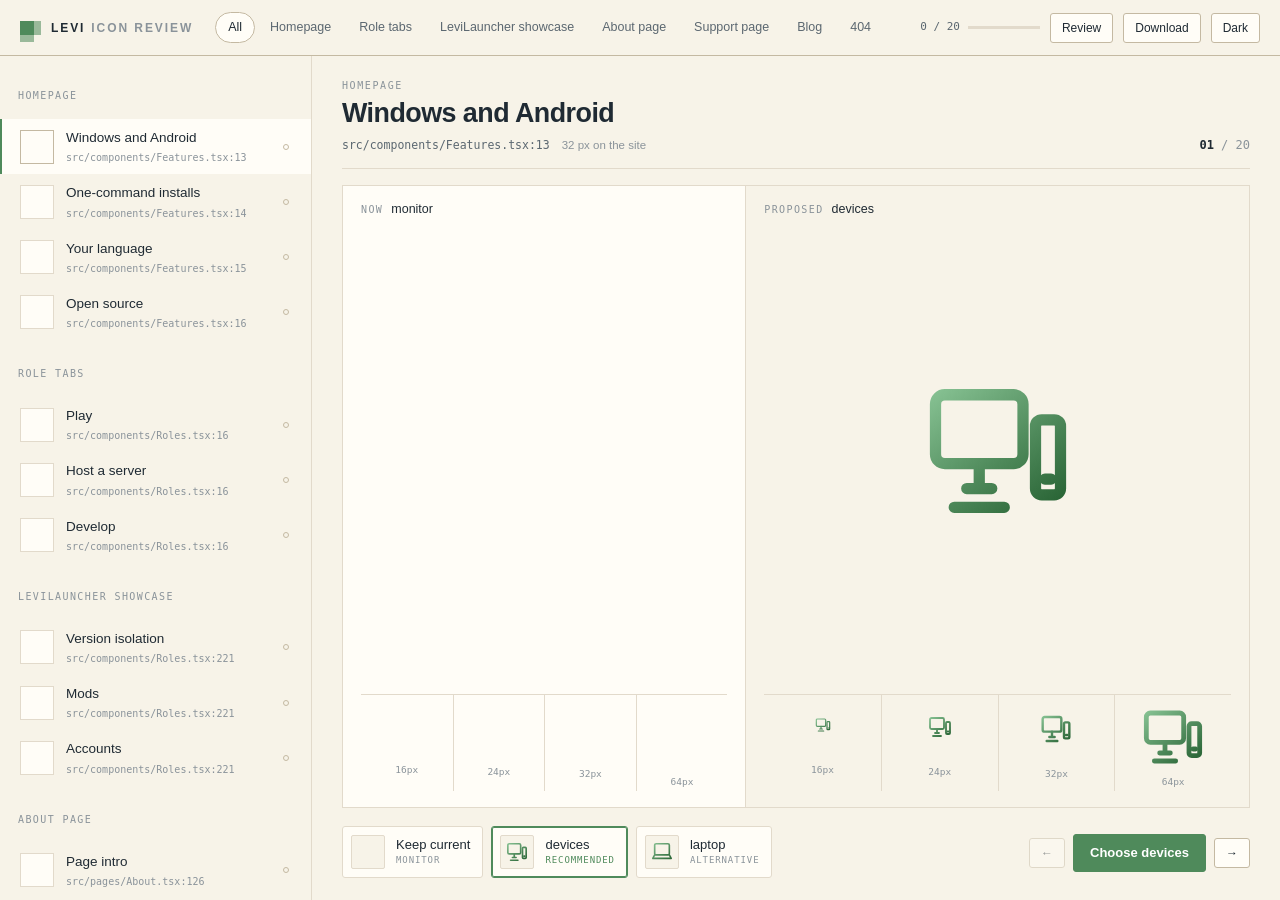
==== commit e3542eba: "Redraw the weak icons, add gradients, richer picking and JSON export - new: languages (globe), versi" ====
--- a/index.html
+++ b/index.html
@@ -7,8 +7,8 @@
 <meta name="description" content="Compare the current levimc.org icons with the proposed replacements, one placement at a time.">
 <meta name="theme-color" content="#f7f3e8">
 <link rel="icon" href="assets/favicon.svg" type="image/svg+xml">
-<link rel="stylesheet" href="styles.css?v=2">
-<script src="app.js?v=2" defer></script>
+<link rel="stylesheet" href="styles.css?v=3">
+<script src="app.js?v=3" defer></script>
 </head>
 <body>
 <div class="app">
@@ -26,6 +26,7 @@
         <span class="progress-bar" aria-hidden="true"><i id="progress-fill"></i></span>
       </div>
       <button class="btn ghost sm" id="summary-btn" type="button">Review</button>
+      <button class="btn ghost sm" id="download-btn" type="button" title="Download the chosen icons as JSON">Download</button>
       <button class="btn ghost sm icon" id="theme-btn" type="button" aria-pressed="false" title="Switch preview surface">
         <span id="theme-label">Dark</span>
       </button>
--- a/styles.css
+++ b/styles.css
@@ -386,7 +386,7 @@
 
 .mask {
   display: block;
-  background: var(--tint);
+  background: linear-gradient(142deg, var(--tint-a) 0%, var(--tint-b) 54%, var(--tint-c) 100%);
   -webkit-mask: var(--src) center / contain no-repeat;
   mask: var(--src) center / contain no-repeat;
 }
@@ -423,6 +423,7 @@
   align-items: center;
   gap: 18px;
   padding-top: 2px;
+  min-height: 54px;
 }
 
 .tray-items {
@@ -439,24 +440,41 @@
 .chip {
   display: flex;
   align-items: center;
-  gap: 9px;
-  padding: 7px 13px 7px 9px;
+  gap: 11px;
+  padding: 8px 12px 8px 8px;
   border: 1px solid var(--line);
   background: var(--surface);
   border-radius: var(--radius);
   cursor: pointer;
   white-space: nowrap;
   flex: none;
-}
-
-.chip:hover { border-color: var(--line-2); }
+  transition: border-color 0.12s ease, background 0.12s ease, transform 0.12s ease;
+}
+
+.chip:hover { border-color: var(--line-2); transform: translateY(-1px); }
+
+.chip:focus-visible { outline: 2px solid var(--primary); outline-offset: 2px; }
 
 .chip[aria-pressed="true"] {
   border-color: var(--primary);
   box-shadow: inset 0 0 0 1px var(--primary);
 }
 
-.chip-name { font-size: 12.5px; }
+.chip.is-chosen { background: color-mix(in srgb, var(--primary) 9%, var(--surface)); }
+
+.chip-ic {
+  display: grid;
+  place-items: center;
+  width: 34px;
+  height: 34px;
+  border: 1px solid var(--line);
+  background: var(--canvas);
+  border-radius: 2px;
+}
+
+.chip-body { display: grid; gap: 1px; text-align: left; }
+
+.chip-name { font-size: 13px; line-height: 1.25; }
 
 .chip-tag {
   font-family: var(--mono);
@@ -467,6 +485,8 @@
 }
 
 .chip[data-verdict="best"] .chip-tag { color: var(--primary); }
+
+.chip-check { color: var(--primary); flex: none; margin-left: 2px; }
 
 .tray-actions {
   display: flex;
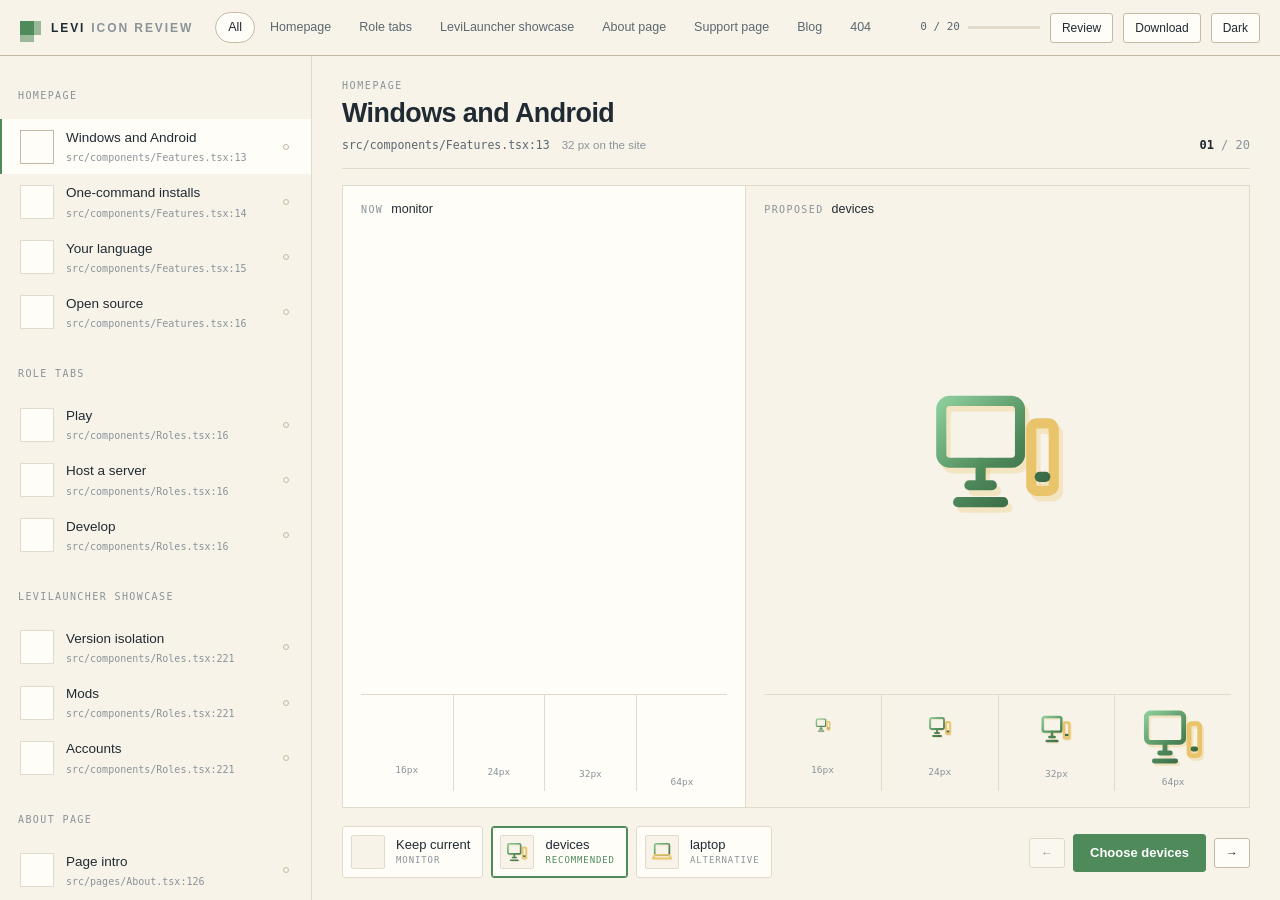
==== commit 5a932309: "Apply the maintainer's picks, two-tone artwork, release pipeline - verdicts taken from the exported " ====
--- a/index.html
+++ b/index.html
@@ -7,8 +7,8 @@
 <meta name="description" content="Compare the current levimc.org icons with the proposed replacements, one placement at a time.">
 <meta name="theme-color" content="#f7f3e8">
 <link rel="icon" href="assets/favicon.svg" type="image/svg+xml">
-<link rel="stylesheet" href="styles.css?v=3">
-<script src="app.js?v=3" defer></script>
+<link rel="stylesheet" href="styles.css?v=4">
+<script src="app.js?v=4" defer></script>
 </head>
 <body>
 <div class="app">
--- a/styles.css
+++ b/styles.css
@@ -371,6 +371,7 @@
 }
 
 .big .sprite,
+.big .cand,
 .big .mask {
   width: clamp(64px, 15vh, 150px);
   height: clamp(64px, 15vh, 150px);
@@ -380,6 +381,8 @@
   display: block;
   image-rendering: pixelated;
 }
+
+.cand { display: block; }
 
 /* currentColor sprites render black inside <img>; flip them on the dark surface */
 [data-theme="oled"] .sprite.mono { filter: invert(1); }
@@ -620,7 +623,7 @@
   .topbar { gap: 10px; padding: 0 12px; }
   .brand-text { display: none; }
   .progress-bar { display: none; }
-  .big .sprite, .big .mask { width: clamp(56px, 11vh, 96px); height: clamp(56px, 11vh, 96px); }
+  .big .sprite, .big .cand, .big .mask { width: clamp(56px, 11vh, 96px); height: clamp(56px, 11vh, 96px); }
   .stage-head h1 { font-size: 22px; }
   .app { height: auto; min-height: 100dvh; grid-template-rows: auto auto; }
   .body { grid-template-columns: 1fr; }
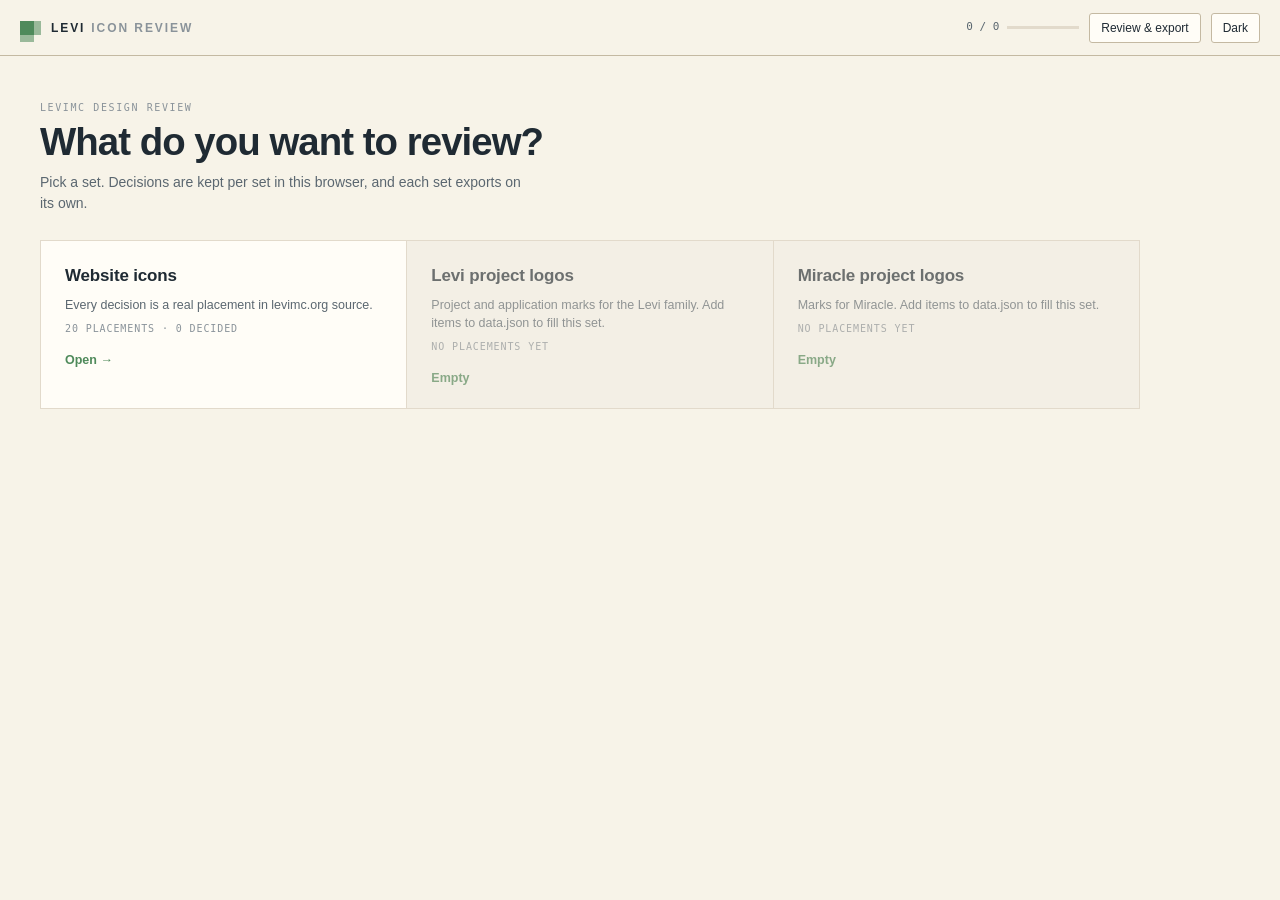
==== commit c87b171e: "Three sets, a chooser, four export formats and the icon colour pass - app opens on a set chooser: we" ====
--- a/index.html
+++ b/index.html
@@ -4,19 +4,19 @@
 <meta charset="utf-8">
 <meta name="viewport" content="width=device-width, initial-scale=1">
 <title>LeviMC icon review</title>
-<meta name="description" content="Compare the current levimc.org icons with the proposed replacements, one placement at a time.">
+<meta name="description" content="Compare current icons and logos with the proposed replacements, one placement at a time.">
 <meta name="theme-color" content="#f7f3e8">
 <link rel="icon" href="assets/favicon.svg" type="image/svg+xml">
-<link rel="stylesheet" href="styles.css?v=4">
-<script src="app.js?v=4" defer></script>
+<link rel="stylesheet" href="styles.css?v=5">
+<script src="app.js?v=5" defer></script>
 </head>
 <body>
 <div class="app">
   <header class="topbar">
-    <div class="brand">
+    <button class="brand" id="brand" type="button" title="Back to the sets">
       <span class="brand-mark" aria-hidden="true"></span>
       <span class="brand-text">LEVI<b>ICON REVIEW</b></span>
-    </div>
+    </button>
 
     <nav class="groups" id="groups" aria-label="Sections"></nav>
 
@@ -25,15 +25,15 @@
         <span id="progress-count">0 / 0</span>
         <span class="progress-bar" aria-hidden="true"><i id="progress-fill"></i></span>
       </div>
-      <button class="btn ghost sm" id="summary-btn" type="button">Review</button>
-      <button class="btn ghost sm" id="download-btn" type="button" title="Download the chosen icons as JSON">Download</button>
-      <button class="btn ghost sm icon" id="theme-btn" type="button" aria-pressed="false" title="Switch preview surface">
+      <button class="btn ghost sm" id="summary-btn" type="button">Review &amp; export</button>
+      <button class="btn ghost sm" id="theme-btn" type="button" aria-pressed="false" title="Switch preview surface">
         <span id="theme-label">Dark</span>
       </button>
     </div>
   </header>
 
-  <main class="body">
+  <main class="body" id="body">
+    <section class="start" id="start"></section>
     <aside class="rail" id="rail" aria-label="Placements"></aside>
     <section class="stage" id="stage" aria-live="polite"></section>
   </main>
@@ -52,8 +52,10 @@
     <footer class="sheet-foot">
       <p class="hint" id="sheet-hint"></p>
       <div class="sheet-actions">
-        <button class="btn ghost sm" id="export-copy" type="button">Copy JSON</button>
-        <button class="btn ghost sm" id="export-file" type="button">Download JSON</button>
+        <button class="btn ghost sm" id="export-json" type="button">JSON</button>
+        <button class="btn ghost sm" id="export-csv" type="button">CSV</button>
+        <button class="btn ghost sm" id="export-md" type="button">Markdown</button>
+        <button class="btn ghost sm" id="export-txt" type="button">TXT</button>
         <button class="btn ghost sm danger" id="reset" type="button">Reset</button>
       </div>
     </footer>
--- a/styles.css
+++ b/styles.css
@@ -73,7 +73,14 @@
   align-items: center;
   gap: 10px;
   flex: none;
-}
+  background: none;
+  border: 0;
+  padding: 0;
+  cursor: pointer;
+  color: inherit;
+}
+
+.brand:hover .brand-text b { color: var(--muted); }
 
 .brand-mark {
   width: 14px;
@@ -424,21 +431,20 @@
 .tray {
   display: flex;
   align-items: center;
-  gap: 18px;
+  gap: 14px;
   padding-top: 2px;
   min-height: 54px;
 }
 
-.tray-items {
+.chip-group {
   display: flex;
   gap: 8px;
-  flex: 1 1 auto;
+  margin: 0 auto;
   overflow-x: auto;
   scrollbar-width: none;
-  padding-bottom: 2px;
-}
-
-.tray-items::-webkit-scrollbar { display: none; }
+}
+
+.chip-group::-webkit-scrollbar { display: none; }
 
 .chip {
   display: flex;
@@ -584,7 +590,7 @@
   border-top: 1px solid var(--line);
 }
 
-.sheet-actions { display: flex; gap: 8px; }
+.sheet-actions { display: flex; gap: 6px; flex-wrap: wrap; justify-content: flex-end; }
 
 .hint {
   margin: 0;
@@ -646,3 +652,70 @@
   .sheet-row { grid-template-columns: 1fr 42px 42px; }
   .sheet-row .picked { grid-column: 1 / -1; text-align: left; }
 }
+
+/* ---------------------------------------------------------------- start screen */
+
+.body.is-start { grid-template-columns: 1fr; }
+
+.body.is-start .rail,
+.body.is-start .stage { display: none; }
+
+.start { display: none; overflow-y: auto; padding: 44px 40px 60px; }
+
+.body.is-start .start { display: block; }
+
+.start-head { max-width: 760px; margin-bottom: 26px; }
+
+.start-head h1 {
+  margin: 0 0 10px;
+  font-size: clamp(26px, 3vw, 40px);
+  line-height: 1.08;
+  letter-spacing: -0.025em;
+  font-weight: 600;
+}
+
+.start-copy { margin: 0; color: var(--muted); max-width: 62ch; }
+
+.start-grid {
+  display: grid;
+  grid-template-columns: repeat(auto-fill, minmax(290px, 1fr));
+  gap: 1px;
+  background: var(--line);
+  border: 1px solid var(--line);
+  max-width: 1100px;
+}
+
+.set-card {
+  display: grid;
+  align-content: start;
+  gap: 7px;
+  padding: 22px 24px 20px;
+  background: var(--surface);
+  border: 0;
+  text-align: left;
+  cursor: pointer;
+  transition: background 0.12s ease;
+}
+
+.set-card:hover:not(:disabled) { background: var(--surface-2); }
+
+.set-card:disabled { cursor: not-allowed; opacity: 0.6; }
+
+.set-name { font-size: 17px; font-weight: 600; letter-spacing: -0.01em; }
+
+.set-note { font-size: 12.5px; color: var(--muted); line-height: 1.45; }
+
+.set-meta {
+  font-family: var(--mono);
+  font-size: 10px;
+  letter-spacing: 0.09em;
+  text-transform: uppercase;
+  color: var(--faint);
+}
+
+.set-go { margin-top: 8px; font-size: 12.5px; font-weight: 600; color: var(--primary); }
+
+@media (max-width: 760px), (orientation: portrait) and (max-width: 900px) {
+  .start { padding: 24px 16px 40px; }
+  .chip-group { margin: 0; }
+}
